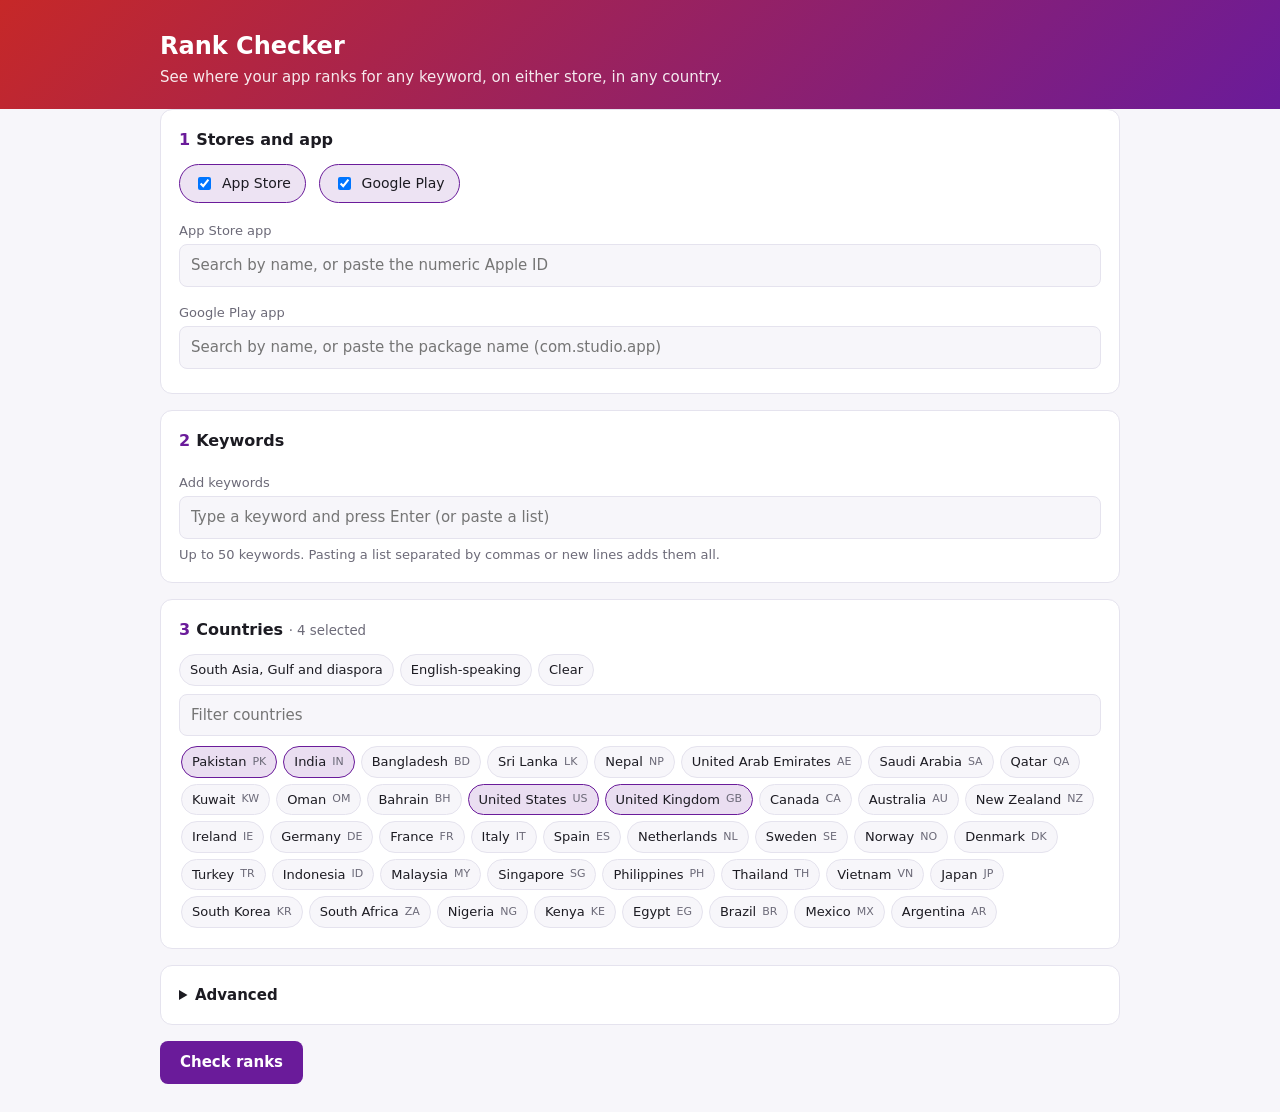
==== index.html @ 25954887 "Update index.html" ====
<!doctype html>
<html lang="en">
<head>
<meta charset="utf-8">
<meta name="viewport" content="width=device-width, initial-scale=1">
<meta name="robots" content="noindex">
<title>Rank Checker</title>
<style>
:root {
  --bg:#f7f6fa; --card:#fff; --fg:#1c1b22; --muted:#6c6a78; --line:#e5e3ee;
  --accent:#6a1b9a; --accent-2:#c62828; --on-accent:#fff;
  --good:#1a7f37; --warn:#9a6700; --bad:#c62828;
  --top-bg:rgba(26,127,55,.2); --good-bg:rgba(26,127,55,.12); --mid-bg:rgba(154,103,0,.14); --low-bg:rgba(108,106,120,.12);
}
@media (prefers-color-scheme: dark) {
  :root {
    --bg:#0f0e14; --card:#17161e; --fg:#ecebf2; --muted:#9b99a8; --line:#2a2833;
    --accent:#c792ea; --accent-2:#ff7b7b; --on-accent:#14111a;
    --good:#4cc26a; --warn:#e3b341; --bad:#ff7b7b;
    --top-bg:rgba(76,194,106,.22); --good-bg:rgba(76,194,106,.12); --mid-bg:rgba(227,179,65,.14); --low-bg:rgba(155,153,168,.12);
  }
}
* { box-sizing:border-box; }
body { margin:0; background:var(--bg); color:var(--fg); font:15px/1.5 system-ui,-apple-system,"Segoe UI",Roboto,sans-serif; }
.wrap { max-width:1000px; margin:0 auto; padding:0 20px; }
.top { padding:28px 0 20px; background:linear-gradient(135deg,var(--accent-2),var(--accent)); color:#fff; }
.top h1 { margin:0 0 2px; font-size:24px; }
.top p { margin:0; opacity:.9; }
main { padding:20px 20px 80px; }
.card { background:var(--card); border:1px solid var(--line); border-radius:12px; padding:18px; margin-bottom:16px; }
.card h2 { font-size:16px; margin:0 0 12px; }
.card h2 span { color:var(--accent); margin-right:6px; }
label, .lbl { display:block; font-size:13px; color:var(--muted); margin:0 0 4px; }
input[type=search], input[type=text], input[type=password], select {
  width:100%; padding:9px 11px; border:1px solid var(--line); border-radius:8px;
  background:var(--bg); color:var(--fg); font:inherit;
}
input:focus-visible, select:focus-visible, button:focus-visible { outline:2px solid var(--accent); outline-offset:2px; }
.row { display:flex; gap:12px; flex-wrap:wrap; }
.row > * { flex:1 1 220px; }
.toggle { display:inline-flex; align-items:center; gap:8px; padding:8px 14px; border:1px solid var(--line); border-radius:999px; cursor:pointer; margin:0 8px 8px 0; color:var(--fg); font-size:14px; }
.toggle:has(input:checked) { border-color:var(--accent); background:color-mix(in srgb,var(--accent) 12%,transparent); }
.appbox { margin-top:10px; position:relative; }
.suggest { margin-top:6px; display:grid; gap:4px; }
.opt { display:flex; align-items:center; gap:10px; text-align:left; width:100%; padding:8px 10px; border:1px solid var(--line); border-radius:8px; background:var(--card); color:var(--fg); font:inherit; cursor:pointer; }
.opt:hover { border-color:var(--accent); }
.opt img, .selected img, .ph { width:36px; height:36px; border-radius:8px; flex:none; background:var(--line); }
.opt small, .selected small { display:block; color:var(--muted); font-size:12px; }
.selected { display:flex; align-items:center; gap:10px; padding:8px 10px; border:1px solid var(--accent); border-radius:8px; }
.selected > div { flex:1; min-width:0; }
.selected strong, .opt strong { font-weight:600; }
button.link { background:none; border:0; color:var(--accent); cursor:pointer; font:inherit; padding:4px 8px; }
.chips { display:flex; flex-wrap:wrap; gap:6px; margin-bottom:8px; }
.chip { display:inline-flex; align-items:center; gap:6px; padding:5px 10px; border:1px solid var(--line); border-radius:999px; background:var(--bg); color:var(--fg); font:inherit; font-size:13px; cursor:pointer; }
.chip small { color:var(--muted); font-size:11px; }
.chip.on { border-color:var(--accent); background:color-mix(in srgb,var(--accent) 14%,transparent); }
.chip .x { color:var(--muted); }
.hint { color:var(--muted); font-size:13px; margin:6px 0 0; }
.presets { display:flex; gap:6px; flex-wrap:wrap; margin:8px 0; align-items:center; }
.grid { display:flex; flex-wrap:wrap; gap:6px; max-height:190px; overflow:auto; padding:2px; }
.btn { padding:10px 20px; border:0; border-radius:8px; background:var(--accent); color:var(--on-accent); font:inherit; font-weight:600; cursor:pointer; }
.btn.secondary { background:transparent; color:var(--fg); border:1px solid var(--line); font-weight:500; }
.btn:disabled { opacity:.5; cursor:not-allowed; }
.runbar { display:flex; gap:10px; align-items:center; flex-wrap:wrap; margin-bottom:6px; }
.runbar progress { flex:1 1 180px; height:8px; accent-color:var(--accent); }
.status { min-height:22px; color:var(--muted); font-size:14px; }
.status.err { color:var(--bad); }
details summary { cursor:pointer; font-weight:600; }
details .row { margin-top:12px; }
.res-head { display:flex; justify-content:space-between; align-items:baseline; gap:12px; flex-wrap:wrap; margin-bottom:8px; }
.res-head h2 { margin:0; }
.sum { color:var(--muted); font-size:13px; }
.scroll { overflow-x:auto; }
table { border-collapse:separate; border-spacing:0; width:100%; font-size:14px; }
th, td { padding:4px; text-align:center; white-space:nowrap; }
th { color:var(--muted); font-weight:500; font-size:12px; }
th:first-child, td:first-child { text-align:left; position:sticky; left:0; background:var(--card); padding-right:12px; z-index:1; max-width:220px; overflow:hidden; text-overflow:ellipsis; }
button.cell { width:100%; min-width:52px; padding:6px 4px; border:1px solid transparent; border-radius:8px; font:inherit; font-weight:600; cursor:pointer; background:var(--low-bg); color:var(--fg); line-height:1.2; }
button.cell:hover { border-color:var(--accent); }
button.cell small { display:block; font-size:10px; font-weight:600; }
.r-top { background:var(--top-bg); color:var(--good); }
.r-good { background:var(--good-bg); color:var(--good); }
.r-mid { background:var(--mid-bg); color:var(--warn); }
.r-low { background:var(--low-bg); }
.r-none, .r-wait { background:transparent; color:var(--muted); font-weight:400; }
.r-err { background:transparent; color:var(--bad); }
.d.up { color:var(--good); } .d.down { color:var(--bad); }
#detail h3 { margin:0 0 4px; font-size:15px; }
#detail ol { margin:8px 0 0; padding-left:22px; }
#detail li { padding:3px 0; } #detail li.me { font-weight:700; color:var(--accent); }
#detail small { color:var(--muted); }
[hidden] { display:none !important; }
</style>
</head>
<body>
<header class="top"><div class="wrap">
  <h1>Rank Checker</h1>
  <p>See where your app ranks for any keyword, on either store, in any country.</p>
</div></header>

<main class="wrap">
  <section class="card" id="auth" hidden>
    <h2>Access key</h2>
    <div class="row">
      <div><label for="key">Access key for your Google Play proxy / server</label><input type="password" id="key" autocomplete="off"></div>
      <div style="align-self:end"><button class="btn" id="key-save" type="button">Save</button></div>
    </div>
  </section>

  <section class="card">
    <h2><span>1</span>Stores and app</h2>
    <div role="group" aria-label="Stores">
      <label class="toggle"><input type="checkbox" id="st-ios" checked> App Store</label>
      <label class="toggle"><input type="checkbox" id="st-android" checked> Google Play</label>
    </div>
    <p class="hint" id="play-hint" hidden>Google Play lookups need a small proxy when this page is hosted on GitHub Pages. Add its URL under Advanced, or untick Google Play. App Store checks work without it.</p>

    <div class="appbox" id="app-ios">
      <div class="field">
        <label for="q-ios">App Store app</label>
        <input type="search" id="q-ios" placeholder="Search by name, or paste the numeric Apple ID" autocomplete="off">
      </div>
      <div class="suggest" aria-live="polite"></div>
      <div class="selected" hidden></div>
    </div>

    <div class="appbox" id="app-android">
      <div class="field">
        <label for="q-android">Google Play app</label>
        <input type="search" id="q-android" placeholder="Search by name, or paste the package name (com.studio.app)" autocomplete="off">
      </div>
      <div class="suggest" aria-live="polite"></div>
      <div class="selected" hidden></div>
    </div>
  </section>

  <section class="card">
    <h2><span>2</span>Keywords</h2>
    <div class="chips" id="kw-chips"></div>
    <label for="kw-input" class="lbl">Add keywords</label>
    <input type="text" id="kw-input" placeholder="Type a keyword and press Enter (or paste a list)" autocomplete="off">
    <p class="hint">Up to 50 keywords. Pasting a list separated by commas or new lines adds them all.</p>
  </section>

  <section class="card">
    <h2><span>3</span>Countries <small id="c-count" style="color:var(--muted);font-weight:400"></small></h2>
    <div class="presets">
      <button type="button" class="chip" data-preset="desi">South Asia, Gulf and diaspora</button>
      <button type="button" class="chip" data-preset="english">English-speaking</button>
      <button type="button" class="chip" data-preset="clear">Clear</button>
    </div>
    <input type="search" id="c-filter" placeholder="Filter countries" aria-label="Filter countries" autocomplete="off">
    <div class="grid" id="c-grid" style="margin-top:8px"></div>
  </section>

  <details class="card">
    <summary>Advanced</summary>
    <div class="row">
      <div><label for="depth-ios">App Store search depth</label>
        <select id="depth-ios"><option>50</option><option>100</option><option selected>200</option></select></div>
      <div><label for="depth-android">Google Play search depth</label>
        <select id="depth-android"><option>30</option><option selected>50</option><option>100</option></select></div>
    </div>
    <p class="hint">Depth is how many results are scanned. Google Play only returns its first page (about 20 to 30 apps), whatever the depth.</p>
    <div style="margin-top:12px">
      <label for="proxy">Google Play proxy URL (needed on GitHub Pages, ignored when served by server.py)</label>
      <input 
        type="text" 
        id="proxy" 
        value="https://super-voice-a15e.hbstudios08.workers.dev/" 
        placeholder="https://super-voice-a15e.hbstudios08.workers.dev/" 
        autocomplete="off"
      >
    </div>
  </details>

  <div class="runbar">
    <button class="btn" id="run" type="button">Check ranks</button>
    <button class="btn secondary" id="stop" type="button" hidden>Stop</button>
    <button class="btn secondary" id="export" type="button" hidden>Export CSV</button>
    <progress id="bar" max="100" value="0" hidden></progress>
  </div>
  <div class="status" id="status" role="status" aria-live="polite"></div>

  <div id="results"></div>
  <section class="card" id="detail" aria-live="polite" hidden></section>
</main>

<script>
(() => {
const COUNTRIES = [
  ['pk','Pakistan'],['in','India'],['bd','Bangladesh'],['lk','Sri Lanka'],['np','Nepal'],
  ['ae','United Arab Emirates'],['sa','Saudi Arabia'],['qa','Qatar'],['kw','Kuwait'],['om','Oman'],['bh','Bahrain'],
  ['us','United States'],['gb','United Kingdom'],['ca','Canada'],['au','Australia'],['nz','New Zealand'],['ie','Ireland'],
  ['de','Germany'],['fr','France'],['it','Italy'],['es','Spain'],['nl','Netherlands'],['se','Sweden'],['no','Norway'],['dk','Denmark'],
  ['tr','Turkey'],['id','Indonesia'],['my','Malaysia'],['sg','Singapore'],['ph','Philippines'],['th','Thailand'],['vn','Vietnam'],
  ['jp','Japan'],['kr','South Korea'],['za','South Africa'],['ng','Nigeria'],['ke','Kenya'],['eg','Egypt'],
  ['br','Brazil'],['mx','Mexico'],['ar','Argentina']
];
const CNAME = Object.fromEntries(COUNTRIES);
const PRESETS = {
  desi: ['pk','in','bd','lk','np','ae','sa','qa','gb','us','ca','au'],
  english: ['us','gb','ca','au','nz','ie']
};
const STORE_LABEL = { ios: 'App Store', android: 'Google Play' };

const $ = (s, el = document) => el.querySelector(s);
const esc = s => String(s ?? '').replace(/[&<>"']/g, c => ({'&':'&amp;','<':'&lt;','>':'&gt;','"':'&quot;',"'":'&#39;'}[c]));
const sleep = ms => new Promise(r => setTimeout(r, ms));

const state = {
  stores: { ios: true, android: true },
  app: { ios: null, android: null },
  keywords: [],
  countries: new Set(['us', 'pk', 'in', 'gb']),
  proxy: '', sameOrigin: false,
  running: false, stop: false,
  data: { ios: {}, android: {} },
  cells: { ios: {}, android: {} },
  prev: {},
  done: 0, total: 0
};

/* ---------- storage ---------- */
function loadSettings() {
  try {
    const s = JSON.parse(localStorage.getItem('rc_settings') || 'null');
    if (!s) return;
    Object.assign(state.stores, s.stores || {});
    state.app = Object.assign({ ios: null, android: null }, s.app || {});
    state.keywords = Array.isArray(s.keywords) ? s.keywords.slice(0, 50) : [];
    if (typeof s.proxy === 'string' && s.proxy.trim() !== '') state.proxy = s.proxy;
    if (Array.isArray(s.countries) && s.countries.length) state.countries = new Set(s.countries);
    if (s.depth) { if (s.depth.ios) $('#depth-ios').value = s.depth.ios; if (s.depth.android) $('#depth-android').value = s.depth.android; }
  } catch (e) { /* ignore corrupted settings */ }
}
function saveSettings() {
  try {
    localStorage.setItem('rc_settings', JSON.stringify({
      stores: state.stores, app: state.app, keywords: state.keywords, proxy: state.proxy, countries: [...state.countries],
      depth: { ios: $('#depth-ios').value, android: $('#depth-android').value }
    }));
  } catch (e) { /* storage may be unavailable */ }
}
const loadLast = () => { try { return JSON.parse(localStorage.getItem('rc_last') || '{}'); } catch (e) { return {}; } };

/* ---------- data sources ---------- */
const GAP = Object.assign({ ios: 3200, android: 1200 }, window.RC_GAP || {});
const BACKOFF = window.RC_BACKOFF ?? 15000;
const lastCall = { ios: 0, android: 0 };
const chain = { ios: Promise.resolve(), android: Promise.resolve() };
function throttled(store, fn) {
  const job = chain[store].then(async () => {
    const wait = lastCall[store] + GAP[store] - Date.now();
    if (wait > 0) await sleep(wait);
    lastCall[store] = Date.now();
    return fn();
  });
  chain[store] = job.catch(() => {});
  return job;
}

let jsonpId = 0;
function jsonp(url, timeoutMs = 20000) {
  return new Promise((resolve, reject) => {
    const name = '__rc_cb' + (++jsonpId);
    const tag = document.createElement('script');
    const done = () => { delete window[name]; tag.remove(); clearTimeout(timer); };
    const timer = setTimeout(() => { done(); reject(new Error('App Store request timed out')); }, timeoutMs);
    window[name] = data => { done(); resolve(data); };
    tag.onerror = () => { done(); reject(new Error('App Store request failed (possibly rate limited). Wait a minute and try again.')); };
    tag.src = url + (url.includes('?') ? '&' : '?') + 'callback=' + name;
    document.head.appendChild(tag);
  });
}

async function api(url, opts = {}) {
  const headers = {};
  if (opts.body) headers['Content-Type'] = 'application/json';
  const key = localStorage.getItem('rc_key');
  if (key) headers['X-Access-Key'] = key;
  let res;
  try { res = await fetch(url, Object.assign({}, opts, { headers })); }
  catch (e) { throw new Error('Could not reach the Google Play proxy. Check its URL.'); }
  let data = {};
  try { data = await res.json(); } catch (e) { /* non-JSON error */ }
  if (res.status === 401) { $('#auth').hidden = false; const err = new Error('Access key required'); err.auth = true; throw err; }
  if (!res.ok) throw new Error(data.error || `Request failed (${res.status})`);
  return data;
}

const playAvailable = () => state.sameOrigin || !!state.proxy.trim();
const playBase = () => (state.sameOrigin ? '' : state.proxy.trim().replace(/\/+$/, ''));

async function iosSearch(term, country, limit) {
  const u = `https://itunes.apple.com/search?term=${encodeURIComponent(term)}&country=${country}&media=software&entity=software&limit=${Math.min(limit, 200)}`;
  const data = await throttled('ios', () => jsonp(u));
  return (data.results || []).map(x => ({ id: String(x.trackId), name: x.trackName || '', developer: x.sellerName || '', icon: x.artworkUrl100 || '' }));
}
async function androidSearch(term, country, limit) {
  if (!playAvailable()) throw new Error('Google Play needs a proxy. Add its URL under Advanced.');
  const r = await throttled('android', () => api(`${playBase()}/api/search?store=android&country=${country}&limit=${limit}&q=${encodeURIComponent(term)}`));
  return r.items || [];
}
const searchStore = (store, term, country, limit) => (store === 'ios' ? iosSearch : androidSearch)(term, country, limit);

/* ---------- status ---------- */
function setStatus(msg, isErr) { const s = $('#status'); s.textContent = msg || ''; s.classList.toggle('err', !!isErr); }

/* ---------- stores + app pickers ---------- */
const firstCountry = () => COUNTRIES.map(c => c[0]).find(c => state.countries.has(c)) || 'us';
const pickers = {};

function setupPicker(store) {
  const root = $('#app-' + store), input = $('input', root), list =$('.suggest', root), sel = $('.selected', root), field =$('.field', root);
  let timer = 0;

  const optHtml = it => `<button type="button" class="opt" data-id="${esc(it.id)}" data-name="${esc(it.name)}" data-dev="${esc(it.developer)}" data-icon="${esc(it.icon)}">` +
    (it.icon ? `<img src="${esc(it.icon)}" alt="">` : '<span class="ph"></span>') +
    `<span><strong>${esc(it.name)}</strong><small>${esc(it.developer)}${it.developer ? ' · ' : ''}${esc(it.id)}</small></span></button>`;

  function render() {
    const a = state.app[store];
    sel.hidden = !a; field.hidden = !!a; list.innerHTML = '';
    if (a) {
      sel.innerHTML = (a.icon ? `<img src="${esc(a.icon)}" alt="">` : '<span class="ph"></span>') +
        `<div><strong>${esc(a.name)}</strong><small>${esc(a.developer || '')}${a.developer ? ' · ' : ''}${esc(a.id)}</small></div>` +
        '<button type="button" class="link">Change</button>';
    }
  }
  pickers[store] = { render };

  input.addEventListener('input', () => {
    clearTimeout(timer);
    const q = input.value.trim();
    list.innerHTML = '';
    if (q.length < 2) return;
    const isId = store === 'ios' ? /^\d{4,15}$/.test(q) : /^[A-Za-z]\w*(\.[A-Za-z_]\w*)+$/.test(q);
    const manual = isId ? `<button type="button" class="opt" data-id="${esc(q)}" data-name="${esc(q)}" data-dev="" data-icon=""><span><strong>Use ${store === 'ios' ? 'Apple ID' : 'package'} ${esc(q)}</strong></span></button>` : '';
    list.innerHTML = manual;
    timer = setTimeout(async () => {
      try {
        const items = await searchStore(store, q, firstCountry(), 8);
        if (input.value.trim() !== q) return;
        list.innerHTML = manual + items.map(optHtml).join('') || '<p class="hint">No apps found.</p>';
      } catch (e) { if (input.value.trim() === q) list.innerHTML = manual + `<p class="hint">${esc(e.message)}</p>`; }
    }, 350);
  });

  list.addEventListener('click', e => {
    const b = e.target.closest('button.opt'); if (!b) return;
    state.app[store] = { id: b.dataset.id, name: b.dataset.name, developer: b.dataset.dev, icon: b.dataset.icon };
    input.value = ''; render(); saveSettings();
  });
  sel.addEventListener('click', e => {
    if (!e.target.closest('button.link')) return;
    state.app[store] = null; render(); saveSettings(); input.focus();
  });
  render();
}

function updatePlayHint() { $('#play-hint').hidden = !(state.stores.android && !playAvailable()); }

function applyStores() {
  for (const s of ['ios', 'android']) { $('#st-' + s).checked = state.stores[s]; $('#app-' + s).hidden = !state.stores[s]; }
  updatePlayHint();
  updateEstimate();
}

/* ---------- keywords ---------- */
function renderKeywords() {
  $('#kw-chips').innerHTML = state.keywords.map((k, i) =>
    `<span class="chip">${esc(k)} <button type="button" class="link x" data-i="${i}" aria-label="Remove ${esc(k)}">×</button></span>`).join('');
  updateEstimate();
}
function addKeywords(text) {
  text.split(/[\n,]+/).map(s => s.trim().replace(/\s+/g, ' ')).filter(Boolean).forEach(k => {
    if (state.keywords.length < 50 && !state.keywords.some(x => x.toLowerCase() === k.toLowerCase())) state.keywords.push(k.slice(0, 100));
  });
  renderKeywords(); saveSettings();
}

/* ---------- countries ---------- */
function renderCountries() {
  const f = $('#c-filter').value.trim().toLowerCase();
  $('#c-grid').innerHTML = COUNTRIES.filter(([c, n]) => !f || c.includes(f) || n.toLowerCase().includes(f)).map(([c, n]) =>
    `<button type="button" class="chip ${state.countries.has(c) ? 'on' : ''}" data-c="${c}" aria-pressed="${state.countries.has(c)}">${esc(n)} <small>${c.toUpperCase()}</small></button>`).join('');
  $('#c-count').textContent = `· ${state.countries.size} selected`;
  updateEstimate();
}

/* ---------- estimate ---------- */
function updateEstimate() {
  const n = state.countries.size * state.keywords.length;
  const stores = ['ios', 'android'].filter(s => state.stores[s]);
  const checks = n * stores.length;
  let secs = 0;
  if (state.stores.ios) secs = Math.max(secs, n * 3.4);
  if (state.stores.android) secs = Math.max(secs, n * 1.6);
  if (!state.running) {
    setStatus(checks ? `${checks} checks · about ${secs < 90 ? Math.round(secs) + ' sec' : Math.round(secs / 60) + ' min'}` : '');
  }
}

/* ---------- results ---------- */
const orderedCountries = () => COUNTRIES.map(c => c[0]).filter(c => state.countries.has(c));
const keyOf = (store, c, kw) => `${store}|${state.app[store].id}|${c}|${kw.toLowerCase()}`;

function deltaHtml(prev, cur) {
  if (prev === undefined) return '';
  if (prev === null && cur === null) return '';
  if (prev === null) return '<small class="d up">new</small>';
  if (cur === null) return '<small class="d down">lost</small>';
  const m = prev - cur;
  return m ? `<small class="d ${m > 0 ? 'up' : 'down'}">${m > 0 ? '▲' : '▼'}${Math.abs(m)}</small>` : '';
}

function updateCell(store, c, kw) {
  const k = `${c}|${kw}`, el = state.cells[store][k], d = state.data[store][k];
  if (!el) return;
  let cls = 'r-wait', html = '…', title = 'Waiting';
  if (d && d.error) { cls = 'r-err'; html = '!'; title = d.error; }
  else if (d) {
    const r = d.rank;
    if (r === null) { cls = 'r-none'; html = '—'; title = `Not in the top ${d.scanned}`; }
    else {
      cls = r <= 3 ? 'r-top' : r <= 10 ? 'r-good' : r <= 50 ? 'r-mid' : 'r-low';
      const pv = state.prev[keyOf(store, c, kw)];
      html = `${r}${deltaHtml(pv ? pv.rank : undefined, r)}`;
      title = `Rank ${r}`;
    }
    if (r === null) { const pv = state.prev[keyOf(store, c, kw)]; html += deltaHtml(pv ? pv.rank : undefined, null); }
  }
  el.className = 'cell ' + cls; el.innerHTML = html; el.title = title;
  summarize(store);
}

function summarize(store) {
  const vals = Object.entries(state.data[store]).filter(([, d]) => d && !d.error);
  const ranked = vals.filter(([, d]) => d.rank !== null);
  let txt = `${ranked.length} of ${vals.length} checked keywords ranked`;
  if (ranked.length) {
    const [bk, bd] = ranked.reduce((a, b) => (b[1].rank < a[1].rank ? b : a));
    const i = bk.indexOf('|');
    txt += ` · best #${bd.rank} (${bk.slice(i + 1)}, ${bk.slice(0, i).toUpperCase()})`;
  }
  const el = $(`#res-${store} .sum`); if (el) el.textContent = txt;
}

function buildSkeleton(stores, countries) {
  const out = $('#results'); out.innerHTML = '';
  state.cells = { ios: {}, android: {} };
  for (const store of stores) {
    const a = state.app[store];
    const head = countries.map(c => `<th scope="col" title="${esc(CNAME[c])}">${c.toUpperCase()}</th>`).join('');
    const rows = state.keywords.map(kw =>
      `<tr><td title="${esc(kw)}">${esc(kw)}</td>${countries.map(c => `<td><button type="button" class="cell r-wait" data-k="${esc(c + '|' + kw)}">…</button></td>`).join('')}</tr>`).join('');
    const sec = document.createElement('section');
    sec.className = 'card'; sec.id = 'res-' + store; sec.dataset.store = store;
    sec.innerHTML = `<div class="res-head"><h2>${STORE_LABEL[store]} · ${esc(a.name)}</h2><span class="sum"></span></div>` +
      `<div class="scroll"><table><thead><tr><th scope="col">Keyword</th>${head}</tr></thead><tbody>${rows}</tbody></table></div>`;
    out.appendChild(sec);
    sec.querySelectorAll('button.cell').forEach(b => { state.cells[store][b.dataset.k] = b; });
  }
}

function showDetail(store, k) {
  const d = state.data[store][k], box = $('#detail');
  if (!d) return;
  const i = k.indexOf('|'), c = k.slice(0, i), kw = k.slice(i + 1);
  let body;
  if (d.error) body = `<p class="status err">${esc(d.error)}</p>`;
  else {
    const me = state.app[store].id;
    const rankTxt = d.rank === null ? `Not in the top ${d.scanned} results` : `Your rank: <strong>#${d.rank}</strong> of ${d.scanned} scanned`;
    body = `<p>${rankTxt}</p><small>Top results right now:</small><ol>` +
      d.top.map(t => `<li class="${t.id === me ? 'me' : ''}">${esc(t.name)} <small>${esc(t.developer)}</small></li>`).join('') + '</ol>';
  }
  box.innerHTML = `<h3>“${esc(kw)}” · ${STORE_LABEL[store]} · ${esc(CNAME[c] || c)}</h3>${body}`;
  box.hidden = false;
}

/* ---------- run ---------- */
function validate() {
  const stores = ['ios', 'android'].filter(s => state.stores[s]);
  if (!stores.length) return 'Pick at least one store.';
  for (const s of stores) if (!state.app[s]) return `Pick your ${STORE_LABEL[s]} app first.`;
  if (state.stores.android && !playAvailable()) return 'Google Play needs a proxy. Add its URL under Advanced, or untick Google Play.';
  if (!state.keywords.length) return 'Add at least one keyword.';
  if (!state.countries.size) return 'Pick at least one country.';
  return '';
}

function progress() {
  $('#bar').value = state.total ? Math.round(state.done / state.total * 100) : 0;
  setStatus(`Checking… ${state.done} of ${state.total}`);
}

async function runStore(store, countries) {
  const depth = Number($('#depth-' + store).value);
  for (const c of countries) for (const kw of state.keywords) {
    if (state.stop) return;
    const k = `${c}|${kw}`;
    try {
      const items = await searchStore(store, kw, c, depth);
      const pos = items.findIndex(it => it.id === state.app[store].id);
      state.data[store][k] = { rank: pos < 0 ? null : pos + 1, scanned: items.length, top: items.slice(0, 5) };
    } catch (e) {
      state.data[store][k] = { error: e.message };
      if (e.auth) { state.stop = true; }
      else if (/rate limit/i.test(e.message)) await sleep(BACKOFF);
    }
    updateCell(store, c, kw);
    state.done++; progress();
  }
}

async function run() {
  const err = validate();
  if (err) { setStatus(err, true); return; }
  const stores = ['ios', 'android'].filter(s => state.stores[s]);
  const countries = orderedCountries();
  state.running = true; state.stop = false; state.done = 0;
  state.total = stores.length * countries.length * state.keywords.length;
  state.data = { ios: {}, android: {} };
  state.prev = loadLast();
  $('#detail').hidden = true;
  buildSkeleton(stores, countries);
  $('#run').disabled = true; $('#stop').hidden = false; $('#export').hidden = true; $('#bar').hidden = false;
  progress();

  await Promise.all(stores.map(s => runStore(s, countries)));

  const last = loadLast(), today = new Date().toISOString().slice(0, 10);
  for (const s of stores) for (const [k, d] of Object.entries(state.data[s])) {
    if (!d || d.error) continue;
    const i = k.indexOf('|');
    last[keyOf(s, k.slice(0, i), k.slice(i + 1))] = { rank: d.rank, date: today };
  }
  try { localStorage.setItem('rc_last', JSON.stringify(last)); } catch (e) { /* ignore */ }

  const stopped = state.stop;
  state.running = false; state.stop = false;
  $('#run').disabled = false; $('#stop').hidden = true; $('#bar').hidden = true; $('#export').hidden = false;
  const failed = stores.reduce((n, s) => n + Object.values(state.data[s]).filter(d => d && d.error).length, 0);
  setStatus(`${stopped ? 'Stopped' : 'Done'} · ${state.done} of ${state.total} checks${failed ? ` · ${failed} failed (click a “!” cell for the reason)` : ''}`, !!failed);
}

function exportCsv() {
  const today = new Date().toISOString().slice(0, 10);
  const rows = [['date', 'store', 'country', 'keyword', 'rank', 'scanned', 'app_id']];
  for (const s of ['ios', 'android']) for (const [k, d] of Object.entries(state.data[s])) {
    if (!d || d.error) continue;
    const i = k.indexOf('|');
    rows.push([today, s, k.slice(0, i), k.slice(i + 1), d.rank ?? '', d.scanned, state.app[s].id]);
  }
  const csv = rows.map(r => r.map(v => `"${String(v).replace(/"/g, '""')}"`).join(',')).join('\n');
  const a = document.createElement('a');
  a.href = URL.createObjectURL(new Blob([csv], { type: 'text/csv' }));
  a.download = `ranks-${today}.csv`; a.click();
  setTimeout(() => URL.revokeObjectURL(a.href), 1000);
}

/* ---------- wiring ---------- */
function init() {
  loadSettings();

  // FIX: Force proxy fallback if localStorage or state was blank
  const proxyInput = $('#proxy');
  if (!state.proxy || !state.proxy.trim()) {
    state.proxy = proxyInput.value.trim();
  }
  proxyInput.value = state.proxy;

  setupPicker('ios'); setupPicker('android');
  for (const s of ['ios', 'android']) { pickers[s].render(); $('#st-' + s).addEventListener('change', e => { state.stores[s] = e.target.checked; applyStores(); saveSettings(); }); }
  
  proxyInput.addEventListener('change', e => { 
    state.proxy = e.target.value.trim(); 
    saveSettings(); 
    updatePlayHint(); 
  });

  applyStores(); renderKeywords(); renderCountries();

  const kw = $('#kw-input');
  kw.addEventListener('keydown', e => { if (e.key === 'Enter' || e.key === ',') { e.preventDefault(); addKeywords(kw.value); kw.value = ''; } });
  kw.addEventListener('blur', () => { if (kw.value.trim()) { addKeywords(kw.value); kw.value = ''; } });
  kw.addEventListener('paste', e => { const t = (e.clipboardData || window.clipboardData).getData('text'); if (/[\n,]/.test(t)) { e.preventDefault(); addKeywords(t); } });
  $('#kw-chips').addEventListener('click', e => {
    const b = e.target.closest('button[data-i]'); if (!b) return;
    state.keywords.splice(Number(b.dataset.i), 1); renderKeywords(); saveSettings();
  });

  $('#c-filter').addEventListener('input', renderCountries);
  $('#c-grid').addEventListener('click', e => {
    const b = e.target.closest('button[data-c]'); if (!b) return;
    const c = b.dataset.c; state.countries.has(c) ? state.countries.delete(c) : state.countries.add(c);
    renderCountries(); saveSettings();
  });
  document.querySelectorAll('[data-preset]').forEach(b => b.addEventListener('click', () => {
    state.countries = new Set(b.dataset.preset === 'clear' ? [] : PRESETS[b.dataset.preset]);
    renderCountries(); saveSettings();
  }));
  ['ios', 'android'].forEach(s => $('#depth-' + s).addEventListener('change', saveSettings));

  $('#run').addEventListener('click', run);
  $('#stop').addEventListener('click', () => { state.stop = true; setStatus('Stopping after the current check…'); });
  $('#export').addEventListener('click', exportCsv);
  $('#results').addEventListener('click', e => {
    const b = e.target.closest('button.cell'); if (!b) return;
    showDetail(b.closest('section').dataset.store, b.dataset.k);
  });
  $('#key-save').addEventListener('click', () => {
    try { localStorage.setItem('rc_key', $('#key').value); } catch (e) { /* ignore */ }
    $('#auth').hidden = true; setStatus('Access key saved. Try again.');
  });

  fetch('/api/config').then(r => { if (!r.ok) throw new Error('no server'); return r.json(); })
    .then(c => { if (typeof c.auth_required !== 'boolean') throw new Error('not ours'); state.sameOrigin = true; if (c.auth_required && !localStorage.getItem('rc_key')) $('#auth').hidden = false; updatePlayHint(); })
    .catch(() => {});
}
init();
})();
</script>
</body>
</html>
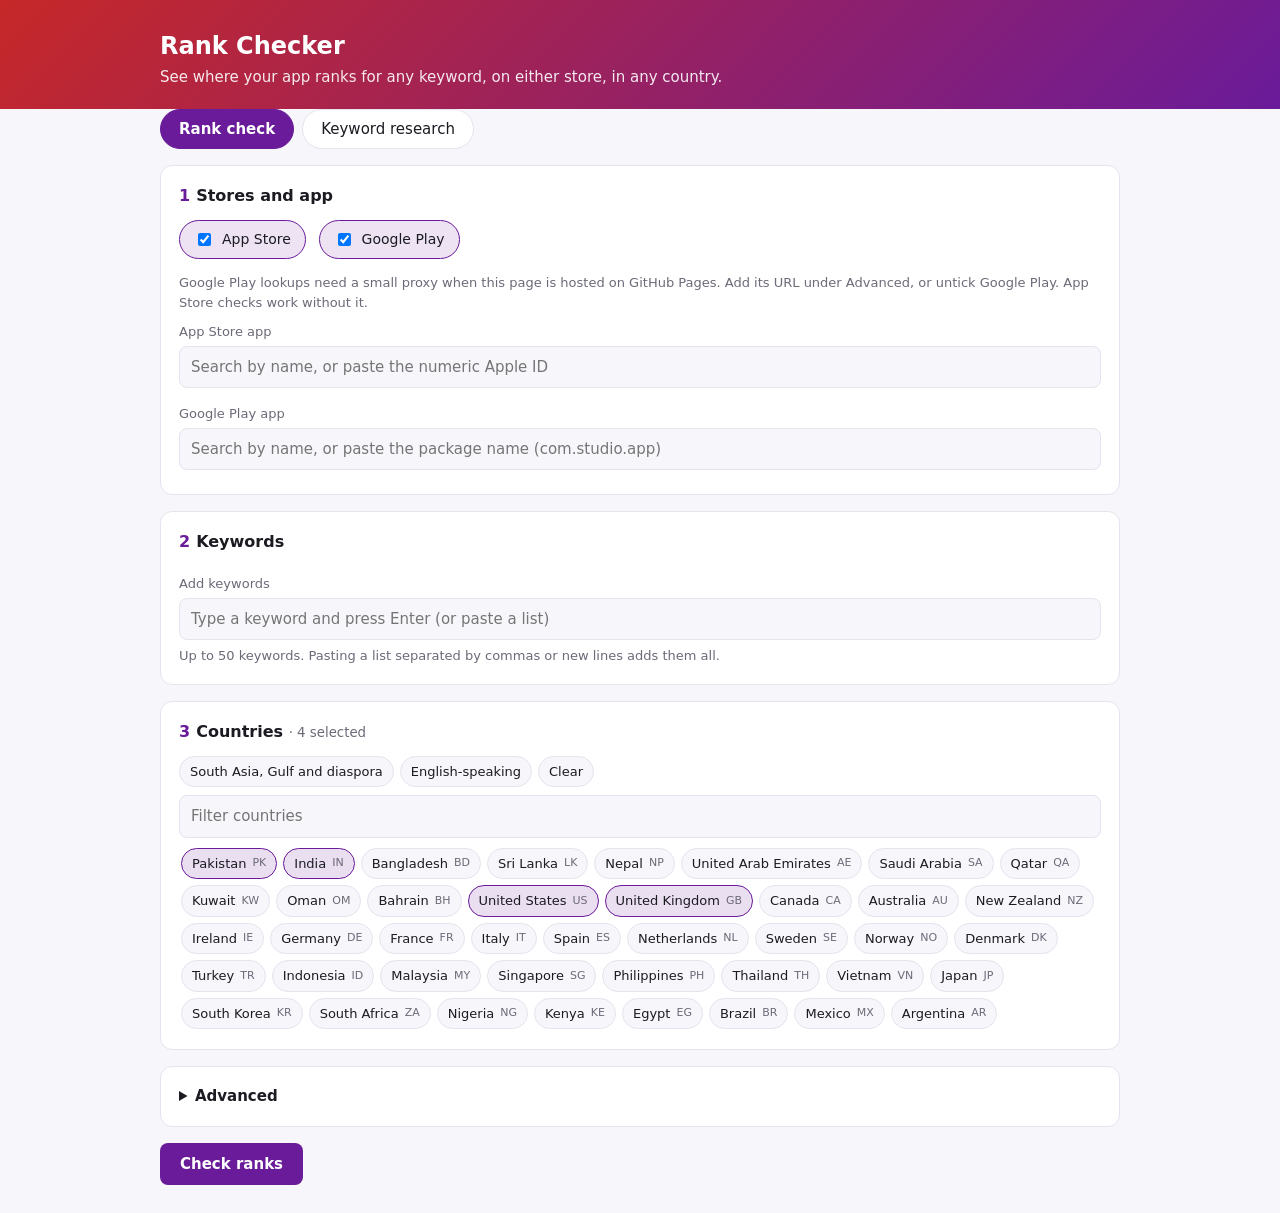
==== commit 9ae5e028: "Updtae" ====
--- a/index.html
+++ b/index.html
@@ -89,6 +89,20 @@
 #detail ol { margin:8px 0 0; padding-left:22px; }
 #detail li { padding:3px 0; } #detail li.me { font-weight:700; color:var(--accent); }
 #detail small { color:var(--muted); }
+.tabs { display:flex; gap:8px; margin:0 0 16px; }
+.tab { padding:8px 18px; border:1px solid var(--line); border-radius:999px; background:var(--card); color:var(--fg); font:inherit; cursor:pointer; }
+.tab[aria-selected="true"] { background:var(--accent); border-color:var(--accent); color:var(--on-accent); font-weight:600; }
+textarea { width:100%; padding:9px 11px; border:1px solid var(--line); border-radius:8px; background:var(--bg); color:var(--fg); font:inherit; resize:vertical; }
+textarea:focus-visible { outline:2px solid var(--accent); outline-offset:2px; }
+.pill { display:inline-block; min-width:36px; padding:3px 8px; border-radius:8px; font-weight:600; background:var(--low-bg); }
+.tier { display:block; font-size:10px; color:var(--muted); }
+#rs-table th { cursor:pointer; user-select:none; white-space:normal; min-width:70px; }
+#rs-table th:first-child { min-width:150px; }
+#rs-table td.src { color:var(--muted); font-size:12px; }
+#rs-table td { vertical-align:middle; }
+.legend { color:var(--muted); font-size:13px; margin:10px 0 0; }
+.legend li { margin:2px 0; }
+.note { border-left:3px solid var(--warn); padding:6px 12px; background:var(--mid-bg); border-radius:0 8px 8px 0; font-size:13px; margin:10px 0 0; }
 [hidden] { display:none !important; }
 </style>
 </head>
@@ -107,6 +121,12 @@
     </div>
   </section>
 
+  <div class="tabs" role="tablist" aria-label="Tools">
+    <button type="button" class="tab" role="tab" id="tabbtn-rank" aria-selected="true" data-tab="rank">Rank check</button>
+    <button type="button" class="tab" role="tab" id="tabbtn-research" aria-selected="false" data-tab="research">Keyword research</button>
+  </div>
+
+  <div id="tab-rank">
   <section class="card">
     <h2><span>1</span>Stores and app</h2>
     <div role="group" aria-label="Stores">
@@ -164,13 +184,7 @@
     <p class="hint">Depth is how many results are scanned. Google Play only returns its first page (about 20 to 30 apps), whatever the depth.</p>
     <div style="margin-top:12px">
       <label for="proxy">Google Play proxy URL (needed on GitHub Pages, ignored when served by server.py)</label>
-      <input 
-        type="text" 
-        id="proxy" 
-        value="https://super-voice-a15e.hbstudios08.workers.dev/" 
-        placeholder="https://super-voice-a15e.hbstudios08.workers.dev/" 
-        autocomplete="off"
-      >
+      <input type="text" id="proxy" placeholder="https://rank-proxy.yourname.workers.dev" autocomplete="off">
     </div>
   </details>
 
@@ -184,6 +198,52 @@
 
   <div id="results"></div>
   <section class="card" id="detail" aria-live="polite" hidden></section>
+  </div>
+
+  <div id="tab-research" hidden>
+    <section class="card">
+      <h2><span>1</span>Seed keywords</h2>
+      <div class="chips" id="rs-chips"></div>
+      <label for="rs-input" class="lbl">Add keywords</label>
+      <input type="text" id="rs-input" placeholder="Type a keyword and press Enter (or paste a list)" autocomplete="off">
+      <p class="hint"><button type="button" class="link" id="rs-copy">Use my rank-check keywords</button> &middot; up to 15 seeds</p>
+    </section>
+
+    <section class="card">
+      <h2><span>2</span>Where and how</h2>
+      <div role="group" aria-label="Research options">
+        <label class="toggle"><input type="checkbox" id="rs-ios" checked> App Store</label>
+        <label class="toggle"><input type="checkbox" id="rs-android" checked> Google Play</label>
+        <label class="toggle"><input type="checkbox" id="rs-expand" checked> Also research suggested keywords</label>
+      </div>
+      <div class="row"><div><label for="rs-country">Country</label><select id="rs-country"></select></div></div>
+      <p class="note" id="rs-note" hidden>Popularity estimates use the stores' autocomplete, and Google Play needs search results, and both come through the proxy. Add its URL under Advanced on the Rank check tab. App Store competition data works without it.</p>
+    </section>
+
+    <details class="card">
+      <summary>Real Apple popularity scores (optional)</summary>
+      <p class="hint">If you have Apple's search popularity scores (5 to 100) for this country from Apple Ads or an ASO tool, paste them as <em>keyword, score</em> lines. They replace the estimate for App Store keywords.</p>
+      <textarea id="rs-apple" rows="5" placeholder="bhabhi card game, 42&#10;thulla, 18"></textarea>
+      <div class="runbar" style="margin-top:8px"><button class="btn secondary" id="rs-apple-save" type="button">Save for this country</button><span class="hint" id="rs-apple-msg"></span></div>
+    </details>
+
+    <div class="runbar">
+      <button class="btn" id="rs-run" type="button">Research keywords</button>
+      <button class="btn secondary" id="rs-stop" type="button" hidden>Stop</button>
+      <button class="btn secondary" id="rs-export" type="button" hidden>Export CSV</button>
+      <progress id="rs-bar" max="100" value="0" hidden></progress>
+    </div>
+    <div class="status" id="rs-status" role="status" aria-live="polite"></div>
+
+    <section class="card" id="rs-results" hidden>
+      <div class="scroll"><table id="rs-table"><thead></thead><tbody></tbody></table></div>
+      <ul class="legend">
+        <li><strong>Popularity</strong> (0 to 100) is an <em>estimate</em> from how early the keyword shows up in the store's own search suggestions. It is not search volume, and no free public source gives real monthly volumes. Tiers: 80+ very high, 60+ high, 40+ medium, 20+ low.</li>
+        <li><strong>Difficulty</strong> (0 to 100) comes from how big the top 5 apps are (ratings on the App Store, installs on Google Play) and how many of the top 10 titles contain the keyword. Lower is easier.</li>
+        <li><strong>Opportunity</strong> = popularity &times; (100 &minus; difficulty) &divide; 100. Click a column heading to sort; use &ldquo;track&rdquo; to add a keyword to the rank checker.</li>
+      </ul>
+    </section>
+  </div>
 </main>
 
 <script>
@@ -229,7 +289,7 @@
     Object.assign(state.stores, s.stores || {});
     state.app = Object.assign({ ios: null, android: null }, s.app || {});
     state.keywords = Array.isArray(s.keywords) ? s.keywords.slice(0, 50) : [];
-    if (typeof s.proxy === 'string' && s.proxy.trim() !== '') state.proxy = s.proxy;
+    if (typeof s.proxy === 'string') state.proxy = s.proxy;
     if (Array.isArray(s.countries) && s.countries.length) state.countries = new Set(s.countries);
     if (s.depth) { if (s.depth.ios) $('#depth-ios').value = s.depth.ios; if (s.depth.android) $('#depth-android').value = s.depth.android; }
   } catch (e) { /* ignore corrupted settings */ }
@@ -245,10 +305,14 @@
 const loadLast = () => { try { return JSON.parse(localStorage.getItem('rc_last') || '{}'); } catch (e) { return {}; } };
 
 /* ---------- data sources ---------- */
-const GAP = Object.assign({ ios: 3200, android: 1200 }, window.RC_GAP || {});
-const BACKOFF = window.RC_BACKOFF ?? 15000;
-const lastCall = { ios: 0, android: 0 };
-const chain = { ios: Promise.resolve(), android: Promise.resolve() };
+// App Store: Apple's public iTunes Search API, called straight from the browser with JSONP, so each
+// visitor uses their own connection and rate limit. Google Play has no browser-friendly API, so it goes
+// through a proxy (server.py, or the Cloudflare Worker in /worker).
+// Tests can shorten the delays by defining window.RC_GAP / window.RC_BACKOFF before this script runs.
+const GAP = Object.assign({ ios: 3200, android: 1200, suggest: 1000 }, window.RC_GAP || {});
+const BACKOFF = window.RC_BACKOFF ?? 15000; // pause after a rate-limit style error
+const lastCall = { ios: 0, android: 0, suggest: 0 };
+const chain = { ios: Promise.resolve(), android: Promise.resolve(), suggest: Promise.resolve() };
 function throttled(store, fn) {
   const job = chain[store].then(async () => {
     const wait = lastCall[store] + GAP[store] - Date.now();
@@ -295,7 +359,7 @@
 async function iosSearch(term, country, limit) {
   const u = `https://itunes.apple.com/search?term=${encodeURIComponent(term)}&country=${country}&media=software&entity=software&limit=${Math.min(limit, 200)}`;
   const data = await throttled('ios', () => jsonp(u));
-  return (data.results || []).map(x => ({ id: String(x.trackId), name: x.trackName || '', developer: x.sellerName || '', icon: x.artworkUrl100 || '' }));
+  return (data.results || []).map(x => ({ id: String(x.trackId), name: x.trackName || '', developer: x.sellerName || '', icon: x.artworkUrl100 || '', ratings: x.userRatingCount || 0, rating: x.averageUserRating || 0 }));
 }
 async function androidSearch(term, country, limit) {
   if (!playAvailable()) throw new Error('Google Play needs a proxy. Add its URL under Advanced.');
@@ -312,7 +376,7 @@
 const pickers = {};
 
 function setupPicker(store) {
-  const root = $('#app-' + store), input = $('input', root), list =$('.suggest', root), sel = $('.selected', root), field =$('.field', root);
+  const root = $('#app-' + store), input = $('input', root), list = $('.suggest', root), sel = $('.selected', root), field = $('.field', root);
   let timer = 0;
 
   const optHtml = it => `<button type="button" class="opt" data-id="${esc(it.id)}" data-name="${esc(it.name)}" data-dev="${esc(it.developer)}" data-icon="${esc(it.icon)}">` +
@@ -359,7 +423,7 @@
   render();
 }
 
-function updatePlayHint() { $('#play-hint').hidden = !(state.stores.android && !playAvailable()); }
+function updatePlayHint() { $('#play-hint').hidden = !(state.stores.android && !playAvailable()); rsNote(); }
 
 function applyStores() {
   for (const s of ['ios', 'android']) { $('#st-' + s).checked = state.stores[s]; $('#app-' + s).hidden = !state.stores[s]; }
@@ -531,6 +595,7 @@
 
   await Promise.all(stores.map(s => runStore(s, countries)));
 
+  // remember this run so the next one can show changes
   const last = loadLast(), today = new Date().toISOString().slice(0, 10);
   for (const s of stores) for (const [k, d] of Object.entries(state.data[s])) {
     if (!d || d.error) continue;
@@ -561,27 +626,246 @@
   setTimeout(() => URL.revokeObjectURL(a.href), 1000);
 }
 
+/* ---------- keyword research ---------- */
+const rs = { keywords: [], stores: ['ios', 'android'], running: false, stop: false, rows: new Map(), sort: { key: 'opp', dir: -1 }, country: 'us', done: 0, total: 0 };
+
+const median = a => { if (!a.length) return 0; const t = [...a].sort((x, y) => x - y), m = t.length >> 1; return t.length % 2 ? t[m] : (t[m - 1] + t[m]) / 2; };
+const parseInstalls = v => { const n = parseInt(String(v || '').replace(/[^0-9]/g, ''), 10); return Number.isFinite(n) ? n : 0; };
+const tierOf = n => (n >= 80 ? 'Very high' : n >= 60 ? 'High' : n >= 40 ? 'Medium' : n >= 20 ? 'Low' : 'Very low');
+const popClass = n => (n >= 60 ? 'r-top' : n >= 40 ? 'r-good' : n >= 20 ? 'r-mid' : 'r-low');
+const diffClass = n => (n <= 30 ? 'r-top' : n <= 50 ? 'r-good' : n <= 70 ? 'r-mid' : 'r-low');
+const fmtNum = n => Math.round(n).toLocaleString('en-US');
+
+function rsNote() { const el = $('#rs-note'); if (el) el.hidden = playAvailable(); }
+function setRsStatus(msg, isErr) { const el = $('#rs-status'); el.textContent = msg || ''; el.classList.toggle('err', !!isErr); }
+
+const loadApplePop = () => { try { return JSON.parse(localStorage.getItem('rc_apple_pop') || '{}'); } catch (e) { return {}; } };
+function parseApplePop(text) {
+  const out = {};
+  for (const line of String(text).split(/\r?\n/)) {
+    const parts = line.split(/[,\t;]/).map(x => x.trim().replace(/^"|"$/g, ''));
+    if (parts.length < 2) continue;
+    const score = Number(parts[parts.length - 1]);
+    const kw = parts.slice(0, -1).join(' ').trim().toLowerCase();
+    if (kw && Number.isFinite(score) && score >= 1 && score <= 100) out[kw] = Math.round(score);
+  }
+  return out;
+}
+function showApplePop() {
+  const m = loadApplePop()[$('#rs-country').value] || {};
+  $('#rs-apple').value = Object.entries(m).map(([k, v]) => `${k}, ${v}`).join('\n');
+}
+
+function saveRs() {
+  try { localStorage.setItem('rc_research', JSON.stringify({ keywords: rs.keywords, country: $('#rs-country').value,
+    stores: { ios: $('#rs-ios').checked, android: $('#rs-android').checked }, expand: $('#rs-expand').checked })); } catch (e) { /* ignore */ }
+}
+function renderRsChips() {
+  $('#rs-chips').innerHTML = rs.keywords.map((k, i) =>
+    `<span class="chip">${esc(k)} <button type="button" class="link x" data-i="${i}" aria-label="Remove ${esc(k)}">×</button></span>`).join('');
+}
+function addRsKeywords(text) {
+  text.split(/[\n,]+/).map(x => x.trim().replace(/\s+/g, ' ')).filter(Boolean).forEach(k => {
+    if (rs.keywords.length < 15 && !rs.keywords.some(x => x.toLowerCase() === k.toLowerCase())) rs.keywords.push(k.slice(0, 100));
+  });
+  renderRsChips(); saveRs();
+}
+
+async function suggestFor(store, term, country) {
+  if (!playAvailable()) throw new Error('Needs the proxy (see Advanced on the Rank check tab)');
+  const r = await throttled('suggest', () => api(`${playBase()}/api/suggest?store=${store}&country=${country}&q=${encodeURIComponent(term)}`));
+  return (r.items || []).map(x => String(x).toLowerCase());
+}
+
+// Looks for the keyword in the store's autocomplete after typing 3, 5, 8, ... characters. The fewer characters
+// it needs, and the higher it sits, the stronger the signal.
+async function probeAutocomplete(store, kw, country) {
+  const k = kw.toLowerCase(), len = k.length;
+  const lens = [...new Set([3, 5, 8, len].map(n => Math.min(n, len)))].sort((a, b) => a - b);
+  for (const p of lens) {
+    if (rs.stop) return null;
+    const sug = await suggestFor(store, k.slice(0, p), country);
+    const idx = sug.findIndex(x => x.startsWith(k));
+    if (idx >= 0) return { found: true, prefix: p, pos: idx + 1, strength: Math.max(5, Math.min(100, Math.round(100 * (1 - 0.65 * (p / len))) - 2 * idx)) };
+  }
+  return { found: false, strength: 0 };
+}
+
+function marketMetrics(store, kw, items) {
+  const top = items.slice(0, 10);
+  const sizes = items.slice(0, 5).map(it => (store === 'ios' ? (it.ratings || 0) : parseInstalls(it.installs)));
+  const avgLog = sizes.length ? sizes.reduce((a, n) => a + Math.log10(n + 1), 0) / sizes.length : 0;
+  const sizeScore = Math.min(100, avgLog / (store === 'ios' ? 6 : 8) * 100);
+  const words = kw.toLowerCase().split(/\s+/).filter(Boolean);
+  const titleMatches = top.filter(it => words.every(w => (it.name || '').toLowerCase().includes(w))).length;
+  const difficulty = Math.round(0.65 * sizeScore + 0.35 * (titleMatches / Math.max(top.length, 1)) * 100);
+  return { difficulty, titleMatches, topCount: top.length, medianSize: median(sizes) };
+}
+
+function popCell(res) {
+  if (!res) return '<td class="n">…</td>';
+  if (res.pop == null) return `<td title="${esc(res.acError || 'No autocomplete data')}"><span class="pill r-none">n/a</span></td>`;
+  const tip = res.popSource === 'Apple Ads' ? 'Imported Apple popularity score'
+    : res.ac && res.ac.found ? `Autocomplete: shows up after ${res.ac.prefix} typed characters, position ${res.ac.pos}` : 'Never showed up in autocomplete';
+  return `<td><span class="pill ${popClass(res.pop)}" title="${esc(tip)}">${res.pop}</span><small class="tier">${tierOf(res.pop)}${res.popSource === 'Apple Ads' ? ' · Apple' : ''}</small></td>`;
+}
+function diffCell(store, res) {
+  if (!res) return '<td>…</td>';
+  if (res.error) return `<td title="${esc(res.error)}"><span class="pill r-err">!</span></td>`;
+  const tip = `${res.titleMatches} of the top ${res.topCount} titles contain the keyword · top 5 typical size ${fmtNum(res.medianSize)} ${store === 'ios' ? 'ratings' : 'installs'}`;
+  return `<td><span class="pill ${diffClass(res.difficulty)}" title="${esc(tip)}">${res.difficulty}</span></td>`;
+}
+
+function renderRsTable() {
+  const stores = rs.stores;
+  const oppOf = r => { const v = stores.map(s => r[s] && r[s].opp).filter(v => v != null); return v.length ? Math.max(...v) : null; };
+  const val = (r, key) => {
+    if (key === 'kw') return r.kw.toLowerCase();
+    if (key === 'opp') { const o = oppOf(r); return o == null ? -1 : o; }
+    const [s, f] = key.split('_'); const x = r[s] && r[s][f]; return x == null ? -1 : x;
+  };
+  const rows = [...rs.rows.values()].sort((a, b) => { const A = val(a, rs.sort.key), B = val(b, rs.sort.key); return (A < B ? -1 : A > B ? 1 : 0) * rs.sort.dir; });
+  const arrow = key => (rs.sort.key === key ? (rs.sort.dir > 0 ? ' ▲' : ' ▼') : '');
+  $('#rs-table thead').innerHTML = '<tr>' +
+    `<th data-sort="kw" scope="col">Keyword${arrow('kw')}</th><th scope="col">Source</th>` +
+    stores.map(s => `<th data-sort="${s}_pop" scope="col">${s === 'ios' ? 'App Store' : 'Play'} popularity${arrow(s + '_pop')}</th><th data-sort="${s}_difficulty" scope="col">${s === 'ios' ? 'App Store' : 'Play'} difficulty${arrow(s + '_difficulty')}</th>`).join('') +
+    `<th data-sort="opp" scope="col">Opportunity${arrow('opp')}</th><th scope="col"></th></tr>`;
+  $('#rs-table tbody').innerHTML = rows.map(r => {
+    const o = oppOf(r);
+    return `<tr><td title="${esc(r.kw)}">${esc(r.kw)}</td><td class="src">${r.source}</td>` +
+      stores.map(s => popCell(r[s]) + diffCell(s, r[s])).join('') +
+      `<td>${o == null ? '<span class="pill r-none">n/a</span>' : `<span class="pill ${popClass(o)}">${o}</span>`}</td>` +
+      `<td><button type="button" class="link addkw" data-kw="${esc(r.kw)}">+ track</button></td></tr>`;
+  }).join('');
+  $('#rs-results').hidden = false;
+}
+
+function progressRs() {
+  $('#rs-bar').value = rs.total ? Math.round(rs.done / rs.total * 100) : 0;
+  setRsStatus(`Researching… ${rs.done} of ${rs.total}`);
+}
+
+async function researchStore(store, list, country, apple) {
+  for (const x of list) {
+    if (rs.stop) return;
+    const key = x.kw.toLowerCase(), row = rs.rows.get(key), res = {};
+    try {
+      Object.assign(res, marketMetrics(store, x.kw, await searchStore(store, x.kw, country, 25)));
+    } catch (e) {
+      res.error = e.message;
+      if (e.auth) rs.stop = true; else if (/rate limit/i.test(e.message)) await sleep(BACKOFF);
+    }
+    if (!playAvailable()) res.acError = 'Needs the proxy (see Advanced on the Rank check tab)';
+    else if (!rs.stop) {
+      try { res.ac = await probeAutocomplete(store, x.kw, country); } catch (e) { res.acError = e.message; if (e.auth) rs.stop = true; }
+    }
+    const a = store === 'ios' ? apple[key] : undefined;
+    res.pop = a !== undefined ? a : (res.ac ? res.ac.strength : null);
+    res.popSource = a !== undefined ? 'Apple Ads' : (res.ac ? 'Autocomplete' : null);
+    res.opp = res.pop != null && res.difficulty !== undefined ? Math.round(res.pop * (100 - res.difficulty) / 100) : null;
+    row[store] = res;
+    rs.done++; progressRs(); renderRsTable();
+  }
+}
+
+async function runResearch() {
+  const stores = ['ios', 'android'].filter(s => $('#rs-' + s).checked);
+  if (!stores.length) { setRsStatus('Pick at least one store.', true); return; }
+  if (!rs.keywords.length) { setRsStatus('Add at least one seed keyword.', true); return; }
+  const country = $('#rs-country').value;
+  Object.assign(rs, { stores, country, running: true, stop: false, rows: new Map(), done: 0, total: 0 });
+  const apple = loadApplePop()[country] || {};
+  $('#rs-run').disabled = true; $('#rs-stop').hidden = false; $('#rs-export').hidden = true; $('#rs-bar').hidden = false;
+
+  const list = rs.keywords.map(kw => ({ kw, source: 'seed' }));
+  const seen = new Set(list.map(x => x.kw.toLowerCase()));
+  if ($('#rs-expand').checked && playAvailable()) {
+    setRsStatus('Finding suggested keywords…');
+    outer: for (const seed of rs.keywords) for (const store of stores) {
+      if (rs.stop) break outer;
+      try {
+        for (const sg of (await suggestFor(store, seed, country)).slice(0, 8)) {
+          if (list.length < 30 && !seen.has(sg)) { seen.add(sg); list.push({ kw: sg, source: 'suggested' }); }
+        }
+      } catch (e) { if (e.auth) rs.stop = true; }
+    }
+  }
+  list.forEach(x => rs.rows.set(x.kw.toLowerCase(), { kw: x.kw, source: x.source }));
+  rs.total = list.length * stores.length;
+  renderRsTable(); progressRs();
+
+  await Promise.all(stores.map(s => researchStore(s, list, country, apple)));
+
+  const stopped = rs.stop;
+  rs.running = false; rs.stop = false;
+  $('#rs-run').disabled = false; $('#rs-stop').hidden = true; $('#rs-bar').hidden = true; $('#rs-export').hidden = false;
+  const cells = [...rs.rows.values()].flatMap(r => stores.map(s => r[s]).filter(Boolean));
+  const failed = cells.filter(c => c.error).length;
+  const noPop = cells.filter(c => c.pop == null).length;
+  setRsStatus(`${stopped ? 'Stopped' : 'Done'} · ${rs.rows.size} keywords${failed ? ` · ${failed} lookups failed (hover a “!”)` : ''}${noPop ? ` · popularity unavailable for ${noPop}` : ''}`, !!failed);
+}
+
+function exportResearchCsv() {
+  const rows = [['keyword', 'source', 'country', 'store', 'popularity', 'popularity_source', 'tier', 'difficulty', 'title_matches_top10', 'opportunity']];
+  for (const r of rs.rows.values()) for (const s of rs.stores) {
+    const x = r[s]; if (!x || x.error) continue;
+    rows.push([r.kw, r.source, rs.country, s, x.pop ?? '', x.popSource ?? '', x.pop != null ? tierOf(x.pop) : '', x.difficulty, x.titleMatches, x.opp ?? '']);
+  }
+  const csv = rows.map(r => r.map(v => `"${String(v).replace(/"/g, '""')}"`).join(',')).join('\n');
+  const a = document.createElement('a');
+  a.href = URL.createObjectURL(new Blob([csv], { type: 'text/csv' }));
+  a.download = `keyword-research-${rs.country}-${new Date().toISOString().slice(0, 10)}.csv`; a.click();
+  setTimeout(() => URL.revokeObjectURL(a.href), 1000);
+}
+
+function initResearch() {
+  let saved = {};
+  try { saved = JSON.parse(localStorage.getItem('rc_research') || '{}') || {}; } catch (e) { /* ignore */ }
+  if (Array.isArray(saved.keywords)) rs.keywords = saved.keywords.slice(0, 15);
+  $('#rs-country').innerHTML = COUNTRIES.map(([c, n]) => `<option value="${c}">${esc(n)}</option>`).join('');
+  $('#rs-country').value = saved.country || firstCountry();
+  if (saved.stores) { $('#rs-ios').checked = saved.stores.ios !== false; $('#rs-android').checked = saved.stores.android !== false; }
+  if (saved.expand === false) $('#rs-expand').checked = false;
+  renderRsChips(); showApplePop(); rsNote();
+
+  const inp = $('#rs-input');
+  inp.addEventListener('keydown', e => { if (e.key === 'Enter' || e.key === ',') { e.preventDefault(); addRsKeywords(inp.value); inp.value = ''; } });
+  inp.addEventListener('blur', () => { if (inp.value.trim()) { addRsKeywords(inp.value); inp.value = ''; } });
+  inp.addEventListener('paste', e => { const t = (e.clipboardData || window.clipboardData).getData('text'); if (/[\n,]/.test(t)) { e.preventDefault(); addRsKeywords(t); } });
+  $('#rs-chips').addEventListener('click', e => { const b = e.target.closest('button[data-i]'); if (!b) return; rs.keywords.splice(Number(b.dataset.i), 1); renderRsChips(); saveRs(); });
+  $('#rs-copy').addEventListener('click', () => addRsKeywords(state.keywords.join(',')));
+  ['#rs-ios', '#rs-android', '#rs-expand'].forEach(id => $(id).addEventListener('change', saveRs));
+  $('#rs-country').addEventListener('change', () => { saveRs(); showApplePop(); });
+  $('#rs-apple-save').addEventListener('click', () => {
+    const all = loadApplePop(), c = $('#rs-country').value, m = parseApplePop($('#rs-apple').value);
+    all[c] = m;
+    try { localStorage.setItem('rc_apple_pop', JSON.stringify(all)); } catch (e) { /* ignore */ }
+    $('#rs-apple-msg').textContent = `${Object.keys(m).length} scores saved for ${CNAME[c]}`;
+  });
+  $('#rs-run').addEventListener('click', runResearch);
+  $('#rs-stop').addEventListener('click', () => { rs.stop = true; setRsStatus('Stopping after the current lookup…'); });
+  $('#rs-export').addEventListener('click', exportResearchCsv);
+  $('#rs-table').addEventListener('click', e => {
+    const th = e.target.closest('th[data-sort]');
+    if (th) { const k = th.dataset.sort; rs.sort = { key: k, dir: rs.sort.key === k ? -rs.sort.dir : (k === 'kw' ? 1 : -1) }; renderRsTable(); return; }
+    const b = e.target.closest('button.addkw');
+    if (b) { addKeywords(b.dataset.kw); b.textContent = '✓ tracked'; b.disabled = true; }
+  });
+  document.querySelectorAll('.tab').forEach(t => t.addEventListener('click', () => {
+    document.querySelectorAll('.tab').forEach(x => x.setAttribute('aria-selected', String(x === t)));
+    $('#tab-rank').hidden = t.dataset.tab !== 'rank';
+    $('#tab-research').hidden = t.dataset.tab !== 'research';
+  }));
+}
+
 /* ---------- wiring ---------- */
 function init() {
   loadSettings();
-
-  // FIX: Force proxy fallback if localStorage or state was blank
-  const proxyInput = $('#proxy');
-  if (!state.proxy || !state.proxy.trim()) {
-    state.proxy = proxyInput.value.trim();
-  }
-  proxyInput.value = state.proxy;
-
   setupPicker('ios'); setupPicker('android');
   for (const s of ['ios', 'android']) { pickers[s].render(); $('#st-' + s).addEventListener('change', e => { state.stores[s] = e.target.checked; applyStores(); saveSettings(); }); }
-  
-  proxyInput.addEventListener('change', e => { 
-    state.proxy = e.target.value.trim(); 
-    saveSettings(); 
-    updatePlayHint(); 
-  });
-
-  applyStores(); renderKeywords(); renderCountries();
+  $('#proxy').value = state.proxy;
+  $('#proxy').addEventListener('change', e => { state.proxy = e.target.value.trim(); saveSettings(); updatePlayHint(); });
+  applyStores(); renderKeywords(); renderCountries(); initResearch();
 
   const kw = $('#kw-input');
   kw.addEventListener('keydown', e => { if (e.key === 'Enter' || e.key === ',') { e.preventDefault(); addKeywords(kw.value); kw.value = ''; } });
@@ -616,6 +900,7 @@
     $('#auth').hidden = true; setStatus('Access key saved. Try again.');
   });
 
+  // Served by server.py? Then it doubles as the Google Play proxy. On GitHub Pages this request 404s.
   fetch('/api/config').then(r => { if (!r.ok) throw new Error('no server'); return r.json(); })
     .then(c => { if (typeof c.auth_required !== 'boolean') throw new Error('not ours'); state.sameOrigin = true; if (c.auth_required && !localStorage.getItem('rc_key')) $('#auth').hidden = false; updatePlayHint(); })
     .catch(() => {});
@@ -624,4 +909,4 @@
 })();
 </script>
 </body>
-</html>+</html>
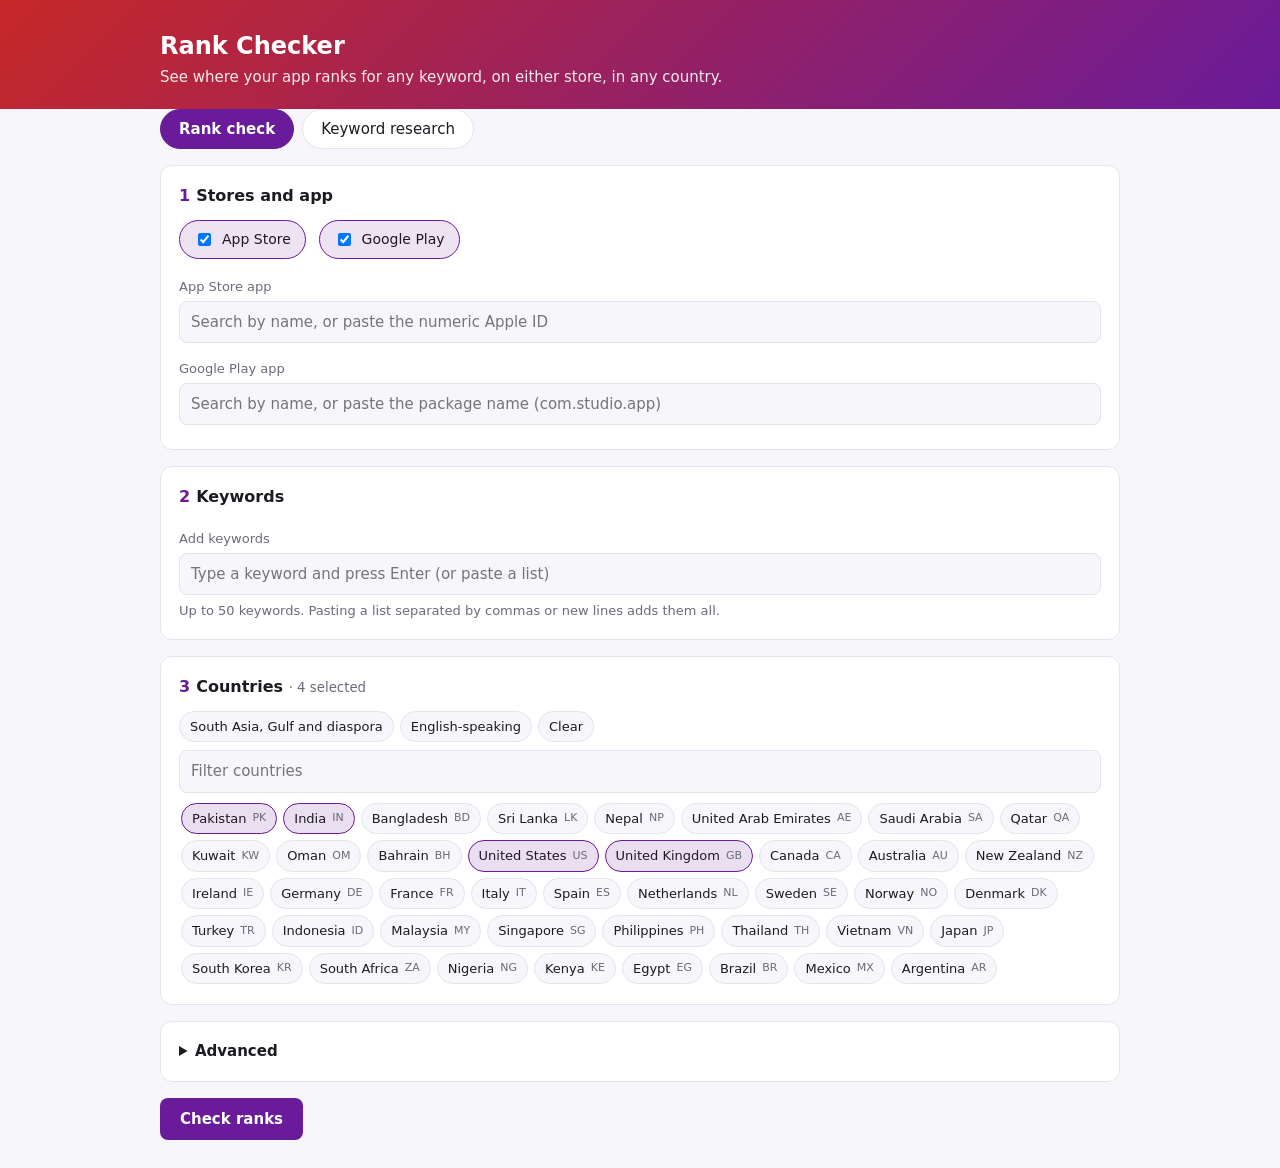
==== commit f1453269: "Update index.html" ====
--- a/index.html
+++ b/index.html
@@ -268,12 +268,14 @@
 const esc = s => String(s ?? '').replace(/[&<>"']/g, c => ({'&':'&amp;','<':'&lt;','>':'&gt;','"':'&quot;',"'":'&#39;'}[c]));
 const sleep = ms => new Promise(r => setTimeout(r, ms));
 
+const DEFAULT_PROXY_URL = 'https://super-voice-a15e.hbstudios08.workers.dev/';
+
 const state = {
   stores: { ios: true, android: true },
   app: { ios: null, android: null },
   keywords: [],
   countries: new Set(['us', 'pk', 'in', 'gb']),
-  proxy: '', sameOrigin: false,
+  proxy: DEFAULT_PROXY_URL, sameOrigin: false,
   running: false, stop: false,
   data: { ios: {}, android: {} },
   cells: { ios: {}, android: {} },
@@ -289,7 +291,8 @@
     Object.assign(state.stores, s.stores || {});
     state.app = Object.assign({ ios: null, android: null }, s.app || {});
     state.keywords = Array.isArray(s.keywords) ? s.keywords.slice(0, 50) : [];
-    if (typeof s.proxy === 'string') state.proxy = s.proxy;
+    // Always start with the deployed Cloudflare Worker, even if an old proxy was saved.
+    state.proxy = DEFAULT_PROXY_URL;
     if (Array.isArray(s.countries) && s.countries.length) state.countries = new Set(s.countries);
     if (s.depth) { if (s.depth.ios) $('#depth-ios').value = s.depth.ios; if (s.depth.android) $('#depth-android').value = s.depth.android; }
   } catch (e) { /* ignore corrupted settings */ }
@@ -861,6 +864,8 @@
 /* ---------- wiring ---------- */
 function init() {
   loadSettings();
+  state.proxy = DEFAULT_PROXY_URL;
+  saveSettings();
   setupPicker('ios'); setupPicker('android');
   for (const s of ['ios', 'android']) { pickers[s].render(); $('#st-' + s).addEventListener('change', e => { state.stores[s] = e.target.checked; applyStores(); saveSettings(); }); }
   $('#proxy').value = state.proxy;
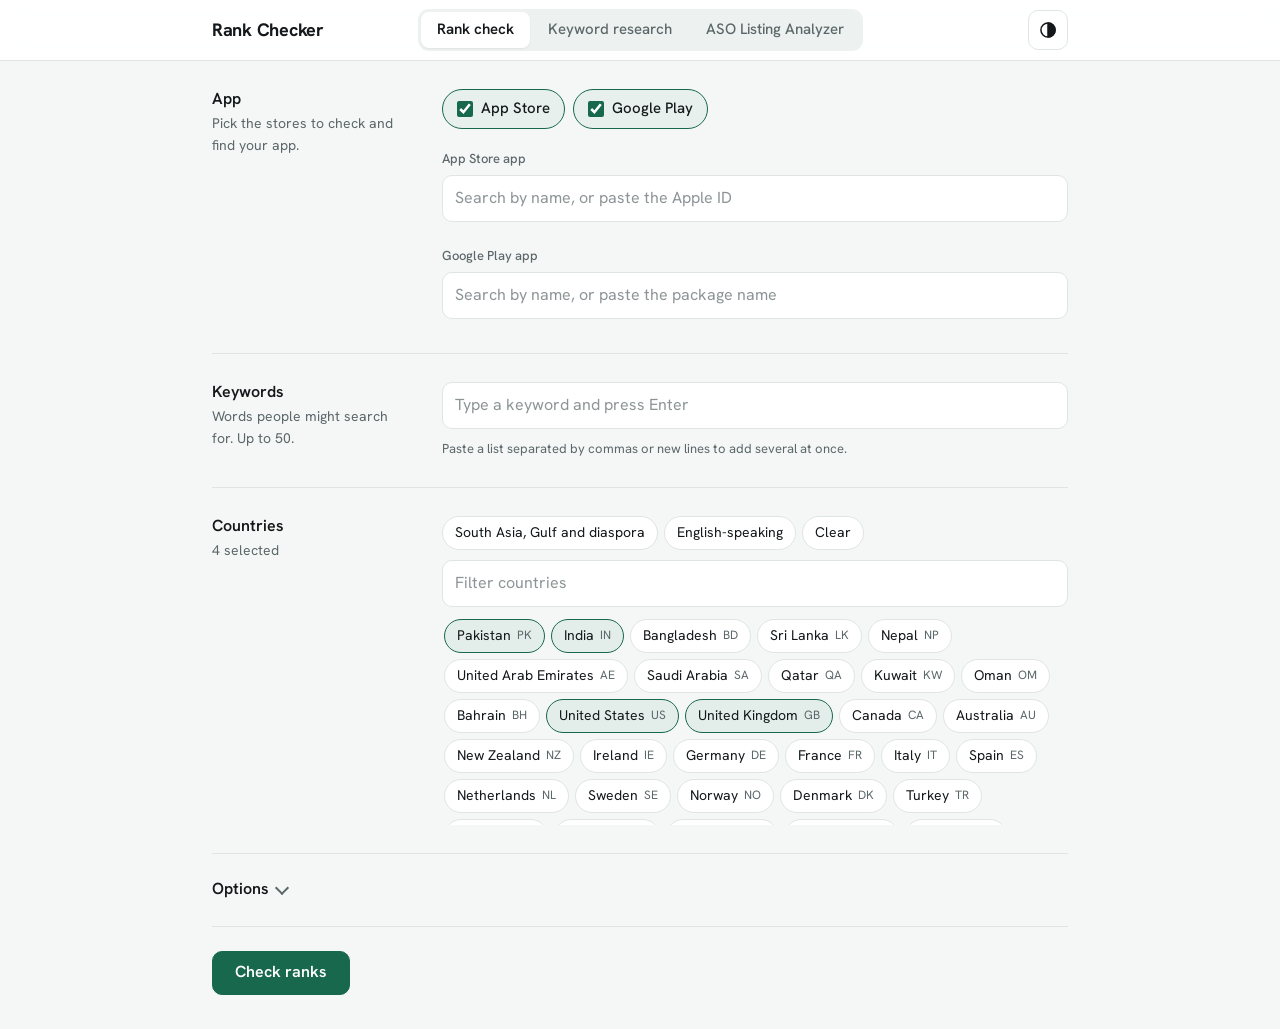
==== commit 724f98b8: "/upd" ====
--- a/index.html
+++ b/index.html
@@ -4,245 +4,490 @@
 <meta charset="utf-8">
 <meta name="viewport" content="width=device-width, initial-scale=1">
 <meta name="robots" content="noindex">
+<meta name="color-scheme" content="light dark">
+<meta name="theme-color" content="#ffffff">
 <title>Rank Checker</title>
+<script>
+/* Apply a saved theme before first paint so the page never flashes the wrong colours. */
+try { var t = localStorage.getItem('rc_theme'); if (t === 'light' || t === 'dark') document.documentElement.setAttribute('data-theme', t); } catch (e) {}
+</script>
+<link rel="preconnect" href="https://fonts.googleapis.com">
+<link rel="preconnect" href="https://fonts.gstatic.com" crossorigin>
+<link href="https://fonts.googleapis.com/css2?family=Hanken+Grotesk:wght@400;500;600;700&display=swap" rel="stylesheet">
 <style>
+/* ---------- tokens ---------- */
 :root {
-  --bg:#f7f6fa; --card:#fff; --fg:#1c1b22; --muted:#6c6a78; --line:#e5e3ee;
-  --accent:#6a1b9a; --accent-2:#c62828; --on-accent:#fff;
-  --good:#1a7f37; --warn:#9a6700; --bad:#c62828;
-  --top-bg:rgba(26,127,55,.2); --good-bg:rgba(26,127,55,.12); --mid-bg:rgba(154,103,0,.14); --low-bg:rgba(108,106,120,.12);
+  color-scheme: light;
+  --font: "Hanken Grotesk", ui-sans-serif, system-ui, -apple-system, "Segoe UI", Roboto, "Helvetica Neue", Arial, sans-serif;
+  --bg: #f5f7f6; --surface: #ffffff; --sunken: #edf1ef; --ink: #14181a; --muted: #5b6769; --line: #dfe5e3;
+  --accent: #17684d; --on-accent: #ffffff; --danger: #b3361f;
+  --shadow: 0 1px 2px rgba(20, 24, 26, .06);
 }
 @media (prefers-color-scheme: dark) {
-  :root {
-    --bg:#0f0e14; --card:#17161e; --fg:#ecebf2; --muted:#9b99a8; --line:#2a2833;
-    --accent:#c792ea; --accent-2:#ff7b7b; --on-accent:#14111a;
-    --good:#4cc26a; --warn:#e3b341; --bad:#ff7b7b;
-    --top-bg:rgba(76,194,106,.22); --good-bg:rgba(76,194,106,.12); --mid-bg:rgba(227,179,65,.14); --low-bg:rgba(155,153,168,.12);
-  }
-}
-* { box-sizing:border-box; }
-body { margin:0; background:var(--bg); color:var(--fg); font:15px/1.5 system-ui,-apple-system,"Segoe UI",Roboto,sans-serif; }
-.wrap { max-width:1000px; margin:0 auto; padding:0 20px; }
-.top { padding:28px 0 20px; background:linear-gradient(135deg,var(--accent-2),var(--accent)); color:#fff; }
-.top h1 { margin:0 0 2px; font-size:24px; }
-.top p { margin:0; opacity:.9; }
-main { padding:20px 20px 80px; }
-.card { background:var(--card); border:1px solid var(--line); border-radius:12px; padding:18px; margin-bottom:16px; }
-.card h2 { font-size:16px; margin:0 0 12px; }
-.card h2 span { color:var(--accent); margin-right:6px; }
-label, .lbl { display:block; font-size:13px; color:var(--muted); margin:0 0 4px; }
-input[type=search], input[type=text], input[type=password], select {
-  width:100%; padding:9px 11px; border:1px solid var(--line); border-radius:8px;
-  background:var(--bg); color:var(--fg); font:inherit;
-}
-input:focus-visible, select:focus-visible, button:focus-visible { outline:2px solid var(--accent); outline-offset:2px; }
-.row { display:flex; gap:12px; flex-wrap:wrap; }
-.row > * { flex:1 1 220px; }
-.toggle { display:inline-flex; align-items:center; gap:8px; padding:8px 14px; border:1px solid var(--line); border-radius:999px; cursor:pointer; margin:0 8px 8px 0; color:var(--fg); font-size:14px; }
-.toggle:has(input:checked) { border-color:var(--accent); background:color-mix(in srgb,var(--accent) 12%,transparent); }
-.appbox { margin-top:10px; position:relative; }
-.suggest { margin-top:6px; display:grid; gap:4px; }
-.opt { display:flex; align-items:center; gap:10px; text-align:left; width:100%; padding:8px 10px; border:1px solid var(--line); border-radius:8px; background:var(--card); color:var(--fg); font:inherit; cursor:pointer; }
-.opt:hover { border-color:var(--accent); }
-.opt img, .selected img, .ph { width:36px; height:36px; border-radius:8px; flex:none; background:var(--line); }
-.opt small, .selected small { display:block; color:var(--muted); font-size:12px; }
-.selected { display:flex; align-items:center; gap:10px; padding:8px 10px; border:1px solid var(--accent); border-radius:8px; }
-.selected > div { flex:1; min-width:0; }
-.selected strong, .opt strong { font-weight:600; }
-button.link { background:none; border:0; color:var(--accent); cursor:pointer; font:inherit; padding:4px 8px; }
-.chips { display:flex; flex-wrap:wrap; gap:6px; margin-bottom:8px; }
-.chip { display:inline-flex; align-items:center; gap:6px; padding:5px 10px; border:1px solid var(--line); border-radius:999px; background:var(--bg); color:var(--fg); font:inherit; font-size:13px; cursor:pointer; }
-.chip small { color:var(--muted); font-size:11px; }
-.chip.on { border-color:var(--accent); background:color-mix(in srgb,var(--accent) 14%,transparent); }
-.chip .x { color:var(--muted); }
-.hint { color:var(--muted); font-size:13px; margin:6px 0 0; }
-.presets { display:flex; gap:6px; flex-wrap:wrap; margin:8px 0; align-items:center; }
-.grid { display:flex; flex-wrap:wrap; gap:6px; max-height:190px; overflow:auto; padding:2px; }
-.btn { padding:10px 20px; border:0; border-radius:8px; background:var(--accent); color:var(--on-accent); font:inherit; font-weight:600; cursor:pointer; }
-.btn.secondary { background:transparent; color:var(--fg); border:1px solid var(--line); font-weight:500; }
-.btn:disabled { opacity:.5; cursor:not-allowed; }
-.runbar { display:flex; gap:10px; align-items:center; flex-wrap:wrap; margin-bottom:6px; }
-.runbar progress { flex:1 1 180px; height:8px; accent-color:var(--accent); }
-.status { min-height:22px; color:var(--muted); font-size:14px; }
-.status.err { color:var(--bad); }
-details summary { cursor:pointer; font-weight:600; }
-details .row { margin-top:12px; }
-.res-head { display:flex; justify-content:space-between; align-items:baseline; gap:12px; flex-wrap:wrap; margin-bottom:8px; }
-.res-head h2 { margin:0; }
-.sum { color:var(--muted); font-size:13px; }
-.scroll { overflow-x:auto; }
-table { border-collapse:separate; border-spacing:0; width:100%; font-size:14px; }
-th, td { padding:4px; text-align:center; white-space:nowrap; }
-th { color:var(--muted); font-weight:500; font-size:12px; }
-th:first-child, td:first-child { text-align:left; position:sticky; left:0; background:var(--card); padding-right:12px; z-index:1; max-width:220px; overflow:hidden; text-overflow:ellipsis; }
-button.cell { width:100%; min-width:52px; padding:6px 4px; border:1px solid transparent; border-radius:8px; font:inherit; font-weight:600; cursor:pointer; background:var(--low-bg); color:var(--fg); line-height:1.2; }
-button.cell:hover { border-color:var(--accent); }
-button.cell small { display:block; font-size:10px; font-weight:600; }
-.r-top { background:var(--top-bg); color:var(--good); }
-.r-good { background:var(--good-bg); color:var(--good); }
-.r-mid { background:var(--mid-bg); color:var(--warn); }
-.r-low { background:var(--low-bg); }
-.r-none, .r-wait { background:transparent; color:var(--muted); font-weight:400; }
-.r-err { background:transparent; color:var(--bad); }
-.d.up { color:var(--good); } .d.down { color:var(--bad); }
-#detail h3 { margin:0 0 4px; font-size:15px; }
-#detail ol { margin:8px 0 0; padding-left:22px; }
-#detail li { padding:3px 0; } #detail li.me { font-weight:700; color:var(--accent); }
-#detail small { color:var(--muted); }
-.tabs { display:flex; gap:8px; margin:0 0 16px; }
-.tab { padding:8px 18px; border:1px solid var(--line); border-radius:999px; background:var(--card); color:var(--fg); font:inherit; cursor:pointer; }
-.tab[aria-selected="true"] { background:var(--accent); border-color:var(--accent); color:var(--on-accent); font-weight:600; }
-textarea { width:100%; padding:9px 11px; border:1px solid var(--line); border-radius:8px; background:var(--bg); color:var(--fg); font:inherit; resize:vertical; }
-textarea:focus-visible { outline:2px solid var(--accent); outline-offset:2px; }
-.pill { display:inline-block; min-width:36px; padding:3px 8px; border-radius:8px; font-weight:600; background:var(--low-bg); }
-.tier { display:block; font-size:10px; color:var(--muted); }
-#rs-table th { cursor:pointer; user-select:none; white-space:normal; min-width:70px; }
-#rs-table th:first-child { min-width:150px; }
-#rs-table td.src { color:var(--muted); font-size:12px; }
-#rs-table td { vertical-align:middle; }
-.legend { color:var(--muted); font-size:13px; margin:10px 0 0; }
-.legend li { margin:2px 0; }
-.note { border-left:3px solid var(--warn); padding:6px 12px; background:var(--mid-bg); border-radius:0 8px 8px 0; font-size:13px; margin:10px 0 0; }
-[hidden] { display:none !important; }
+  :root:not([data-theme="light"]) {
+    color-scheme: dark;
+    --bg: #0d1211; --surface: #141a19; --sunken: #1b2423; --ink: #e7eeec; --muted: #93a4a1; --line: #263130;
+    --accent: #52d3a3; --on-accent: #04221a; --danger: #ff8f7b;
+    --shadow: 0 1px 2px rgba(0, 0, 0, .4);
+  }
+}
+:root[data-theme="dark"] {
+  color-scheme: dark;
+  --bg: #0d1211; --surface: #141a19; --sunken: #1b2423; --ink: #e7eeec; --muted: #93a4a1; --line: #263130;
+  --accent: #52d3a3; --on-accent: #04221a; --danger: #ff8f7b;
+  --shadow: 0 1px 2px rgba(0, 0, 0, .4);
+}
+
+/* ---------- base ---------- */
+* { box-sizing: border-box; }
+html { -webkit-text-size-adjust: 100%; }
+body { margin: 0; background: var(--bg); color: var(--ink); font: 400 1rem/1.55 var(--font); -webkit-font-smoothing: antialiased; transition: background-color .2s, color .2s; }
+.wrap { max-width: 920px; margin: 0 auto; padding: 0 clamp(16px, 4vw, 32px); }
+.sr { position: absolute; width: 1px; height: 1px; overflow: hidden; clip: rect(0 0 0 0); white-space: nowrap; }
+[hidden] { display: none !important; }
+:focus-visible { outline: 2px solid var(--accent); outline-offset: 2px; }
+h1, h2, h3 { margin: 0; line-height: 1.25; }
+
+/* ---------- header ---------- */
+.bar { position: sticky; top: 0; z-index: 10; background: color-mix(in srgb, var(--surface) 90%, transparent); -webkit-backdrop-filter: blur(10px); backdrop-filter: blur(10px); border-bottom: 1px solid var(--line); }
+.bar-in { display: grid; grid-template-columns: 1fr auto 1fr; align-items: center; gap: 8px 12px; min-height: 60px; }
+.brand { font-size: 1.125rem; font-weight: 700; letter-spacing: -.015em; }
+.icon-btn { justify-self: end; width: 40px; height: 40px; display: grid; place-items: center; border: 1px solid var(--line); border-radius: 10px; background: var(--surface); color: var(--ink); cursor: pointer; }
+.icon-btn:hover { background: var(--sunken); }
+.icon-btn svg { width: 20px; height: 20px; display: none; }
+.icon-btn[data-mode="auto"] .i-auto, .icon-btn[data-mode="light"] .i-light, .icon-btn[data-mode="dark"] .i-dark { display: block; }
+
+main { padding: 4px 0 96px; }
+
+/* ---------- tabs (segmented control, in the header) ---------- */
+.tabs { display: inline-flex; gap: 2px; padding: 3px; background: var(--sunken); border-radius: 11px; }
+.tab { min-height: 36px; padding: 0 16px; border: 0; border-radius: 8px; background: transparent; color: var(--muted); font: inherit; font-size: .9375rem; font-weight: 500; white-space: nowrap; cursor: pointer; }
+.tab:hover { color: var(--ink); }
+.tab[aria-selected="true"] { background: var(--surface); color: var(--ink); font-weight: 600; box-shadow: var(--shadow); }
+@media (max-width: 860px) {
+  .bar-in { grid-template-columns: 1fr auto; min-height: 0; padding-top: 8px; padding-bottom: 10px; }
+  .brand { grid-area: 1 / 1; }
+  .icon-btn { grid-area: 1 / 2; }
+  .tabs { grid-area: 2 / 1 / 3 / 3; display: flex; }
+  .tab { flex: 1; }
+}
+@media (max-width: 640px) {
+  .tab { padding: 4px 6px; min-height: 44px; font-size: .875rem; line-height: 1.15; white-space: normal; }
+}
+
+/* ---------- settings layout: label column + controls ---------- */
+.block { display: grid; gap: 14px 40px; padding: 28px 0; border-top: 1px solid var(--line); }
+#tab-rank > .block:first-child, #tab-research > .block:first-child { border-top: 0; }
+@media (min-width: 780px) { .block { grid-template-columns: 190px minmax(0, 1fr); } }
+.lead h2 { font-size: 1rem; font-weight: 600; margin-bottom: 4px; }
+.lead p { margin: 0; color: var(--muted); font-size: .875rem; }
+.body { min-width: 0; }
+.row { display: grid; grid-template-columns: repeat(auto-fit, minmax(220px, 1fr)); gap: 14px; }
+
+/* ---------- form controls ---------- */
+label, .lbl { display: block; margin: 0 0 6px; color: var(--muted); font-size: .8125rem; font-weight: 500; }
+input[type=search], input[type=text], input[type=password], select, textarea {
+  width: 100%; min-height: 44px; padding: 10px 12px; border: 1px solid var(--line); border-radius: 10px;
+  background: var(--surface); color: var(--ink); font: inherit; transition: border-color .15s;
+}
+textarea { resize: vertical; }
+input::placeholder, textarea::placeholder { color: color-mix(in srgb, var(--muted) 70%, transparent); }
+input:hover, select:hover, textarea:hover { border-color: color-mix(in srgb, var(--muted) 45%, var(--line)); }
+.hint { margin: 10px 0 0; color: var(--muted); font-size: .8125rem; }
+.note { margin: 12px 0 0; padding: 10px 12px; background: var(--sunken); border-radius: 10px; color: var(--muted); font-size: .8125rem; }
+
+.toggles { display: flex; flex-wrap: wrap; gap: 8px; }
+.toggle { display: inline-flex; align-items: center; gap: 8px; min-height: 40px; padding: 0 14px; margin: 0; border: 1px solid var(--line); border-radius: 999px; background: var(--surface); color: var(--ink); font-size: .9375rem; font-weight: 500; cursor: pointer; }
+.toggle input { width: 16px; height: 16px; margin: 0; accent-color: var(--accent); }
+.toggle:has(input:checked) { border-color: var(--accent); background: color-mix(in srgb, var(--accent) 10%, var(--surface)); }
+
+.chips { display: flex; flex-wrap: wrap; gap: 6px; margin: 0 0 10px; }
+.chips:empty { display: none; }
+.chip { display: inline-flex; align-items: center; gap: 6px; min-height: 34px; padding: 0 12px; border: 1px solid var(--line); border-radius: 999px; background: var(--surface); color: var(--ink); font: inherit; font-size: .875rem; cursor: pointer; }
+.chip small { color: var(--muted); font-size: .75rem; }
+button.chip:hover { border-color: color-mix(in srgb, var(--muted) 50%, var(--line)); }
+.chip.on { border-color: var(--accent); background: color-mix(in srgb, var(--accent) 12%, var(--surface)); }
+span.chip { cursor: default; padding-right: 4px; }
+.chip .link { padding: 4px 8px; font-size: 1rem; line-height: 1; color: var(--muted); }
+.presets { display: flex; flex-wrap: wrap; gap: 6px; margin: 0 0 10px; }
+.grid { display: flex; flex-wrap: wrap; gap: 6px; max-height: 208px; margin-top: 10px; padding: 2px; overflow: auto; }
+
+button.link { padding: 6px 8px; border: 0; border-radius: 8px; background: none; color: var(--accent); font: inherit; cursor: pointer; }
+button.link:hover { background: var(--sunken); }
+button.link:disabled { color: var(--muted); cursor: default; background: none; }
+
+.btn { min-height: 44px; padding: 0 22px; border: 1px solid var(--accent); border-radius: 10px; background: var(--accent); color: var(--on-accent); font: inherit; font-weight: 600; cursor: pointer; transition: filter .15s, transform .05s; }
+.btn:hover:not(:disabled) { filter: brightness(1.08); }
+.btn:active:not(:disabled) { transform: translateY(1px); }
+.btn.secondary { border-color: var(--line); background: var(--surface); color: var(--ink); font-weight: 500; }
+.btn.secondary:hover:not(:disabled) { background: var(--sunken); filter: none; }
+.btn:disabled { opacity: .5; cursor: not-allowed; }
+
+/* ---------- app picker ---------- */
+.appbox { margin-top: 18px; }
+.appbox:first-of-type { margin-top: 0; }
+.toggles + .hint + .appbox, .toggles + .appbox { margin-top: 20px; }
+.suggest { display: grid; gap: 2px; margin-top: 6px; }
+.opt { display: flex; align-items: center; gap: 12px; width: 100%; padding: 8px 10px; border: 0; border-radius: 10px; background: transparent; color: var(--ink); font: inherit; text-align: left; cursor: pointer; }
+.opt:hover, .opt:focus-visible { background: var(--sunken); }
+.opt img, .selected img, .ph { width: 40px; height: 40px; flex: none; border-radius: 10px; background: var(--sunken); object-fit: cover; }
+.opt small, .selected small { display: block; color: var(--muted); font-size: .75rem; }
+.selected { display: flex; align-items: center; gap: 12px; padding: 10px 12px; border: 1px solid var(--line); border-radius: 12px; background: var(--surface); }
+.selected > div { flex: 1; min-width: 0; }
+.selected strong, .opt strong { font-weight: 600; }
+.selected small, .opt span { overflow: hidden; text-overflow: ellipsis; }
+
+/* ---------- run row ---------- */
+.actions { padding: 24px 0 0; border-top: 1px solid var(--line); }
+.runbar { display: flex; flex-wrap: wrap; align-items: center; gap: 10px; }
+progress { flex: 1 1 160px; height: 6px; border: 0; border-radius: 99px; overflow: hidden; background: var(--line); appearance: none; -webkit-appearance: none; }
+progress::-webkit-progress-bar { background: var(--line); }
+progress::-webkit-progress-value { background: var(--accent); transition: width .2s; }
+progress::-moz-progress-bar { background: var(--accent); }
+.status { min-height: 24px; margin-top: 10px; color: var(--muted); font-size: .875rem; }
+.status.err { color: var(--danger); }
+
+details.adv { border-top: 1px solid var(--line); padding: 20px 0; }
+details.adv + .actions, details.adv + details.adv { margin-top: 0; }
+details.adv summary { display: inline-flex; align-items: center; gap: 8px; min-height: 32px; cursor: pointer; font-weight: 600; font-size: 1rem; list-style: none; }
+details.adv summary::-webkit-details-marker { display: none; }
+details.adv summary::after { content: ""; width: 8px; height: 8px; margin-top: -3px; border-right: 2px solid var(--muted); border-bottom: 2px solid var(--muted); transform: rotate(45deg); transition: transform .2s; }
+details.adv[open] summary::after { transform: rotate(-135deg); margin-top: 3px; }
+details.adv .inner { padding-top: 14px; }
+
+/* ---------- results ---------- */
+.card { margin-top: 20px; padding: 18px; border: 1px solid var(--line); border-radius: 14px; background: var(--surface); }
+.res-head { display: flex; flex-wrap: wrap; align-items: baseline; justify-content: space-between; gap: 4px 16px; margin-bottom: 10px; }
+.res-head h2 { font-size: 1rem; font-weight: 600; }
+.sum { color: var(--muted); font-size: .8125rem; }
+.scroll { overflow-x: auto; -webkit-overflow-scrolling: touch; }
+table { width: 100%; border-collapse: separate; border-spacing: 0; font-size: .875rem; font-variant-numeric: tabular-nums; }
+th, td { padding: 4px; text-align: center; white-space: nowrap; }
+th { color: var(--muted); font-size: .75rem; font-weight: 500; }
+th:first-child, td:first-child { position: sticky; left: 0; z-index: 1; max-width: 180px; padding-right: 12px; overflow: hidden; background: var(--surface); text-align: left; text-overflow: ellipsis; }
+td:first-child { font-weight: 500; }
+#rs-table th { min-width: 76px; cursor: pointer; user-select: none; white-space: normal; vertical-align: bottom; }
+#rs-table th:first-child { min-width: 150px; }
+#rs-table td { vertical-align: middle; }
+#rs-table td.src { color: var(--muted); font-size: .75rem; }
+.tier { display: block; color: var(--muted); font-size: .6875rem; }
+
+/* one "better is stronger" scale, used by rank cells, popularity, difficulty and opportunity.
+   Base classes come first so the .r-* modifiers below always win. */
+.cell { display: block; width: 100%; min-width: 54px; min-height: 40px; padding: 4px; border: 0; border-radius: 8px; background: var(--sunken); color: var(--ink); font: inherit; font-weight: 600; line-height: 1.15; cursor: pointer; }
+.cell:hover { box-shadow: inset 0 0 0 2px var(--accent); }
+.cell small { display: block; font-size: .625rem; font-weight: 600; }
+.pill { display: inline-block; min-width: 38px; padding: 3px 8px; border-radius: 8px; background: var(--sunken); font-weight: 600; text-align: center; }
+.r-top  { background: var(--accent); color: var(--on-accent); }
+.r-good { background: color-mix(in srgb, var(--accent) 26%, var(--surface)); color: var(--ink); }
+.r-mid  { background: color-mix(in srgb, var(--accent) 10%, var(--surface)); color: var(--ink); }
+.r-low  { background: var(--sunken); color: var(--ink); }
+.r-none, .r-wait { background: transparent; color: var(--muted); font-weight: 400; }
+.r-err  { background: transparent; color: var(--danger); }
+.d.up { color: inherit; opacity: .9; }
+.d.down { color: var(--danger); }
+.r-top .d.down { color: inherit; }
+
+#detail h3 { font-size: .9375rem; font-weight: 600; }
+#detail ol { margin: 10px 0 0; padding-left: 22px; }
+#detail li { padding: 3px 0; }
+#detail li.me { color: var(--accent); font-weight: 700; }
+#detail small { color: var(--muted); }
+#detail p { margin: 8px 0 0; }
+.legend { margin: 14px 0 0; padding-left: 18px; color: var(--muted); font-size: .8125rem; }
+.legend li { margin: 4px 0; }
+
+
+/* ---------- ASO listing analyzer ---------- */
+.field-line { display: flex; align-items: baseline; gap: 10px; margin: 18px 0 6px; }
+.field-line:first-child { margin-top: 0; }
+.field-line label { margin: 0; }
+.field-line .link { margin-left: auto; padding: 2px 8px; }
+.counter { margin-left: auto; color: var(--muted); font-size: .8125rem; font-variant-numeric: tabular-nums; white-space: nowrap; }
+.field-line .counter { margin-left: auto; }
+.field-line .link { margin-left: 0; }
+.counter.over { color: var(--danger); font-weight: 600; }
+.score-row { display: flex; align-items: center; gap: 20px; margin: 4px 0 16px; }
+.score-num { font-size: 3rem; font-weight: 700; line-height: 1; letter-spacing: -.03em; font-variant-numeric: tabular-nums; }
+.score-num small { font-size: 1rem; font-weight: 500; color: var(--muted); letter-spacing: 0; }
+.score-meta { flex: 1; min-width: 0; }
+.score-meta p { margin: 8px 0 0; color: var(--muted); font-size: .875rem; }
+.meter { height: 8px; border-radius: 99px; background: var(--sunken); overflow: hidden; }
+.meter span { display: block; height: 100%; background: var(--accent); border-radius: 99px; transition: width .3s; }
+table.parts th, table.parts td, table.kwt th, table.kwt td { padding: 6px 8px; }
+table.parts td.why, table.kwt td.rec { white-space: normal; text-align: left; color: var(--muted); font-size: .8125rem; min-width: 200px; }
+table.parts td:first-child { font-weight: 500; }
+table.parts td.n { text-align: right; }
+table.kwt th { white-space: normal; min-width: 72px; vertical-align: bottom; }
+table.kwt th:first-child { min-width: 140px; }
+table.kwt td.rec { min-width: 230px; }
+.rel { font-size: .8125rem; font-weight: 500; }
+.rel-Low { color: var(--danger); }
+.rel-Medium { color: var(--muted); }
+.flags { list-style: none; margin: 0; padding: 0; }
+.flags li { padding: 6px 0; font-size: .9375rem; }
+.flags .pill { min-width: 52px; margin-right: 6px; font-size: .75rem; }
+.pill.r-err-bg { background: color-mix(in srgb, var(--danger) 16%, var(--surface)); color: var(--danger); }
+.hl-h { display: flex; align-items: baseline; gap: 10px; margin: 18px 0 8px; font-size: .9375rem; font-weight: 600; }
+.hl-h .sum { margin-left: 0; font-weight: 400; }
+.hl { padding: 10px 12px; border: 1px solid var(--line); border-radius: 10px; background: var(--bg); white-space: pre-wrap; overflow-wrap: anywhere; font-size: .9375rem; max-height: 260px; overflow: auto; }
+mark { border-radius: 4px; padding: 0 2px; color: inherit; }
+mark.k { background: color-mix(in srgb, var(--accent) 30%, transparent); }
+mark.soft { background: color-mix(in srgb, var(--accent) 12%, transparent); }
+.stats { margin: 0; padding-left: 18px; color: var(--ink); font-size: .9375rem; }
+.stats li { margin: 4px 0; }
+.opt-row { display: flex; align-items: center; gap: 10px; padding: 8px 0; border-bottom: 1px solid var(--line); }
+.opt-row:last-of-type { border-bottom: 0; }
+.opt-pick { flex: 1; min-width: 0; display: flex; align-items: center; gap: 10px; margin: 0; color: var(--ink); font-size: .9375rem; cursor: pointer; }
+.opt-pick input { accent-color: var(--accent); width: 16px; height: 16px; margin: 0; flex: none; }
+.opt-text { flex: 1; min-width: 0; overflow-wrap: anywhere; }
+.mono { font-family: ui-monospace, SFMono-Regular, Menlo, Consolas, monospace; font-size: .875rem; }
+.opt-row .counter { margin-left: 0; }
+#an-long-out { margin-top: 4px; font-size: .9375rem; }
+.ba { display: grid; grid-template-columns: 1fr 1fr; gap: 12px; }
+@media (max-width: 640px) { .ba { grid-template-columns: 1fr; } }
+.ba-col { padding: 10px 12px; border: 1px solid var(--line); border-radius: 10px; background: var(--bg); min-width: 0; }
+.ba-col.after { border-color: color-mix(in srgb, var(--accent) 55%, var(--line)); background: color-mix(in srgb, var(--accent) 6%, var(--surface)); }
+.ba-col h4 { margin: 0 0 4px; font-size: .75rem; font-weight: 600; color: var(--muted); }
+.ba-text { margin: 0 0 6px; overflow-wrap: anywhere; font-size: .9375rem; }
+.ba-text.long { white-space: pre-wrap; max-height: 280px; overflow: auto; }
+.card details.adv { border-top: 1px solid var(--line); margin-top: 16px; padding: 14px 0 0; }
+.an-fields input, .an-fields textarea { margin: 0; }
+.runbar .hint { margin: 0; }
+.err { color: var(--danger); }
+
+@media (max-width: 779px) {
+  .block { padding: 22px 0; }
+  .card { padding: 14px; }
+}
+@media (prefers-reduced-motion: reduce) { * { transition: none !important; } }
 </style>
 </head>
 <body>
-<header class="top"><div class="wrap">
-  <h1>Rank Checker</h1>
-  <p>See where your app ranks for any keyword, on either store, in any country.</p>
-</div></header>
-
-<main class="wrap">
-  <section class="card" id="auth" hidden>
-    <h2>Access key</h2>
-    <div class="row">
-      <div><label for="key">Access key for your Google Play proxy / server</label><input type="password" id="key" autocomplete="off"></div>
-      <div style="align-self:end"><button class="btn" id="key-save" type="button">Save</button></div>
-    </div>
-  </section>
-
+<header class="bar"><div class="wrap bar-in">
+  <div class="brand">Rank Checker</div>
   <div class="tabs" role="tablist" aria-label="Tools">
     <button type="button" class="tab" role="tab" id="tabbtn-rank" aria-selected="true" data-tab="rank">Rank check</button>
     <button type="button" class="tab" role="tab" id="tabbtn-research" aria-selected="false" data-tab="research">Keyword research</button>
+    <button type="button" class="tab" role="tab" id="tabbtn-analyzer" aria-selected="false" data-tab="analyzer">ASO Listing Analyzer</button>
   </div>
+  <button type="button" id="theme" class="icon-btn" data-mode="auto" aria-label="Theme: automatic. Click to change." title="Theme: automatic">
+    <svg class="i i-auto" viewBox="0 0 24 24" fill="none" stroke="currentColor" stroke-width="1.8" stroke-linecap="round" stroke-linejoin="round" aria-hidden="true"><circle cx="12" cy="12" r="8.5"/><path d="M12 3.5a8.5 8.5 0 0 1 0 17z" fill="currentColor"/></svg>
+    <svg class="i i-light" viewBox="0 0 24 24" fill="none" stroke="currentColor" stroke-width="1.8" stroke-linecap="round" stroke-linejoin="round" aria-hidden="true"><circle cx="12" cy="12" r="4"/><path d="M12 2.5v2.2M12 19.3v2.2M2.5 12h2.2M19.3 12h2.2M5.3 5.3l1.6 1.6M17.1 17.1l1.6 1.6M5.3 18.7l1.6-1.6M17.1 6.9l1.6-1.6"/></svg>
+    <svg class="i i-dark" viewBox="0 0 24 24" fill="none" stroke="currentColor" stroke-width="1.8" stroke-linecap="round" stroke-linejoin="round" aria-hidden="true"><path d="M20 14.2A8.3 8.3 0 1 1 9.8 4a6.6 6.6 0 0 0 10.2 10.2z"/></svg>
+  </button>
+</div></header>
+
+<main class="wrap">
+  <section class="block" id="auth" hidden>
+    <div class="lead"><h2>Access key</h2><p>Your proxy or server asked for one.</p></div>
+    <div class="body"><div class="row">
+      <div><label for="key">Access key</label><input type="password" id="key" autocomplete="off"></div>
+      <div style="align-self:end"><button class="btn" id="key-save" type="button">Save key</button></div>
+    </div></div>
+  </section>
 
   <div id="tab-rank">
-  <section class="card">
-    <h2><span>1</span>Stores and app</h2>
-    <div role="group" aria-label="Stores">
-      <label class="toggle"><input type="checkbox" id="st-ios" checked> App Store</label>
-      <label class="toggle"><input type="checkbox" id="st-android" checked> Google Play</label>
+    <section class="block">
+      <div class="lead"><h2>App</h2><p>Pick the stores to check and find your app.</p></div>
+      <div class="body">
+        <div class="toggles" role="group" aria-label="Stores">
+          <label class="toggle"><input type="checkbox" id="st-ios" checked> App Store</label>
+          <label class="toggle"><input type="checkbox" id="st-android" checked> Google Play</label>
+        </div>
+        <p class="hint" id="play-hint" hidden>Google Play checks need a small proxy when this page is hosted on GitHub Pages. Add its address under Options, or turn Google Play off. App Store checks work without it.</p>
+
+        <div class="appbox" id="app-ios">
+          <div class="field">
+            <label for="q-ios">App Store app</label>
+            <input type="search" id="q-ios" placeholder="Search by name, or paste the Apple ID" autocomplete="off">
+          </div>
+          <div class="suggest" aria-live="polite"></div>
+          <div class="selected" hidden></div>
+        </div>
+
+        <div class="appbox" id="app-android">
+          <div class="field">
+            <label for="q-android">Google Play app</label>
+            <input type="search" id="q-android" placeholder="Search by name, or paste the package name" autocomplete="off">
+          </div>
+          <div class="suggest" aria-live="polite"></div>
+          <div class="selected" hidden></div>
+        </div>
+      </div>
+    </section>
+
+    <section class="block">
+      <div class="lead"><h2>Keywords</h2><p>Words people might search for. Up to 50.</p></div>
+      <div class="body">
+        <div class="chips" id="kw-chips"></div>
+        <label for="kw-input" class="sr">Add keywords</label>
+        <input type="text" id="kw-input" placeholder="Type a keyword and press Enter" autocomplete="off">
+        <p class="hint">Paste a list separated by commas or new lines to add several at once.</p>
+      </div>
+    </section>
+
+    <section class="block">
+      <div class="lead"><h2>Countries</h2><p id="c-count"></p></div>
+      <div class="body">
+        <div class="presets">
+          <button type="button" class="chip" data-preset="desi">South Asia, Gulf and diaspora</button>
+          <button type="button" class="chip" data-preset="english">English-speaking</button>
+          <button type="button" class="chip" data-preset="clear">Clear</button>
+        </div>
+        <label for="c-filter" class="sr">Filter countries</label>
+        <input type="search" id="c-filter" placeholder="Filter countries" autocomplete="off">
+        <div class="grid" id="c-grid"></div>
+      </div>
+    </section>
+
+    <details class="adv">
+      <summary>Options</summary>
+      <div class="inner">
+        <div class="row">
+          <div><label for="depth-ios">App Store results to scan</label>
+            <select id="depth-ios"><option>50</option><option>100</option><option selected>200</option></select></div>
+          <div><label for="depth-android">Google Play results to scan</label>
+            <select id="depth-android"><option>30</option><option selected>50</option><option>100</option></select></div>
+        </div>
+        <p class="hint">Google Play only returns its first page, about 20 to 30 apps, whatever you pick.</p>
+        <div style="margin-top:16px">
+          <label for="proxy">Google Play proxy address</label>
+          <input type="text" id="proxy" placeholder="https://rank-proxy.yourname.workers.dev" autocomplete="off">
+          <p class="hint">Needed on GitHub Pages for Google Play and for keyword suggestions. Ignored when the page is served by server.py.</p>
+        </div>
+      </div>
+    </details>
+
+    <div class="actions">
+      <div class="runbar">
+        <button class="btn" id="run" type="button">Check ranks</button>
+        <button class="btn secondary" id="stop" type="button" hidden>Stop</button>
+        <button class="btn secondary" id="export" type="button" hidden>Export CSV</button>
+        <progress id="bar" max="100" value="0" hidden></progress>
+      </div>
+      <div class="status" id="status" role="status" aria-live="polite"></div>
     </div>
-    <p class="hint" id="play-hint" hidden>Google Play lookups need a small proxy when this page is hosted on GitHub Pages. Add its URL under Advanced, or untick Google Play. App Store checks work without it.</p>
-
-    <div class="appbox" id="app-ios">
-      <div class="field">
-        <label for="q-ios">App Store app</label>
-        <input type="search" id="q-ios" placeholder="Search by name, or paste the numeric Apple ID" autocomplete="off">
+
+    <div id="results"></div>
+    <section class="card" id="detail" aria-live="polite" hidden></section>
+  </div>
+
+  <div id="tab-research" hidden>
+    <section class="block">
+      <div class="lead"><h2>Seed keywords</h2><p>Start with a few. Up to 15.</p></div>
+      <div class="body">
+        <div class="chips" id="rs-chips"></div>
+        <label for="rs-input" class="sr">Add keywords</label>
+        <input type="text" id="rs-input" placeholder="Type a keyword and press Enter" autocomplete="off">
+        <p class="hint">Paste a list to add several. <button type="button" class="link" id="rs-copy">Use my rank-check keywords</button></p>
       </div>
-      <div class="suggest" aria-live="polite"></div>
-      <div class="selected" hidden></div>
+    </section>
+
+    <section class="block">
+      <div class="lead"><h2>Options</h2><p>Where to research.</p></div>
+      <div class="body">
+        <div class="toggles" role="group" aria-label="Research options">
+          <label class="toggle"><input type="checkbox" id="rs-ios" checked> App Store</label>
+          <label class="toggle"><input type="checkbox" id="rs-android" checked> Google Play</label>
+          <label class="toggle"><input type="checkbox" id="rs-expand" checked> Include suggested keywords</label>
+        </div>
+        <div class="row" style="margin-top:18px"><div><label for="rs-country">Country</label><select id="rs-country"></select></div></div>
+        <p class="note" id="rs-note" hidden>Popularity estimates use the stores' autocomplete, and Google Play needs search results. Both come through the proxy: add its address under Options on the Rank check tab. App Store difficulty works without it.</p>
+      </div>
+    </section>
+
+    <details class="adv">
+      <summary>Real Apple popularity scores</summary>
+      <div class="inner">
+        <p class="hint" style="margin-top:0">If you have Apple's search popularity scores (5 to 100) for this country, from Apple Ads or an ASO tool, paste them as <em>keyword, score</em> lines. They replace the estimate for App Store keywords.</p>
+        <label for="rs-apple" class="sr">Apple popularity scores</label>
+        <textarea id="rs-apple" rows="5" placeholder="bhabhi card game, 42&#10;thulla, 18" style="margin-top:12px"></textarea>
+        <div class="runbar" style="margin-top:10px"><button class="btn secondary" id="rs-apple-save" type="button">Save scores</button><span class="hint" id="rs-apple-msg" style="margin:0"></span></div>
+      </div>
+    </details>
+
+    <div class="actions">
+      <div class="runbar">
+        <button class="btn" id="rs-run" type="button">Research keywords</button>
+        <button class="btn secondary" id="rs-stop" type="button" hidden>Stop</button>
+        <button class="btn secondary" id="rs-export" type="button" hidden>Export CSV</button>
+        <progress id="rs-bar" max="100" value="0" hidden></progress>
+      </div>
+      <div class="status" id="rs-status" role="status" aria-live="polite"></div>
     </div>
-
-    <div class="appbox" id="app-android">
-      <div class="field">
-        <label for="q-android">Google Play app</label>
-        <input type="search" id="q-android" placeholder="Search by name, or paste the package name (com.studio.app)" autocomplete="off">
-      </div>
-      <div class="suggest" aria-live="polite"></div>
-      <div class="selected" hidden></div>
-    </div>
-  </section>
-
-  <section class="card">
-    <h2><span>2</span>Keywords</h2>
-    <div class="chips" id="kw-chips"></div>
-    <label for="kw-input" class="lbl">Add keywords</label>
-    <input type="text" id="kw-input" placeholder="Type a keyword and press Enter (or paste a list)" autocomplete="off">
-    <p class="hint">Up to 50 keywords. Pasting a list separated by commas or new lines adds them all.</p>
-  </section>
-
-  <section class="card">
-    <h2><span>3</span>Countries <small id="c-count" style="color:var(--muted);font-weight:400"></small></h2>
-    <div class="presets">
-      <button type="button" class="chip" data-preset="desi">South Asia, Gulf and diaspora</button>
-      <button type="button" class="chip" data-preset="english">English-speaking</button>
-      <button type="button" class="chip" data-preset="clear">Clear</button>
-    </div>
-    <input type="search" id="c-filter" placeholder="Filter countries" aria-label="Filter countries" autocomplete="off">
-    <div class="grid" id="c-grid" style="margin-top:8px"></div>
-  </section>
-
-  <details class="card">
-    <summary>Advanced</summary>
-    <div class="row">
-      <div><label for="depth-ios">App Store search depth</label>
-        <select id="depth-ios"><option>50</option><option>100</option><option selected>200</option></select></div>
-      <div><label for="depth-android">Google Play search depth</label>
-        <select id="depth-android"><option>30</option><option selected>50</option><option>100</option></select></div>
-    </div>
-    <p class="hint">Depth is how many results are scanned. Google Play only returns its first page (about 20 to 30 apps), whatever the depth.</p>
-    <div style="margin-top:12px">
-      <label for="proxy">Google Play proxy URL (needed on GitHub Pages, ignored when served by server.py)</label>
-      <input type="text" id="proxy" placeholder="https://rank-proxy.yourname.workers.dev" autocomplete="off">
-    </div>
-  </details>
-
-  <div class="runbar">
-    <button class="btn" id="run" type="button">Check ranks</button>
-    <button class="btn secondary" id="stop" type="button" hidden>Stop</button>
-    <button class="btn secondary" id="export" type="button" hidden>Export CSV</button>
-    <progress id="bar" max="100" value="0" hidden></progress>
-  </div>
-  <div class="status" id="status" role="status" aria-live="polite"></div>
-
-  <div id="results"></div>
-  <section class="card" id="detail" aria-live="polite" hidden></section>
-  </div>
-
-  <div id="tab-research" hidden>
-    <section class="card">
-      <h2><span>1</span>Seed keywords</h2>
-      <div class="chips" id="rs-chips"></div>
-      <label for="rs-input" class="lbl">Add keywords</label>
-      <input type="text" id="rs-input" placeholder="Type a keyword and press Enter (or paste a list)" autocomplete="off">
-      <p class="hint"><button type="button" class="link" id="rs-copy">Use my rank-check keywords</button> &middot; up to 15 seeds</p>
-    </section>
-
-    <section class="card">
-      <h2><span>2</span>Where and how</h2>
-      <div role="group" aria-label="Research options">
-        <label class="toggle"><input type="checkbox" id="rs-ios" checked> App Store</label>
-        <label class="toggle"><input type="checkbox" id="rs-android" checked> Google Play</label>
-        <label class="toggle"><input type="checkbox" id="rs-expand" checked> Also research suggested keywords</label>
-      </div>
-      <div class="row"><div><label for="rs-country">Country</label><select id="rs-country"></select></div></div>
-      <p class="note" id="rs-note" hidden>Popularity estimates use the stores' autocomplete, and Google Play needs search results, and both come through the proxy. Add its URL under Advanced on the Rank check tab. App Store competition data works without it.</p>
-    </section>
-
-    <details class="card">
-      <summary>Real Apple popularity scores (optional)</summary>
-      <p class="hint">If you have Apple's search popularity scores (5 to 100) for this country from Apple Ads or an ASO tool, paste them as <em>keyword, score</em> lines. They replace the estimate for App Store keywords.</p>
-      <textarea id="rs-apple" rows="5" placeholder="bhabhi card game, 42&#10;thulla, 18"></textarea>
-      <div class="runbar" style="margin-top:8px"><button class="btn secondary" id="rs-apple-save" type="button">Save for this country</button><span class="hint" id="rs-apple-msg"></span></div>
-    </details>
-
-    <div class="runbar">
-      <button class="btn" id="rs-run" type="button">Research keywords</button>
-      <button class="btn secondary" id="rs-stop" type="button" hidden>Stop</button>
-      <button class="btn secondary" id="rs-export" type="button" hidden>Export CSV</button>
-      <progress id="rs-bar" max="100" value="0" hidden></progress>
-    </div>
-    <div class="status" id="rs-status" role="status" aria-live="polite"></div>
 
     <section class="card" id="rs-results" hidden>
       <div class="scroll"><table id="rs-table"><thead></thead><tbody></tbody></table></div>
       <ul class="legend">
-        <li><strong>Popularity</strong> (0 to 100) is an <em>estimate</em> from how early the keyword shows up in the store's own search suggestions. It is not search volume, and no free public source gives real monthly volumes. Tiers: 80+ very high, 60+ high, 40+ medium, 20+ low.</li>
-        <li><strong>Difficulty</strong> (0 to 100) comes from how big the top 5 apps are (ratings on the App Store, installs on Google Play) and how many of the top 10 titles contain the keyword. Lower is easier.</li>
-        <li><strong>Opportunity</strong> = popularity &times; (100 &minus; difficulty) &divide; 100. Click a column heading to sort; use &ldquo;track&rdquo; to add a keyword to the rank checker.</li>
+        <li><strong>Popularity</strong> (0 to 100) is an estimate based on how early the keyword shows up in the store's own search suggestions. It is not search volume, and no free public source provides real monthly volumes. Tiers: 80+ very high, 60+ high, 40+ medium, 20+ low.</li>
+        <li><strong>Difficulty</strong> (0 to 100) reflects how big the top 5 apps are (ratings on the App Store, installs on Google Play) and how many of the top 10 titles contain the keyword. Lower is easier.</li>
+        <li><strong>Opportunity</strong> is popularity &times; (100 &minus; difficulty) &divide; 100. Click a heading to sort, and use <em>+ track</em> to add a keyword to the rank checker.</li>
+        <li>Darker cells are better for you: higher ranks, higher popularity, lower difficulty.</li>
       </ul>
     </section>
+  </div>
+  <div id="tab-analyzer" hidden>
+    <section class="block">
+      <div class="lead"><h2>Listing</h2><p>Choose a store, then load a public listing or type your own text.</p></div>
+      <div class="body">
+        <div class="toggles" role="radiogroup" aria-label="Store">
+          <label class="toggle"><input type="radio" name="an-store" id="an-store-android" value="android" checked> Google Play</label>
+          <label class="toggle"><input type="radio" name="an-store" id="an-store-ios" value="ios"> App Store</label>
+        </div>
+        <div class="row" style="margin-top:18px">
+          <div><label for="an-country">Country</label><select id="an-country"></select></div>
+          <div><label for="an-src">Store URL or app ID</label><input type="text" id="an-src" autocomplete="off" spellcheck="false"></div>
+        </div>
+        <div class="runbar" style="margin-top:12px">
+          <button class="btn secondary" id="an-fetch" type="button">Fetch listing</button>
+          <button class="btn secondary" id="an-use-app" type="button" hidden>Use selected app</button>
+        </div>
+        <p class="hint" id="an-fetch-status" role="status" aria-live="polite"></p>
+      </div>
+    </section>
+
+    <section class="block">
+      <div class="lead"><h2>Listing text</h2><p>Edit freely. Counters follow the selected store's limits.</p></div>
+      <div class="body an-fields">
+        <div class="field-line"><label for="an-title">Title</label><span class="counter" id="an-title-count" aria-live="polite"></span><button type="button" class="link" id="an-title-trim" data-trim="title" hidden>Trim</button></div>
+        <input type="text" id="an-title" autocomplete="off">
+        <div class="field-line"><label for="an-mid" id="an-mid-label">Short description</label><span class="counter" id="an-mid-count" aria-live="polite"></span><button type="button" class="link" id="an-mid-trim" data-trim="mid" hidden>Trim</button></div>
+        <input type="text" id="an-mid" autocomplete="off">
+        <div id="an-kwf-wrap" hidden>
+          <div class="field-line"><label for="an-kwf">Keyword field</label><span class="counter" id="an-kwf-count" aria-live="polite"></span><button type="button" class="link" id="an-kwf-trim" data-trim="kwf" hidden>Trim</button></div>
+          <input type="text" id="an-kwf" autocomplete="off" spellcheck="false" placeholder="Apple hides this field. Paste it from App Store Connect, comma separated.">
+        </div>
+        <div class="field-line"><label for="an-long">Description</label><span class="counter" id="an-long-count" aria-live="polite"></span><button type="button" class="link" id="an-long-trim" data-trim="long" hidden>Trim</button></div>
+        <textarea id="an-long" rows="10"></textarea>
+      </div>
+    </section>
+
+    <section class="block">
+      <div class="lead"><h2>Keywords</h2><p>Reused from your other tabs.</p></div>
+      <div class="body">
+        <div class="chips" id="an-chips"></div>
+        <label for="an-kw-input" class="sr">Add keywords</label>
+        <input type="text" id="an-kw-input" placeholder="Type a keyword and press Enter" autocomplete="off">
+        <p class="hint"><button type="button" class="link" id="an-import-research">Import from Keyword research</button> <button type="button" class="link" id="an-import-rank">Import from Rank check</button></p>
+        <p class="note" id="an-metrics-note"></p>
+        <div class="row" style="margin-top:18px">
+          <div><label for="an-brand">Brand name (kept first in titles)</label><input type="text" id="an-brand" autocomplete="off" placeholder="Detected from your title if empty"></div>
+          <div><label for="an-avoid">Terms to avoid (competitor brands, comma separated)</label><input type="text" id="an-avoid" autocomplete="off"></div>
+        </div>
+      </div>
+    </section>
+
+    <div class="actions">
+      <div class="runbar">
+        <button class="btn" id="an-run" type="button">Analyze listing</button>
+        <button class="btn secondary" id="an-export-csv" type="button" hidden>Export CSV</button>
+        <button class="btn secondary" id="an-export-txt" type="button" hidden>Export TXT</button>
+      </div>
+      <div class="status" id="an-status" role="status" aria-live="polite"></div>
+    </div>
+
+    <div id="an-results" hidden></div>
   </div>
 </main>
 
@@ -268,14 +513,15 @@
 const esc = s => String(s ?? '').replace(/[&<>"']/g, c => ({'&':'&amp;','<':'&lt;','>':'&gt;','"':'&quot;',"'":'&#39;'}[c]));
 const sleep = ms => new Promise(r => setTimeout(r, ms));
 
-const DEFAULT_PROXY_URL = 'https://super-voice-a15e.hbstudios08.workers.dev/';
+// Public Cloudflare Worker used automatically. Tests can override or clear it with window.RC_DEFAULT_PROXY.
+const DEFAULT_PROXY = window.RC_DEFAULT_PROXY ?? 'https://super-voice-a15e.hbstudios08.workers.dev';
 
 const state = {
   stores: { ios: true, android: true },
   app: { ios: null, android: null },
   keywords: [],
   countries: new Set(['us', 'pk', 'in', 'gb']),
-  proxy: DEFAULT_PROXY_URL, sameOrigin: false,
+  proxy: DEFAULT_PROXY, sameOrigin: false,
   running: false, stop: false,
   data: { ios: {}, android: {} },
   cells: { ios: {}, android: {} },
@@ -291,8 +537,7 @@
     Object.assign(state.stores, s.stores || {});
     state.app = Object.assign({ ios: null, android: null }, s.app || {});
     state.keywords = Array.isArray(s.keywords) ? s.keywords.slice(0, 50) : [];
-    // Always start with the deployed Cloudflare Worker, even if an old proxy was saved.
-    state.proxy = DEFAULT_PROXY_URL;
+    if (typeof s.proxy === 'string' && s.proxy.trim()) state.proxy = s.proxy;
     if (Array.isArray(s.countries) && s.countries.length) state.countries = new Set(s.countries);
     if (s.depth) { if (s.depth.ios) $('#depth-ios').value = s.depth.ios; if (s.depth.android) $('#depth-android').value = s.depth.android; }
   } catch (e) { /* ignore corrupted settings */ }
@@ -452,7 +697,7 @@
   const f = $('#c-filter').value.trim().toLowerCase();
   $('#c-grid').innerHTML = COUNTRIES.filter(([c, n]) => !f || c.includes(f) || n.toLowerCase().includes(f)).map(([c, n]) =>
     `<button type="button" class="chip ${state.countries.has(c) ? 'on' : ''}" data-c="${c}" aria-pressed="${state.countries.has(c)}">${esc(n)} <small>${c.toUpperCase()}</small></button>`).join('');
-  $('#c-count').textContent = `· ${state.countries.size} selected`;
+  $('#c-count').textContent = `${state.countries.size} selected`;
   updateEstimate();
 }
 
@@ -465,7 +710,7 @@
   if (state.stores.ios) secs = Math.max(secs, n * 3.4);
   if (state.stores.android) secs = Math.max(secs, n * 1.6);
   if (!state.running) {
-    setStatus(checks ? `${checks} checks · about ${secs < 90 ? Math.round(secs) + ' sec' : Math.round(secs / 60) + ' min'}` : '');
+    setStatus(checks ? `${checks} checks, about ${secs < 90 ? Math.round(secs) + ' sec' : Math.round(secs / 60) + ' min'}` : '');
   }
 }
 
@@ -505,11 +750,11 @@
 function summarize(store) {
   const vals = Object.entries(state.data[store]).filter(([, d]) => d && !d.error);
   const ranked = vals.filter(([, d]) => d.rank !== null);
-  let txt = `${ranked.length} of ${vals.length} checked keywords ranked`;
+  let txt = `${ranked.length} of ${vals.length} ranked`;
   if (ranked.length) {
     const [bk, bd] = ranked.reduce((a, b) => (b[1].rank < a[1].rank ? b : a));
     const i = bk.indexOf('|');
-    txt += ` · best #${bd.rank} (${bk.slice(i + 1)}, ${bk.slice(0, i).toUpperCase()})`;
+    txt += `. Best: #${bd.rank} for “${bk.slice(i + 1)}” in ${bk.slice(0, i).toUpperCase()}`;
   }
   const el = $(`#res-${store} .sum`); if (el) el.textContent = txt;
 }
@@ -524,7 +769,7 @@
       `<tr><td title="${esc(kw)}">${esc(kw)}</td>${countries.map(c => `<td><button type="button" class="cell r-wait" data-k="${esc(c + '|' + kw)}">…</button></td>`).join('')}</tr>`).join('');
     const sec = document.createElement('section');
     sec.className = 'card'; sec.id = 'res-' + store; sec.dataset.store = store;
-    sec.innerHTML = `<div class="res-head"><h2>${STORE_LABEL[store]} · ${esc(a.name)}</h2><span class="sum"></span></div>` +
+    sec.innerHTML = `<div class="res-head"><h2>${STORE_LABEL[store]} results for ${esc(a.name)}</h2><span class="sum"></span></div>` +
       `<div class="scroll"><table><thead><tr><th scope="col">Keyword</th>${head}</tr></thead><tbody>${rows}</tbody></table></div>`;
     out.appendChild(sec);
     sec.querySelectorAll('button.cell').forEach(b => { state.cells[store][b.dataset.k] = b; });
@@ -543,7 +788,7 @@
     body = `<p>${rankTxt}</p><small>Top results right now:</small><ol>` +
       d.top.map(t => `<li class="${t.id === me ? 'me' : ''}">${esc(t.name)} <small>${esc(t.developer)}</small></li>`).join('') + '</ol>';
   }
-  box.innerHTML = `<h3>“${esc(kw)}” · ${STORE_LABEL[store]} · ${esc(CNAME[c] || c)}</h3>${body}`;
+  box.innerHTML = `<h3>“${esc(kw)}” on ${STORE_LABEL[store]} in ${esc(CNAME[c] || c)}</h3>${body}`;
   box.hidden = false;
 }
 
@@ -611,7 +856,7 @@
   state.running = false; state.stop = false;
   $('#run').disabled = false; $('#stop').hidden = true; $('#bar').hidden = true; $('#export').hidden = false;
   const failed = stores.reduce((n, s) => n + Object.values(state.data[s]).filter(d => d && d.error).length, 0);
-  setStatus(`${stopped ? 'Stopped' : 'Done'} · ${state.done} of ${state.total} checks${failed ? ` · ${failed} failed (click a “!” cell for the reason)` : ''}`, !!failed);
+  setStatus(`${stopped ? 'Stopped' : 'Done'}: ${state.done} of ${state.total} checks${failed ? `, ${failed} failed (click a “!” cell for the reason)` : ''}`, !!failed);
 }
 
 function exportCsv() {
@@ -710,7 +955,7 @@
   if (res.pop == null) return `<td title="${esc(res.acError || 'No autocomplete data')}"><span class="pill r-none">n/a</span></td>`;
   const tip = res.popSource === 'Apple Ads' ? 'Imported Apple popularity score'
     : res.ac && res.ac.found ? `Autocomplete: shows up after ${res.ac.prefix} typed characters, position ${res.ac.pos}` : 'Never showed up in autocomplete';
-  return `<td><span class="pill ${popClass(res.pop)}" title="${esc(tip)}">${res.pop}</span><small class="tier">${tierOf(res.pop)}${res.popSource === 'Apple Ads' ? ' · Apple' : ''}</small></td>`;
+  return `<td><span class="pill ${popClass(res.pop)}" title="${esc(tip)}">${res.pop}</span><small class="tier">${tierOf(res.pop)}${res.popSource === 'Apple Ads' ? ' (Apple)' : ''}</small></td>`;
 }
 function diffCell(store, res) {
   if (!res) return '<td>…</td>';
@@ -801,11 +1046,12 @@
 
   const stopped = rs.stop;
   rs.running = false; rs.stop = false;
+  saveResearchResults();
   $('#rs-run').disabled = false; $('#rs-stop').hidden = true; $('#rs-bar').hidden = true; $('#rs-export').hidden = false;
   const cells = [...rs.rows.values()].flatMap(r => stores.map(s => r[s]).filter(Boolean));
   const failed = cells.filter(c => c.error).length;
   const noPop = cells.filter(c => c.pop == null).length;
-  setRsStatus(`${stopped ? 'Stopped' : 'Done'} · ${rs.rows.size} keywords${failed ? ` · ${failed} lookups failed (hover a “!”)` : ''}${noPop ? ` · popularity unavailable for ${noPop}` : ''}`, !!failed);
+  setRsStatus(`${stopped ? 'Stopped' : 'Done'}: ${rs.rows.size} keywords${failed ? `, ${failed} lookups failed (hover a “!”)` : ''}${noPop ? `, popularity unavailable for ${noPop}` : ''}`, !!failed);
 }
 
 function exportResearchCsv() {
@@ -858,19 +1104,877 @@
     document.querySelectorAll('.tab').forEach(x => x.setAttribute('aria-selected', String(x === t)));
     $('#tab-rank').hidden = t.dataset.tab !== 'rank';
     $('#tab-research').hidden = t.dataset.tab !== 'research';
+    $('#tab-analyzer').hidden = t.dataset.tab !== 'analyzer';
+    if (t.dataset.tab === 'analyzer') anOnShow();
   }));
+}
+
+/* ---------- ASO listing analyzer ---------- */
+// Everything below is deterministic JavaScript: no AI calls, no external libraries.
+const AN_KEY = 'rc_analyzer';
+const AN_LIMITS = { android: { title: 30, short: 80, long: 4000 }, ios: { title: 30, subtitle: 30, keywords: 100, long: 4000 } };
+const AN_STOP = new Set('a an and are as at be been by for from has have in into is it its of on or our so that the their this to up us we with you your'.split(' '));
+const AN_SMALL = new Set(['a', 'an', 'and', 'as', 'at', 'for', 'in', 'of', 'on', 'or', 'the', 'to', 'vs', 'with']);
+// A short, built-in list of well-known trademarks to keep out of generated copy. Add your own under "Terms to avoid".
+const AN_TM = ['candy crush', 'zynga', 'pokerstars', 'uno', 'ludo king', 'teen patti gold', 'dream11', 'whatsapp', 'facebook', 'instagram', 'tiktok', 'youtube', 'pubg', 'free fire', 'minecraft', 'roblox', 'fortnite'];
+const AN_PROMO = /\b(best|#\s?1|no\.?\s?1|number one|top|free|new|sale|discount|download now|install now|official)\b/i;
+const AN_RISKY = /\b(best|#\s?1|no\.?\s?1|number one|ultimate|most addictive|guaranteed|world'?s (?:best|largest|first)|top[- ]rated|award[- ]winning|real money|cash prizes?|high[- ]stakes|gambl\w*|betting)\b/i;
+const AN_PLATFORM = /\b(android|google play|play store|playstore|samsung|huawei|amazon appstore)\b/i;
+
+const an = {
+  store: 'android', country: 'us',
+  src: { android: '', ios: '' },
+  app: { android: null, ios: null },
+  fields: { android: { title: '', short: '', long: '' }, ios: { title: '', subtitle: '', keywords: '', long: '' } },
+  keywords: [], brand: '', avoid: '',
+  sel: { title: 0, mid: 0 },
+  last: null
+};
+
+/* ----- text helpers ----- */
+const anNorm = s => String(s ?? '').normalize('NFKC').replace(/[’‘]/g, "'").toLowerCase();
+const anTok = s => anNorm(s).match(/[\p{L}\p{N}]+(?:'[\p{L}\p{N}]+)*/gu) || [];
+const anStem = w => {
+  if (w.length > 4 && w.endsWith('ies')) return w.slice(0, -3) + 'y';
+  if (w.length > 3 && w.endsWith('s') && !w.endsWith('ss') && !w.endsWith("'s")) return w.slice(0, -1);
+  return w;
+};
+const anStemTok = s => anTok(s).map(anStem);
+const anLen = s => [...String(s ?? '')].length;
+const anBytes = s => new TextEncoder().encode(String(s ?? '')).length;
+const anCap = s => (s ? s.charAt(0).toUpperCase() + s.slice(1) : s);
+const anTitleCase = s => String(s).split(/\s+/).filter(Boolean).map((w, i) => (i > 0 && AN_SMALL.has(w.toLowerCase()) ? w.toLowerCase() : anCap(w))).join(' ');
+const anList = a => (a.length <= 1 ? a.join('') : a.slice(0, -1).join(', ') + ' and ' + a[a.length - 1]);
+const anEscRe = s => s.replace(/[.*+?^${}()|[\]\\]/g, '\\$&');
+const anContent = stems => { const c = stems.filter(w => !AN_STOP.has(w)); return c.length ? c : stems; };
+const anAvoidList = () => [...AN_TM, ...an.avoid.split(/[,\n]+/).map(x => anNorm(x).trim()).filter(Boolean)];
+const anHasAvoid = text => { const t = ' ' + anTok(text).join(' ') + ' '; return anAvoidList().some(a => a && t.includes(' ' + anTok(a).join(' ') + ' ')); };
+
+function anMatch(text, kw) {
+  const t = anStemTok(text), p = anStemTok(kw);
+  if (!p.length) return { type: 'none', count: 0, first: -1, total: t.length };
+  let count = 0, first = -1;
+  for (let i = 0; i + p.length <= t.length; i++) {
+    let ok = true;
+    for (let j = 0; j < p.length; j++) if (t[i + j] !== p[j]) { ok = false; break; }
+    if (ok) { count++; if (first < 0) first = i; }
+  }
+  const set = new Set(t), need = anContent(p), present = need.filter(w => set.has(w)).length;
+  const type = count ? 'exact' : (present === need.length && need.length > 1) ? 'words' : present ? 'partial' : 'none';
+  return { type, count, first, total: t.length, present, need: need.length };
+}
+
+function anRelevance(kw, allText) {
+  const t = new Set(anStemTok(allText)), need = anContent(anStemTok(kw));
+  const ratio = need.length ? need.filter(w => t.has(w)).length / need.length : 0;
+  return { ratio, level: ratio === 1 ? 'High' : ratio >= 0.5 ? 'Medium' : 'Low' };
+}
+
+function anSyllables(w) {
+  w = w.toLowerCase().replace(/[^a-z]/g, '');
+  if (!w) return 1;
+  if (w.length <= 3) return 1;
+  w = w.replace(/(?:[^laeiouy]es|ed|[^laeiouy]e)$/, '').replace(/^y/, '');
+  const m = w.match(/[aeiouy]{1,2}/g);
+  return m ? m.length : 1;
+}
+
+function anReadability(text) {
+  const raw = String(text || '').trim();
+  if (!raw) return { empty: true };
+  const words = anTok(raw), n = words.length;
+  const sentences = raw.split(/[.!?]+(?:\s|$)|\n+/).map(s => s.trim()).filter(s => anTok(s).length > 0);
+  const sCount = Math.max(sentences.length, 1);
+  const letters = (raw.match(/\p{L}/gu) || []).length, latin = (raw.match(/[A-Za-z]/g) || []).length;
+  const isLatin = letters > 0 && latin / letters >= 0.7;
+  const syl = isLatin ? words.reduce((a, w) => a + anSyllables(w), 0) : 0;
+  const avgSentence = n / sCount;
+  const flesch = isLatin && n >= 30 ? Math.round(206.835 - 1.015 * avgSentence - 84.6 * (syl / n)) : null;
+  const lines = raw.split(/\r?\n/);
+  const bullets = lines.filter(l => /^\s*([-–—•*·▪►✔✓✅➤➔●◆]|\p{Extended_Pictographic})/u.test(l)).length;
+  const paragraphs = raw.split(/\n\s*\n/).filter(p => p.trim()).length;
+  const band = flesch == null ? null : flesch >= 70 ? 'Easy' : flesch >= 50 ? 'Fairly easy' : flesch >= 30 ? 'Hard' : 'Very hard';
+  return { empty: false, words: n, sentences: sCount, avgSentence, flesch, band, bullets, paragraphs, isLatin };
+}
+
+/* ----- metrics reused from the other tabs (no extra API calls) ----- */
+function researchSnapshot() {
+  const rows = {};
+  for (const [k, r] of rs.rows) {
+    rows[k] = { kw: r.kw, source: r.source };
+    for (const s of ['ios', 'android']) if (r[s]) rows[k][s] = { pop: r[s].pop ?? null, difficulty: r[s].difficulty ?? null, opp: r[s].opp ?? null, popSource: r[s].popSource ?? null, error: r[s].error ? true : undefined };
+  }
+  return { country: rs.country, stores: rs.stores, rows };
+}
+function saveResearchResults() {
+  try { localStorage.setItem('rc_research_results', JSON.stringify(researchSnapshot())); } catch (e) { /* ignore */ }
+}
+function anResearch() {
+  if (rs.rows.size) return researchSnapshot();
+  try { const s = JSON.parse(localStorage.getItem('rc_research_results') || 'null'); return s && s.rows ? s : null; } catch (e) { return null; }
+}
+function anMetrics(store, country, kw) {
+  const snap = anResearch();
+  if (!snap || snap.country !== country) return null;
+  const x = (snap.rows[kw.toLowerCase()] || {})[store];
+  if (!x || x.error) return null;
+  return { pop: x.pop ?? null, difficulty: x.difficulty ?? null, opp: x.opp ?? null, popSource: x.popSource || null };
+}
+function anRank(store, country, kw, appId) {
+  const low = kw.toLowerCase();
+  for (const [k, d] of Object.entries(state.data[store] || {})) {
+    const i = k.indexOf('|');
+    if (k.slice(0, i) === country && k.slice(i + 1).toLowerCase() === low && d && !d.error) return { rank: d.rank, scanned: d.scanned, from: 'this session' };
+  }
+  if (appId) {
+    const p = loadLast()[`${store}|${appId}|${country}|${low}`];
+    if (p) return { rank: p.rank, scanned: null, from: 'last check ' + (p.date || '') };
+  }
+  return null;
+}
+function anKeywordRows(store, country) {
+  const id = (an.app[store] && an.app[store].id) || (state.app[store] && state.app[store].id) || null;
+  return an.keywords.map((kw, i) => ({ kw, i, metrics: anMetrics(store, country, kw), rank: anRank(store, country, kw, id) }));
+}
+
+/* ----- analysis ----- */
+const AN_CREDIT = {
+  android: { title: { exact: 1, words: 0.6, partial: 0.3 }, mid: { exact: 0.8, words: 0.5, partial: 0.25 }, long: { exact: 0.5, words: 0.3, partial: 0.15 } },
+  ios: { title: { exact: 1, words: 0.7, partial: 0.35 }, mid: { exact: 0.9, words: 0.6, partial: 0.3 }, kwf: { exact: 0.8, words: 0.75, partial: 0.3 } }
+};
+const anMid = (store, f) => (store === 'ios' ? f.subtitle : f.short);
+
+function anAnalyze(store, f, kwRows) {
+  const L = AN_LIMITS[store], credit = AN_CREDIT[store];
+  const mid = anMid(store, f), kwf = store === 'ios' ? String(f.keywords || '').replace(/,/g, ' ') : '';
+  const all = [f.title, mid, f.long, kwf].join('\n');
+  const indexedStems = new Set(anStemTok([f.title, mid, kwf].join(' ')));
+  const longStats = anReadability(f.long);
+
+  const rows = kwRows.map(k => {
+    const m = { title: anMatch(f.title, k.kw), mid: anMatch(mid, k.kw), long: anMatch(f.long, k.kw) };
+    if (store === 'ios') m.kwf = anMatch(kwf, k.kw);
+    const rel = anRelevance(k.kw, all);
+    let cr = 0;
+    for (const field of Object.keys(credit)) cr = Math.max(cr, credit[field][m[field].type] || 0);
+    if (store === 'ios' && anContent(anStemTok(k.kw)).every(w => indexedStems.has(w))) cr = Math.max(cr, 0.85); // Apple combines words across fields
+    const density = store === 'android' && m.long.total ? (m.long.count * anStemTok(k.kw).length / m.long.total) * 100 : null;
+    return { ...k, m, rel, credit: cr, covered: cr >= 0.5, density, avoided: anHasAvoid(k.kw) };
+  });
+
+  const opps = rows.map(r => r.metrics && r.metrics.opp).filter(v => v != null);
+  const HI = 25;
+  const hiSet = new Set(opps.some(v => v >= HI) ? rows.filter(r => r.metrics && r.metrics.opp >= HI).map(r => r.i)
+    : rows.filter(r => r.metrics && r.metrics.opp != null).sort((a, b) => b.metrics.opp - a.metrics.opp).slice(0, 3).map(r => r.i));
+  rows.forEach(r => { r.highOpp = hiSet.has(r.i); r.rec = anRecommend(store, r); });
+
+  const considered = rows.filter(r => r.rel.level !== 'Low');
+  const w = r => 1 + (r.metrics && r.metrics.opp != null ? r.metrics.opp / 25 : 0);
+  const wSum = considered.reduce((a, r) => a + w(r), 0);
+  const coverage = wSum ? considered.reduce((a, r) => a + w(r) * r.credit, 0) / wSum : null;
+  const coveredCount = considered.filter(r => r.covered).length;
+
+  const A = { store, f, rows, considered, coverage, coveredCount, hiSet, longStats };
+  A.flags = anFlags(store, f, rows);
+  A.rep = anRepetition(store, f, rows);
+  A.parts = anScoreParts(store, A);
+  const avail = A.parts.filter(p => p.pts != null), max = avail.reduce((a, p) => a + p.max, 0);
+  A.total = max ? Math.round(avail.reduce((a, p) => a + p.pts, 0) / max * 100) : null;
+  A.band = A.total == null ? 'N/A' : A.total >= 85 ? 'Strong' : A.total >= 70 ? 'Good' : A.total >= 50 ? 'Needs work' : 'Weak';
+  return A;
+}
+
+function anRecommend(store, r) {
+  const { title, mid, long } = r.m, kwf = r.m.kwf;
+  if (r.avoided) return 'Avoid: contains a trademark or a term you excluded';
+  if (r.rel.level === 'Low') return 'Skip: your listing does not support this keyword';
+  if (store === 'android') {
+    const inT = title.type === 'exact', inM = mid.type === 'exact', inL = long.count > 0;
+    if (long.count > 5) return `Used ${long.count} times in the description: reduce repetition`;
+    if (r.highOpp && !inT && !inM) return 'High opportunity: work it into the title or short description';
+    if (r.highOpp && !inT) return 'High opportunity: consider the exact phrase in the title';
+    if (inT && inM && inL) return 'Well covered';
+    if (inT && !inL) return 'In the title: also mention it naturally in the description';
+    if (inM && !inL) return 'Mention it naturally in the long description';
+    if (!inT && !inM && !inL) return 'Mention it naturally in the long description';
+    return 'Covered';
+  }
+  const inT = title.type === 'exact', inM = mid.type === 'exact', inK = kwf && (kwf.type === 'exact' || kwf.type === 'words');
+  if (r.highOpp && !r.covered) return 'High opportunity: add to the subtitle or keyword field';
+  if (inT || inM) return inK ? 'Also in the keyword field: remove those words to free bytes' : 'Well covered';
+  if (r.covered) return 'Covered by combining title, subtitle and keyword field';
+  if (long.type !== 'none') return 'Only in the description: Apple does not use it for search';
+  return 'Add to the keyword field if space allows';
+}
+
+function anFlags(store, f, rows) {
+  const flags = [], L = AN_LIMITS[store];
+  const add = (level, text) => flags.push({ level, text });
+  const check = (label, v, lim, bytes) => {
+    const n = bytes ? anBytes(v) : anLen(v);
+    if (!String(v || '').trim()) add('warn', `${label} is empty`);
+    else if (n > lim) add('error', `${label} is over the limit by ${n - lim}${bytes ? ' bytes' : ' characters'}`);
+  };
+  check('Title', f.title, L.title);
+  if (store === 'android') { check('Short description', f.short, L.short); } else { check('Subtitle', f.subtitle, L.subtitle); check('Keyword field', f.keywords, L.keywords, true); }
+  check('Description', f.long, L.long);
+  const short = anMid(store, f);
+  if (AN_PROMO.test(f.title) || AN_PROMO.test(short)) add('warn', `Promotional or price wording in the title or ${store === 'ios' ? 'subtitle' : 'short description'} can be rejected by ${store === 'ios' ? 'Apple' : 'Google Play'}`);
+  if (/\p{Extended_Pictographic}/u.test(f.title)) add('warn', 'Emoji in the title: both stores discourage this');
+  if ((f.title.match(/\b[A-Z]{6,}\b/g) || []).length) add('info', 'All-caps words in the title can be flagged');
+  const text = [f.title, short, f.long, f.keywords].join('\n');
+  if (store === 'ios' && AN_PLATFORM.test(text)) add('error', 'Mentions another mobile platform (for example Android). Apple rejects this in metadata');
+  const risky = String(f.long || '').split(/(?<=[.!?])\s+|\n+/).filter(s => AN_RISKY.test(s)).slice(0, 3);
+  if (risky.length || AN_RISKY.test(f.title + ' ' + short)) add('warn', 'Claims to review (superlatives or gambling-style wording): ' + (risky.map(s => '“' + s.slice(0, 70) + (s.length > 70 ? '…' : '') + '”').join(', ') || 'in the title or short text'));
+  if (anHasAvoid(text)) add('warn', 'The text contains a trademark or a term you asked to avoid');
+  const bad = rows.filter(r => r.avoided).map(r => r.kw);
+  if (bad.length) add('warn', 'Keywords to drop: ' + bad.join(', '));
+  if (store === 'ios' && /,\s/.test(f.keywords || '')) add('info', 'The keyword field has spaces after commas, which waste bytes');
+  return flags;
+}
+
+function anRepetition(store, f, rows) {
+  const out = { penalties: [], items: [] };
+  const long = f.long || '', toks = anStemTok(long).filter(w => !AN_STOP.has(w));
+  const counts = new Map(); toks.forEach(w => counts.set(w, (counts.get(w) || 0) + 1));
+  const total = Math.max(anTok(long).length, 1);
+  const top = [...counts.entries()].filter(([, c]) => c >= 6).map(([w, c]) => ({ w, c, d: c / total * 100 })).sort((a, b) => b.c - a.c).slice(0, 5);
+  out.top = top;
+  if (store === 'android') {
+    const heavy = rows.filter(r => r.m.long.count > 5);
+    if (heavy.length) out.penalties.push({ pts: Math.min(9, 3 * heavy.length), why: `keyword phrase used more than 5 times in the description: ${heavy.map(r => r.kw).join(', ')}` });
+    const dense = top.filter(x => x.d >= 3.5 && x.c >= 8);
+    if (dense.length) out.penalties.push({ pts: Math.min(6, 2 * dense.length), why: `single words that dominate the text: ${dense.map(x => x.w).join(', ')}` });
+    const tw = anContent(anStemTok(f.title)), sw = new Set(anStemTok(f.short));
+    if (tw.length && tw.filter(w => sw.has(w)).length / tw.length >= 0.75) out.penalties.push({ pts: 2, why: 'the short description repeats most of the title words' });
+  } else {
+    const places = { title: new Set(anContent(anStemTok(f.title))), subtitle: new Set(anContent(anStemTok(f.subtitle))), keywords: new Set(anStemTok(String(f.keywords || '').replace(/,/g, ' '))) };
+    const seen = new Map();
+    for (const [name, set] of Object.entries(places)) for (const w of set) seen.set(w, [...(seen.get(w) || []), name]);
+    const dup = [...seen.entries()].filter(([, v]) => v.length > 1);
+    out.dups = dup.map(([w, v]) => ({ w, in: v }));
+    if (dup.length) out.penalties.push({ pts: Math.min(9, 1.5 * dup.length), why: `words repeated across title, subtitle and keyword field (wasted space): ${dup.map(([w]) => w).join(', ')}` });
+    const dense = top.filter(x => x.d >= 4 && x.c >= 8);
+    if (dense.length) out.penalties.push({ pts: Math.min(3, dense.length), why: `padding in the description (readability, not a ranking factor): ${dense.map(x => x.w).join(', ')}` });
+  }
+  return out;
+}
+
+function anScoreParts(store, A) {
+  const f = A.f, L = AN_LIMITS[store], rows = A.rows, parts = [];
+  // 1. keyword coverage (30)
+  parts.push(A.coverage == null
+    ? { key: 'coverage', label: 'Keyword coverage', pts: null, max: 30, why: 'N/A: add keywords (and relevant ones) to measure it' }
+    : { key: 'coverage', label: 'Keyword coverage', pts: +(A.coverage * 30).toFixed(1), max: 30, why: `${Math.round(A.coverage * 100)}% weighted coverage; ${A.coveredCount} of ${A.considered.length} relevant keywords sit in ${store === 'ios' ? 'title, subtitle or keyword field' : 'title, short or long description'}` });
+  // 2. relevance (20)
+  if (!rows.length) parts.push({ key: 'relevance', label: 'Relevance', pts: null, max: 20, why: 'N/A: add keywords to measure it' });
+  else {
+    const sc = rows.reduce((a, r) => a + (r.rel.level === 'High' ? 1 : r.rel.level === 'Medium' ? 0.5 : 0), 0) / rows.length;
+    const low = rows.filter(r => r.rel.level === 'Low').length;
+    parts.push({ key: 'relevance', label: 'Relevance', pts: +(sc * 20).toFixed(1), max: 20, why: `${rows.length - low} of ${rows.length} keywords are supported by words already in your listing` });
+  }
+  // 3. metadata limits (15)
+  const spec = store === 'android'
+    ? [['Title', f.title, L.title, 5, 20, false], ['Short description', f.short, L.short, 5, 60, false], ['Description', f.long, L.long, 5, 1500, false]]
+    : [['Title', f.title, L.title, 4, 20, false], ['Subtitle', f.subtitle, L.subtitle, 4, 20, false], ['Keyword field', f.keywords, L.keywords, 4, 90, true], ['Description', f.long, L.long, 3, 1000, false]];
+  let pts = 0, max = 0; const notes = [];
+  for (const [label, v, lim, wt, target, bytes] of spec) {
+    const n = bytes ? anBytes(v) : anLen(v); max += wt;
+    if (!String(v || '').trim()) notes.push(`${label} empty`);
+    else if (n > lim) notes.push(`${label} over by ${n - lim}`);
+    else { pts += wt * (0.5 + 0.5 * Math.min(1, n / target)); }
+  }
+  parts.push({ key: 'limits', label: 'Metadata limits', pts: +pts.toFixed(1), max, why: notes.length ? notes.join('; ') : 'every field is filled and within its limit' });
+  // 4. readability (15)
+  const rd = A.longStats;
+  if (rd.empty) parts.push({ key: 'readability', label: 'Readability', pts: 0, max: 15, why: 'no description to read' });
+  else {
+    const sent = rd.avgSentence <= 18 ? 3 : rd.avgSentence <= 25 ? 2 : 0.5;
+    const struct = (rd.paragraphs >= 3 || rd.bullets >= 3) ? 4 : rd.paragraphs >= 2 ? 2 : 0;
+    let p, why;
+    if (rd.flesch != null) { p = Math.max(0, Math.min(1, (rd.flesch - 20) / 40)) * 8 + sent + struct; why = `Flesch ${rd.flesch} (${rd.band}), ${rd.avgSentence.toFixed(1)} words per sentence, ${rd.paragraphs} paragraphs, ${rd.bullets} bullet lines`; }
+    else { p = (sent + struct) * 15 / 7; why = `${rd.isLatin ? 'text too short for Flesch' : 'Flesch is English-only'}; ${rd.avgSentence.toFixed(1)} words per sentence, ${rd.paragraphs} paragraphs, ${rd.bullets} bullet lines`; }
+    parts.push({ key: 'readability', label: 'Readability', pts: +Math.min(15, p).toFixed(1), max: 15, why });
+  }
+  // 5. repetition (20)
+  const pen = A.rep.penalties.reduce((a, p) => a + p.pts, 0);
+  parts.push({ key: 'repetition', label: 'Repetition', pts: +Math.max(0, 20 - pen).toFixed(1), max: 20, why: A.rep.penalties.length ? A.rep.penalties.map(p => `-${p.pts}: ${p.why}`).join('; ') : 'no stuffing or wasted repeats found' });
+  return parts;
+}
+
+/* ----- generation (only reuses your own wording and your chosen keywords) ----- */
+function anBrandOf(store, f) {
+  if (an.brand.trim()) return an.brand.trim();
+  const seg = String(f.title || '').trim().split(/\s+[-–—|]\s+|\s*:\s*/)[0].trim();
+  return seg || (an.app[store] && an.app[store].name) || '';
+}
+
+function anPriority(rows) {
+  const num = (r, k, d) => (r.metrics && r.metrics[k] != null ? r.metrics[k] : d);
+  return rows.filter(r => r.rel.level !== 'Low' && !r.avoided)
+    .sort((a, b) => (num(b, 'opp', -1) - num(a, 'opp', -1)) || (num(b, 'pop', -1) - num(a, 'pop', -1)) || (num(a, 'difficulty', 101) - num(b, 'difficulty', 101)) || (a.i - b.i));
+}
+
+// Splits the existing description into features (bullets, headings, "Label: detail" lines), rules and paragraphs.
+function anParse(text, brand) {
+  const feats = [], paras = [], rules = []; let sawFirst = false;
+  const GENERIC = /^(key features|features|download|join|about|how to play|classic .* gameplay)\b/i;
+  const RULE = /^the (goal|twist|title|challenge|rules?)\b/i;
+  for (let line of String(text || '').replace(/\r/g, '').split('\n')) {
+    line = line.trim(); if (!line) continue;
+    const bulleted = /^([-–—•*·▪►✔✓✅➤➔●◆]|\p{Extended_Pictographic})/u.test(line);
+    let clean = line;
+    for (let i = 0; i < 3; i++) clean = clean.replace(/^[\s\-–—•*·▪►✔✓✅➤➔●◆\uFE0F]+/u, '').replace(/^\p{Extended_Pictographic}\uFE0F?\s*/u, '');
+    clean = clean.trim(); if (!clean) continue;
+    if (!sawFirst) { sawFirst = true; if (!bulleted && (clean.includes(':') || (clean.length <= 90 && !/[.]$/.test(clean)))) continue; } // headline, not a feature
+    const ld = clean.match(/^([^:.!?]{2,45}):\s*(.+)$/);
+    if (ld) { (RULE.test(ld[1]) ? rules : feats).push(RULE.test(ld[1]) ? clean : { label: ld[1].trim(), detail: ld[2].trim() }); continue; }
+    const head = clean.replace(/[!:.]+$/, '').trim();
+    if (clean.endsWith(':') || GENERIC.test(head)) continue;
+    if ((bulleted || (clean.length <= 60 && !/[.]$/.test(clean))) && head.length <= 60) { feats.push({ label: head, detail: '' }); continue; }
+    paras.push(clean);
+  }
+  const seen = new Set();
+  const uniq = feats.filter(x => { const k = anStemTok(x.label).join(' '); if (seen.has(k)) return false; seen.add(k); return true; });
+  return { feats: uniq, paras, rules };
+}
+
+function anFeaturePhrases(parsed, prior, brand) {
+  const bs = new Set(anStemTok(brand)), want = new Map();
+  prior.forEach((r, i) => anContent(anStemTok(r.kw)).forEach(w => { if (!want.has(w)) want.set(w, prior.length - i); }));
+  const out = [], seen = new Set();
+  for (const f of parsed.feats) {
+    for (const part of f.label.split(/\s+(?:&|and)\s+/i)) {
+      const toks = part.trim().split(/\s+/).filter(Boolean);
+      if (!toks.length || toks.length > 5 || AN_RISKY.test(part) || anHasAvoid(part) || AN_PLATFORM.test(part)) continue;
+      const phrase = toks.map(w => (/^[A-Z0-9]{2,}$/.test(w) || bs.has(anStem(w.toLowerCase())) ? w : w.toLowerCase())).join(' ');
+      const key = anStemTok(phrase).join(' ');
+      if (!key || seen.has(key)) continue;
+      seen.add(key);
+      const score = anStemTok(phrase).reduce((a, w) => a + (want.get(w) || 0), 0);
+      out.push({ phrase, score, len: phrase.length });
+    }
+  }
+  return out.sort((a, b) => (b.score - a.score) || (a.len - b.len)).map(x => x.phrase);
+}
+
+function anTitleOptions(store, brand, prior) {
+  const limit = AN_LIMITS[store].title, bs = new Set(anStemTok(brand));
+  if (!brand) return [];
+  const descs = [], seen = new Set();
+  for (const r of prior) {
+    const words = r.kw.trim().split(/\s+/).filter(w => !bs.has(anStem(anNorm(w))));
+    const all = r.kw.trim().split(/\s+/).length;
+    if (!words.length || (words.length < all && words.length < 2)) continue; // the brand already covers it
+    const text = anTitleCase(words.join(' '));
+    if (!seen.has(text.toLowerCase())) { seen.add(text.toLowerCase()); descs.push(text); }
+  }
+  const fits = d => d && anLen(brand) + 2 + anLen(d) <= limit;
+  const usable = descs.filter(fits);
+  const pool = [];
+  if (usable[0]) pool.push(`${brand}: ${usable[0]}`);
+  if (usable[1]) pool.push(`${brand} - ${usable[1]}`);
+  const short = descs.filter(d => anLen(d) <= 12).slice(0, 4);
+  for (let i = 0; i < short.length; i++) for (let j = i + 1; j < short.length; j++) { const c = `${short[i]} & ${short[j]}`; if (fits(c)) pool.push(`${brand}: ${c}`); }
+  if (usable[2]) pool.push(`${brand}: ${usable[2]}`);
+  if (usable[0]) pool.push(`${brand} ${usable[0]}`);
+  const out = [];
+  for (const t of pool) if (anLen(t) <= limit && !out.some(o => o.toLowerCase() === t.toLowerCase())) out.push(t);
+  return out.slice(0, 3);
+}
+
+function anDistinct(feats, used) {
+  const stems = p => new Set(anContent(anStemTok(p))), out = [];
+  for (const f of feats) {
+    const sf = stems(f); if (!sf.size) continue;
+    const inside = (a, b) => [...a].every(w => b.has(w));
+    if (used.some(u => [...sf].some(w => stems(u).has(w)))) continue;          // a keyword in the sentence already uses these words
+    if (out.some(o => inside(sf, stems(o)) || inside(stems(o), sf))) continue; // near-duplicate of a feature already kept
+    out.push(f);
+  }
+  return out;
+}
+
+function anMidOptions(store, prior, feats, titleText, brand) {
+  const limit = store === 'ios' ? AN_LIMITS.ios.subtitle : AN_LIMITS.android.short;
+  const titleStems = new Set(anStemTok(titleText));
+  const fresh = prior.filter(r => !anContent(anStemTok(r.kw)).every(w => titleStems.has(w)));
+  const ordered = [...fresh, ...prior.filter(r => !fresh.includes(r))];
+  const opts = [];
+  const push = t => { t = t.replace(/\s+/g, ' ').trim(); if (t && anLen(t) <= limit && !opts.some(o => o.toLowerCase() === t.toLowerCase())) opts.push(t); };
+  if (store === 'ios') {
+    const phr = ordered.map(r => anTitleCase(r.kw.trim().split(/\s+/).filter(w => !titleStems.has(anStem(anNorm(w)))).join(' '))).filter(Boolean);
+    const frag = k => { const n = k.trim().split(/\s+/).length; return anTitleCase(k.trim().split(/\s+/).filter(w => !titleStems.has(anStem(anNorm(w)))).join(' ')).split(' ').length < Math.min(n, 2) ? 1 : 0; };
+    const u = [...new Set(phr)].map((t, i) => ({ t, f: frag(ordered[i].kw) })).sort((a, b) => a.f - b.f).map(x => x.t);
+    const featT = feats.slice(0, 2).map(anTitleCase);
+    const disjoint = (a, b) => { const sa = new Set(anContent(anStemTok(a))); return anContent(anStemTok(b)).every(w => !sa.has(w)); };
+    const pair = (a, b) => (a && b && disjoint(a, b) ? `${a} & ${b}` : false);
+    const seq = [u[0], pair(u[0], u[1]), u[1], featT.length === 2 && pair(featT[0], featT[1]), u[2], pair(u[0], u[2]), featT[0]];
+    seq.forEach(t => t && push(t));
+    return opts.slice(0, 3);
+  }
+  const K = ordered.map(r => r.kw.trim());
+  const fitList = (build, list) => { for (let n = list.length; n >= 1; n--) { const t = build(list.slice(0, n)); if (anLen(t) <= limit) return t; } return ''; };
+  if (!K.length) return [];
+  if (feats.length) {
+    const fA = anDistinct(feats, [K[0]]), fB = anDistinct(feats, [K[1] || K[0]]), fC = anDistinct(feats, K.slice(0, 2));
+    if (fA.length) push(fitList(F => `${anCap(K[0])} with ${anList(F)}.`, fA.slice(0, 3)));
+    if (fB.length) push(fitList(F => `${anCap(K[1] || K[0])}: ${anList(F)}.`, fB.length > 2 ? fB.slice(1, 4) : fB.slice(0, 2)));
+    if (K[1] && fC.length) push(fitList(F => `${anCap(K[0])} and ${K[1]}, with ${anList(F)}.`, fC.slice(0, 2)));
+    if (fA.length) push(fitList(F => `${anCap(K[0])}: ${anList(F)}.`, fA.slice(0, 3)));
+  }
+  if (opts.length < 3) push(`${anCap(anList(K.slice(0, 3)))}.`);
+  if (opts.length < 3 && K[1]) push(`${anCap(K[0])} and ${K[1]}.`);
+  return opts.slice(0, 3);
+}
+
+function anKeywordField(prior, usedStems) {
+  const used = new Set(usedStems), out = []; let bytes = 0;
+  for (const r of prior) for (const w of anTok(r.kw)) {
+    const st = anStem(w);
+    if (used.has(st) || AN_STOP.has(w) || w.length < 2 || /^\d+$/.test(w)) continue;
+    const add = (out.length ? 1 : 0) + anBytes(w);
+    if (bytes + add > AN_LIMITS.ios.keywords) continue;
+    out.push(w); used.add(st); bytes += add;
+  }
+  return out.join(',');
+}
+
+function anLongDesc(store, f, parsed, prior, brand, midText) {
+  const sentences = p => p.split(/(?<=[.!?])\s+/).map(s => s.trim()).filter(Boolean);
+  const ok = s => !AN_RISKY.test(s) && !anHasAvoid(s) && !(store === 'ios' && AN_PLATFORM.test(s));
+  const intro = [];
+  for (const p of parsed.paras) { for (const s of sentences(p)) if (ok(s) && intro.length < 3) intro.push(s); if (intro.length >= 3) break; }
+  if (!intro.length && midText) intro.push(/[.!?]$/.test(midText) ? midText : midText + '.');
+  const out = [];
+  if (intro.length) out.push(intro.join(' '));
+  if (store === 'android') {
+    const introStems = anStemTok(intro.join(' ')).join(' ');
+    const add = prior.filter(r => r.rel.level === 'High' && !introStems.includes(anStemTok(r.kw).join(' '))).slice(0, 3).map(r => r.kw.trim());
+    if (add.length >= 2) out.push(`${brand || 'This app'} brings together ${anList(add)}.`);
+  }
+  const bullets = parsed.feats.filter(x => ok(x.label) && ok(x.detail || '') && !AN_PLATFORM.test(x.label)).map(x => `• ${x.label}${x.detail ? ': ' + x.detail : ''}`);
+  const rules = parsed.rules.filter(ok);
+  const rest = parsed.paras.filter(p => !intro.some(s => p.includes(s))).map(p => sentences(p).filter(ok).join(' ')).filter(Boolean);
+  const cta = rest.length && /^(download|join|play|install|start)\b/i.test(rest[rest.length - 1]) ? rest.pop() : '';
+  const build = n => {
+    const parts = [...out];
+    if (bullets.length) parts.push('Features\n' + bullets.slice(0, n).join('\n'));
+    if (rules.length) parts.push('How to play\n' + rules.join('\n'));
+    if (rest.length) parts.push(rest.join('\n\n'));
+    if (cta) parts.push(cta);
+    return parts.join('\n\n');
+  };
+  let n = bullets.length, text = build(n);
+  while (anLen(text) > AN_LIMITS[store].long && n > 0) { n--; text = build(n); }
+  if (anLen(text) > AN_LIMITS[store].long) text = [...text].slice(0, AN_LIMITS[store].long).join('');
+  return { text, notes: [] };
+}
+
+function anGenerate(store, A) {
+  const f = A.f, brand = anBrandOf(store, f), prior = anPriority(A.rows);
+  const parsed = anParse(f.long, brand);
+  const feats = anFeaturePhrases(parsed, prior, brand);
+  const titles = anTitleOptions(store, brand, prior);
+  const ti = Math.min(an.sel.title, Math.max(titles.length - 1, 0));
+  const titleText = titles.length ? titles[ti] : f.title;
+  const mids = anMidOptions(store, prior, feats, titleText, brand);
+  const mi = Math.min(an.sel.mid, Math.max(mids.length - 1, 0));
+  const midText = mids.length ? mids[mi] : anMid(store, f);
+  const G = { brand, titles, mids, ti, mi, feats, prior };
+  if (store === 'ios') {
+    const used = [...anStemTok(titleText), ...anStemTok(midText)];
+    G.kwfield = anKeywordField(prior, used);
+  }
+  G.long = anLongDesc(store, f, parsed, prior, brand, midText);
+  G.after = store === 'ios'
+    ? { title: titleText, subtitle: midText, keywords: G.kwfield, long: G.long.text }
+    : { title: titleText, short: midText, long: G.long.text };
+  return G;
+}
+
+/* ----- storage ----- */
+function anSnapshot(L) {
+  return {
+    store: L.store, country: L.country, at: L.at,
+    score: { before: L.A.total, after: L.A2.total }, parts: L.A.parts,
+    coverage: { before: L.A.coverage, after: L.A2.coverage },
+    options: { titles: L.G.titles, mids: L.G.mids, keywords: L.G.kwfield ?? null, long: L.G.long.text },
+    table: L.A.rows.map(r => ({ keyword: r.kw, popularity: r.metrics ? r.metrics.pop : null, difficulty: r.metrics ? r.metrics.difficulty : null, opportunity: r.metrics ? r.metrics.opp : null, relevance: r.rel.level, recommendation: r.rec }))
+  };
+}
+function anSave() {
+  try {
+    localStorage.setItem(AN_KEY, JSON.stringify({ store: an.store, country: an.country, src: an.src, app: an.app, fields: an.fields, keywords: an.keywords, brand: an.brand, avoid: an.avoid, sel: an.sel, result: an.last ? anSnapshot(an.last) : null }));
+  } catch (e) { /* storage may be unavailable */ }
+}
+function anLoad() {
+  try {
+    const s = JSON.parse(localStorage.getItem(AN_KEY) || 'null');
+    if (!s) return false;
+    if (s.store === 'ios' || s.store === 'android') an.store = s.store;
+    if (typeof s.country === 'string' && CNAME[s.country]) an.country = s.country;
+    for (const k of ['android', 'ios']) {
+      if (s.src && typeof s.src[k] === 'string') an.src[k] = s.src[k];
+      if (s.app && s.app[k] && typeof s.app[k].id === 'string') an.app[k] = s.app[k];
+      for (const key of Object.keys(an.fields[k])) if (s.fields && s.fields[k] && typeof s.fields[k][key] === 'string') an.fields[k][key] = s.fields[k][key];
+    }
+    if (Array.isArray(s.keywords)) an.keywords = s.keywords.filter(x => typeof x === 'string').slice(0, 50);
+    if (typeof s.brand === 'string') an.brand = s.brand;
+    if (typeof s.avoid === 'string') an.avoid = s.avoid;
+    if (s.sel) an.sel = { title: Math.max(0, +s.sel.title || 0), mid: Math.max(0, +s.sel.mid || 0) };
+    return !!s.result;
+  } catch (e) { return false; }
+}
+
+/* ----- fields, counters, keywords ----- */
+const anFieldKey = id => (id === 'mid' ? (an.store === 'ios' ? 'subtitle' : 'short') : id === 'kwf' ? 'keywords' : id);
+const anFieldId = key => (key === 'subtitle' || key === 'short' ? 'mid' : key === 'keywords' ? 'kwf' : key);
+const anLimitOf = (store, key) => AN_LIMITS[store][key];
+
+function anCounterText(store, key, value) {
+  const bytes = key === 'keywords', n = bytes ? anBytes(value) : anLen(value), lim = anLimitOf(store, key);
+  return { n, lim, over: n > lim, text: `${n} / ${lim}${bytes ? ' bytes' : ''}${n > lim ? `, over by ${n - lim}` : ''}` };
+}
+function anUpdateCounters() {
+  const store = an.store, f = an.fields[store];
+  for (const key of Object.keys(f)) {
+    const id = anFieldId(key), c = anCounterText(store, key, f[key]), el = $('#an-' + id + '-count');
+    el.textContent = c.text; el.classList.toggle('over', c.over);
+    $('#an-' + id + '-trim').hidden = !c.over;
+  }
+}
+function anTrim(id) {
+  const key = anFieldKey(id), f = an.fields[an.store], lim = anLimitOf(an.store, key);
+  if (key === 'keywords') { const p = f.keywords.split(','); while (p.length && anBytes(p.join(',')) > lim) p.pop(); f.keywords = p.join(','); }
+  else f[key] = [...f[key]].slice(0, lim).join('').trimEnd();
+  anSyncFields(); anSave();
+}
+function anSyncFields() {
+  const store = an.store, f = an.fields[store], ios = store === 'ios';
+  $('#an-store-android').checked = !ios; $('#an-store-ios').checked = ios;
+  $('#an-title').value = f.title; $('#an-mid').value = ios ? f.subtitle : f.short; $('#an-long').value = f.long;
+  $('#an-kwf').value = ios ? f.keywords : '';
+  $('#an-mid-label').textContent = ios ? 'Subtitle' : 'Short description';
+  $('#an-kwf-wrap').hidden = !ios;
+  $('#an-src').value = an.src[store];
+  $('#an-src').placeholder = ios ? 'https://apps.apple.com/us/app/…/id123456789, or just the ID' : 'https://play.google.com/store/apps/details?id=…, or the package name';
+  $('#an-country').value = an.country; $('#an-brand').value = an.brand; $('#an-avoid').value = an.avoid;
+  const sel = state.app[store];
+  $('#an-use-app').hidden = !sel; if (sel) $('#an-use-app').textContent = `Use ${sel.name && sel.name !== sel.id ? sel.name : 'selected app'}`;
+  anUpdateCounters(); anRenderChips(); anMetricsNote();
+  $('#an-results').hidden = !(an.last && an.last.store === store);
+  $('#an-export-csv').hidden = $('#an-export-txt').hidden = $('#an-results').hidden;
+}
+function anRenderChips() {
+  $('#an-chips').innerHTML = an.keywords.map((k, i) => `<span class="chip">${esc(k)} <button type="button" class="link x" data-i="${i}" aria-label="Remove ${esc(k)}">×</button></span>`).join('');
+}
+function anAddKeywords(text) {
+  text.split(/[\n,]+/).map(x => x.trim().replace(/\s+/g, ' ')).filter(Boolean).forEach(k => {
+    if (an.keywords.length < 50 && !an.keywords.some(x => x.toLowerCase() === k.toLowerCase())) an.keywords.push(k.slice(0, 100));
+  });
+  anRenderChips(); anMetricsNote(); anSave();
+}
+function anResearchKeywords() {
+  const snap = anResearch(), out = [];
+  if (snap) Object.values(snap.rows).sort((a, b) => {
+    const o = r => Math.max(-1, ...['ios', 'android'].map(s => (r[s] && r[s].opp != null ? r[s].opp : -1)));
+    return o(b) - o(a);
+  }).forEach(r => out.push(r.kw));
+  return out;
+}
+function anImportResearch() { anAddKeywords(anResearchKeywords().slice(0, 30).join(',')); }
+function anImportRank() { anAddKeywords(state.keywords.join(',')); }
+function anMetricsNote() {
+  const snap = anResearch(), store = an.store, el = $('#an-metrics-note');
+  let msg;
+  if (!snap) msg = 'No Keyword research results yet. Popularity, difficulty and opportunity will show N/A until you run it.';
+  else if (snap.country !== an.country) msg = `Your Keyword research ran for ${CNAME[snap.country] || snap.country}. Choose that country to use its metrics, or the columns show N/A.`;
+  else if (!(snap.stores || []).includes(store)) msg = `Your Keyword research did not include the ${STORE_LABEL[store]}. Metrics show N/A.`;
+  else { const n = an.keywords.filter(k => anMetrics(store, an.country, k)).length; msg = `Using Keyword research for ${STORE_LABEL[store]} in ${CNAME[an.country]}: metrics found for ${n} of ${an.keywords.length} keywords. Others show N/A.`; }
+  el.textContent = msg;
+}
+
+/* ----- fetch a public listing ----- */
+function anParseSource(text) {
+  const t = String(text || '').trim();
+  let store = null, id = '', country = null, m;
+  if (/apps\.apple\.com|itunes\.apple\.com/i.test(t)) store = 'ios'; else if (/play\.google\.com/i.test(t)) store = 'android';
+  if ((store || an.store) === 'ios') { m = t.match(/\bid(\d{4,15})\b/) || t.match(/^(\d{4,15})$/); id = m ? m[1] : ''; const c = t.match(/apple\.com\/([a-z]{2})\//i); if (c && CNAME[c[1].toLowerCase()]) country = c[1].toLowerCase(); }
+  else { m = t.match(/[?&]id=([A-Za-z]\w*(?:\.[A-Za-z_]\w*)+)/) || t.match(/^([A-Za-z]\w*(?:\.[A-Za-z_]\w*)+)$/); id = m ? m[1] : ''; const c = t.match(/[?&]gl=([a-z]{2})/i); if (c && CNAME[c[1].toLowerCase()]) country = c[1].toLowerCase(); }
+  return { store, id, country };
+}
+const anListingBase = () => state.proxy.trim().replace(/\/+$/, '');
+async function anLookupIos(id, country) {
+  const data = await throttled('ios', () => jsonp(`https://itunes.apple.com/lookup?id=${id}&country=${country}`));
+  const r = (data.results || [])[0];
+  if (!r) throw new Error("App not found in that country's App Store");
+  return { title: r.trackName || '', subtitle: null, description: r.description || '', developer: r.sellerName || '', icon: r.artworkUrl100 || '' };
+}
+async function anFetch() {
+  const st = $('#an-fetch-status'), parsed = anParseSource($('#an-src').value);
+  if (parsed.store && parsed.store !== an.store) { an.store = parsed.store; }
+  if (parsed.country) an.country = parsed.country;
+  const store = an.store; an.src[store] = $('#an-src').value.trim();
+  if (!parsed.id) { anSyncFields(); st.textContent = `Paste a ${STORE_LABEL[store]} URL or ${store === 'ios' ? 'numeric app ID' : 'package name'}.`; st.classList.add('err'); return; }
+  anSyncFields(); st.classList.remove('err'); st.textContent = 'Fetching the public listing…';
+  let L = null, err = null;
+  if (anListingBase()) { try { L = (await api(`${anListingBase()}/api/listing?store=${store}&id=${encodeURIComponent(parsed.id)}&country=${an.country}`)).listing; } catch (e) { err = e; if (e.auth) { st.textContent = 'Access key required.'; return; } } }
+  if (!L && store === 'ios') { try { L = await anLookupIos(parsed.id, an.country); err = null; } catch (e) { err = err || e; } }
+  if (!L) { st.classList.add('err'); st.textContent = `Could not fetch the listing (${err ? err.message : 'no proxy set'}). Type or paste the text below instead.`; return; }
+  const f = an.fields[store];
+  f.title = L.title || f.title;
+  if (store === 'ios') { if (L.subtitle) f.subtitle = L.subtitle; f.long = L.description || f.long; }
+  else { f.short = L.short || f.short; f.long = L.description || f.long; }
+  an.app[store] = { id: parsed.id, name: L.title || parsed.id, developer: L.developer || '' };
+  const missing = store === 'ios' ? [!L.subtitle && 'the subtitle', 'the keyword field'].filter(Boolean) : [!L.short && 'the short description'].filter(Boolean);
+  st.textContent = `Loaded “${L.title}”.` + (missing.length ? ` Not available publicly: ${missing.join(' and ')}. Type ${missing.length > 1 ? 'them' : 'it'} in below.` : '');
+  anSyncFields(); anSave();
+}
+
+/* ----- rendering ----- */
+const anMatchPill = (m, muted) => {
+  const label = { exact: 'Exact', words: 'Words', partial: 'Partial', none: '—' }[m.type];
+  const cls = muted ? (m.type === 'none' ? 'r-none' : 'r-low') : { exact: 'r-top', words: 'r-good', partial: 'r-mid', none: 'r-none' }[m.type];
+  return `<span class="pill ${cls}"${m.type === 'partial' ? ` title="${m.present} of ${m.need} words"` : ''}>${label}</span>`;
+};
+const anNA = '<span class="pill r-none">N/A</span>';
+const anPill = (v, cls) => (v == null ? anNA : `<span class="pill ${cls(v)}">${v}</span>`);
+
+function anHighlight(text, rows, field) {
+  const src = String(text || '');
+  if (!src) return '<span class="hint">(empty)</span>';
+  const strong = [], soft = [];
+  const phrases = rows.filter(r => !r.avoided).map(r => ({ toks: anTok(r.kw), r })).filter(x => x.toks.length).sort((a, b) => b.toks.join(' ').length - a.toks.join(' ').length);
+  const wre = w => anEscRe(w) + '(?:s|es)?';
+  for (const { toks, r } of phrases) {
+    const re = new RegExp('(?<![\\p{L}\\p{N}])' + toks.map(wre).join('[^\\p{L}\\p{N}]+') + '(?![\\p{L}\\p{N}])', 'giu');
+    for (const m of src.matchAll(re)) strong.push([m.index, m.index + m[0].length]);
+    const t = r.m[field] && r.m[field].type;
+    if (t === 'words' || t === 'partial') for (const w of anContent(toks)) {
+      if (w.length < 3) continue;
+      const wr = new RegExp('(?<![\\p{L}\\p{N}])' + wre(w) + '(?![\\p{L}\\p{N}])', 'giu');
+      for (const m of src.matchAll(wr)) soft.push([m.index, m.index + m[0].length]);
+    }
+  }
+  const taken = [];
+  const free = (a, b) => !taken.some(([x, y]) => a < y && b > x);
+  const marks = [];
+  for (const [a, b] of strong.sort((p, q) => (q[1] - q[0]) - (p[1] - p[0]))) if (free(a, b)) { taken.push([a, b]); marks.push([a, b, 'k']); }
+  for (const [a, b] of soft) if (free(a, b)) { taken.push([a, b]); marks.push([a, b, 'soft']); }
+  marks.sort((p, q) => p[0] - q[0]);
+  let out = '', pos = 0;
+  for (const [a, b, c] of marks) { out += esc(src.slice(pos, a)) + `<mark class="${c}">${esc(src.slice(a, b))}</mark>`; pos = b; }
+  return out + esc(src.slice(pos));
+}
+
+function anScoreCard(A, A2) {
+  const parts = A.parts.map(p => `<tr><td>${esc(p.label)}</td><td class="n">${p.pts == null ? 'N/A' : p.pts}</td><td class="n">${p.max}</td><td class="why">${esc(p.why)}</td></tr>`).join('');
+  return `<section class="card"><div class="res-head"><h2>ASO optimization score</h2><span class="sum">Heuristic, not an official store score</span></div>
+    <div class="score-row"><div class="score-num">${A.total ?? 'N/A'}${A.total == null ? '' : '<small> / 100</small>'}</div>
+    <div class="score-meta"><div class="meter" role="img" aria-label="Score ${A.total ?? 'not available'} out of 100"><span style="width:${A.total || 0}%"></span></div>
+    <p>${esc(A.band)}${A2.total != null ? `. The suggested copy below scores ${A2.total}.` : ''}</p></div></div>
+    <div class="scroll"><table class="parts"><thead><tr><th scope="col">Component</th><th scope="col">Points</th><th scope="col">Max</th><th scope="col">Why</th></tr></thead><tbody>${parts}</tbody></table></div>
+    <p class="hint">Rules are fixed and computed in your browser: keyword coverage 30, relevance 20, metadata limits 15, readability 15, repetition 20. Components without data show N/A and are left out of the total. Apple descriptions count toward readability only; keyword density in an Apple description is not treated as a search-ranking factor.</p></section>`;
+}
+function anFlagsCard(A) {
+  if (!A.flags.length) return '<section class="card"><div class="res-head"><h2>Checks</h2></div><p class="hint" style="margin:0">No limit, wording or policy problems found.</p></section>';
+  const icon = { error: 'Fix', warn: 'Check', info: 'Note' };
+  return `<section class="card"><div class="res-head"><h2>Checks</h2></div><ul class="flags">${A.flags.map(f => `<li><span class="pill ${f.level === 'error' ? 'r-err-bg' : f.level === 'warn' ? 'r-mid' : 'r-low'}">${icon[f.level]}</span> ${esc(f.text)}</li>`).join('')}</ul></section>`;
+}
+function anTableCard(A) {
+  const ios = A.store === 'ios';
+  const head = ['Keyword', 'Popularity', 'Difficulty', 'Opportunity', 'Current rank', 'Title', ios ? 'Subtitle' : 'Short description', ...(ios ? ['Keyword field'] : []), ios ? 'Description (not indexed)' : 'Long description', 'Relevance', 'Recommendation'];
+  const rows = [...A.rows].sort((a, b) => ((b.metrics && b.metrics.opp != null ? b.metrics.opp : -1) - (a.metrics && a.metrics.opp != null ? a.metrics.opp : -1)) || a.i - b.i).map(r => {
+    const mt = r.metrics || {};
+    const rank = !r.rank ? anNA : r.rank.rank == null ? `<span class="pill r-none" title="Not found in the results checked (${esc(r.rank.from)})">—</span>` : `<span class="pill ${r.rank.rank <= 3 ? 'r-top' : r.rank.rank <= 10 ? 'r-good' : r.rank.rank <= 50 ? 'r-mid' : 'r-low'}" title="${esc(r.rank.from)}">${r.rank.rank}</span>`;
+    const longSub = r.m.long.count ? `<small class="tier">${r.m.long.count}×${r.density != null ? ' · ' + r.density.toFixed(1) + '%' : ''}</small>` : '';
+    return `<tr><td title="${esc(r.kw)}">${esc(r.kw)}${r.highOpp ? ' <small class="tier">high opportunity</small>' : ''}</td>` +
+      `<td>${anPill(mt.pop, popClass)}</td><td>${anPill(mt.difficulty, diffClass)}</td><td>${anPill(mt.opp, popClass)}</td><td>${rank}</td>` +
+      `<td>${anMatchPill(r.m.title)}</td><td>${anMatchPill(r.m.mid)}</td>${ios ? `<td>${anMatchPill(r.m.kwf)}</td>` : ''}` +
+      `<td>${anMatchPill(r.m.long, ios)}${longSub}</td><td><span class="rel rel-${r.rel.level}">${r.rel.level}</span></td><td class="rec">${esc(r.rec)}</td></tr>`;
+  }).join('');
+  const body = A.rows.length ? `<div class="scroll"><table class="kwt"><thead><tr>${head.map(h => `<th scope="col">${h}</th>`).join('')}</tr></thead><tbody>${rows}</tbody></table></div>` : '<p class="hint" style="margin:0">Add keywords above to compare them with your listing.</p>';
+  const hiNote = A.hiSet.size ? 'High opportunity means opportunity of 25 or more, or the top 3 if none reach 25.' : 'Run Keyword research for this store and country to find high-opportunity keywords.';
+  return `<section class="card"><div class="res-head"><h2>Keyword comparison</h2><span class="sum">Exact = the phrase appears, Words = all words appear, Partial = some words</span></div>${body}<p class="hint">${hiNote} N/A means the value was not available, not zero. Current rank comes from your Rank check for the app selected there.${ios ? ' Apple does not use the description for search, so that column is shown for context only.' : ''}</p></section>`;
+}
+function anHighlightCard(A) {
+  const ios = A.store === 'ios', f = A.f;
+  const blocks = [['Title', f.title, 'title', 'title'], [ios ? 'Subtitle' : 'Short description', anMid(A.store, f), 'mid', ios ? 'subtitle' : 'short']];
+  if (ios) blocks.push(['Keyword field', f.keywords, 'kwf', 'keywords']);
+  blocks.push([ios ? 'Description' : 'Long description', f.long, 'long', 'long']);
+  return `<section class="card"><div class="res-head"><h2>Keywords in your text</h2><span class="sum"><mark class="k">exact phrase</mark> <mark class="soft">some of the words</mark></span></div>` +
+    blocks.map(([label, text, field, key]) => `<h3 class="hl-h">${label} <span class="counter${anCounterText(A.store, key, text).over ? ' over' : ''}">${anCounterText(A.store, key, text).text}</span></h3><div class="hl">${anHighlight(text, A.rows, field)}</div>`).join('') + '</section>';
+}
+function anStatsCard(A) {
+  const rd = A.longStats, ios = A.store === 'ios';
+  const read = rd.empty ? '<li>No description to analyze.</li>' : `<li>${rd.words} words, ${rd.sentences} sentences, ${rd.avgSentence.toFixed(1)} words per sentence</li><li>Flesch reading ease: ${rd.flesch == null ? 'N/A (English text of 30+ words needed)' : `${rd.flesch} (${rd.band})`}</li><li>${rd.paragraphs} paragraphs, ${rd.bullets} bullet lines</li>`;
+  const rep = A.rep, top = (rep.top || []).map(x => `${esc(x.w)} ×${x.c} (${x.d.toFixed(1)}%)`).join(', ');
+  const repLines = [top ? `<li>Most repeated words: ${top}</li>` : '<li>No word is repeated 6 or more times.</li>'];
+  if (ios) repLines.push(rep.dups && rep.dups.length ? `<li>Repeated across title, subtitle and keyword field: ${rep.dups.map(d => `${esc(d.w)} (${d.in.join(', ')})`).join('; ')}</li>` : '<li>No words are repeated across title, subtitle and keyword field.</li>');
+  return `<section class="card"><div class="res-head"><h2>Readability and repetition</h2>${ios ? '<span class="sum">Apple description: conversion copy, not a ranking factor</span>' : ''}</div><ul class="stats">${read}${repLines.join('')}</ul></section>`;
+}
+function anOptRows(name, items, sel, store, key) {
+  if (!items.length) return '<p class="hint" style="margin:0">Add relevant keywords (and a brand name) to generate options.</p>';
+  return items.map((t, i) => { const c = anCounterText(store, key, t); return `<div class="opt-row"><label class="opt-pick"><input type="radio" name="${name}" value="${i}"${i === sel ? ' checked' : ''}><span class="opt-text">${esc(t)}</span></label><span class="counter${c.over ? ' over' : ''}">${c.text}</span><button type="button" class="link copy" data-copy="${esc(t)}">Copy</button></div>`; }).join('');
+}
+function anOptionsCard(A, G) {
+  const ios = A.store === 'ios', midKey = ios ? 'subtitle' : 'short';
+  let html = `<section class="card"><div class="res-head"><h2>Suggested copy</h2><span class="sum">Built only from your own wording and keywords. Review before using.</span></div>`;
+  html += `<h3 class="hl-h">Title options <span class="sum">brand kept: ${esc(G.brand || 'N/A')}</span></h3>${anOptRows('an-sel-title', G.titles, G.ti, A.store, 'title')}`;
+  html += `<h3 class="hl-h">${ios ? 'Subtitle' : 'Short description'} options</h3>${anOptRows('an-sel-mid', G.mids, G.mi, A.store, midKey)}`;
+  if (ios) { const c = anCounterText('ios', 'keywords', G.kwfield || ''); html += `<h3 class="hl-h">Keyword field <span class="sum">no spaces, words already in the title and subtitle left out</span></h3>` + (G.kwfield ? `<div class="opt-row"><span class="opt-text mono">${esc(G.kwfield)}</span><span class="counter${c.over ? ' over' : ''}">${c.text}</span><button type="button" class="link copy" data-copy="${esc(G.kwfield)}">Copy</button></div>` : '<p class="hint" style="margin:0">No relevant keywords to add.</p>'); }
+  const lc = anCounterText(A.store, 'long', G.long.text);
+  html += `<h3 class="hl-h">Improved ${ios ? 'description' : 'long description'} <span class="counter${lc.over ? ' over' : ''}">${lc.text}</span> <button type="button" class="link copy" data-copy-from="#an-long-out">Copy</button></h3>` +
+    (G.long.text ? `<textarea id="an-long-out" rows="12" readonly aria-label="Improved description">${esc(G.long.text)}</textarea>` : '<p class="hint" style="margin:0">Add a description so it can be restructured.</p>');
+  return html + '</section>';
+}
+function anBaCard(A, G, A2) {
+  const ios = A.store === 'ios', f = A.f, g = G.after;
+  const fields = [['Title', 'title', f.title, g.title]];
+  fields.push([ios ? 'Subtitle' : 'Short description', ios ? 'subtitle' : 'short', anMid(A.store, f), anMid(A.store, g)]);
+  if (ios) fields.push(['Keyword field', 'keywords', f.keywords, g.keywords]);
+  const col = (label, store, key, text, cls) => { const c = anCounterText(store, key, text); return `<div class="ba-col ${cls}"><h4>${label}</h4><p class="ba-text">${text ? esc(text) : '<span class="hint">(empty)</span>'}</p><span class="counter${c.over ? ' over' : ''}">${c.text}</span></div>`; };
+  const pairs = fields.map(([label, key, b, a]) => `<h3 class="hl-h">${label}</h3><div class="ba">${col('Before', A.store, key, b, 'before')}${col('After', A.store, key, a, 'after')}</div>`).join('');
+  const newly = A2.rows.filter((r, i) => r.covered && !A.rows[i].covered && r.rel.level !== 'Low').map(r => r.kw);
+  const pct = v => (v == null ? 'N/A' : Math.round(v * 100) + '%');
+  const sum = `<ul class="stats"><li>Score: <strong>${A.total ?? 'N/A'}</strong> → <strong>${A2.total ?? 'N/A'}</strong> (heuristic)</li><li>Weighted keyword coverage: <strong>${pct(A.coverage)}</strong> → <strong>${pct(A2.coverage)}</strong></li><li>Relevant keywords covered: <strong>${A.coveredCount}</strong> → <strong>${A2.coveredCount}</strong> of ${A.considered.length}</li>${newly.length ? `<li>Newly covered: ${newly.map(esc).join(', ')}</li>` : ''}</ul>`;
+  const longBa = `<details class="adv"><summary>${ios ? 'Description' : 'Long description'}: before and after</summary><div class="inner"><div class="ba">${col('Before', A.store, 'long', f.long, 'before').replace('ba-text"', 'ba-text long"')}${col('After', A.store, 'long', g.long, 'after').replace('ba-text"', 'ba-text long"')}</div></div></details>`;
+  return `<section class="card"><div class="res-head"><h2>Before and after</h2><span class="sum">After uses the options selected above</span></div>${sum}${pairs}${longBa}</section>`;
+}
+function anRender() {
+  const L = an.last, box = $('#an-results');
+  if (!L) { box.innerHTML = ''; return; }
+  box.innerHTML = [anScoreCard(L.A, L.A2), anFlagsCard(L.A), anTableCard(L.A), anHighlightCard(L.A), anStatsCard(L.A), anOptionsCard(L.A, L.G), anBaCard(L.A, L.G, L.A2)].join('');
+  box.hidden = L.store !== an.store;
+  $('#an-export-csv').hidden = $('#an-export-txt').hidden = box.hidden;
+}
+
+/* ----- run ----- */
+function anRun(quiet) {
+  const store = an.store, f = an.fields[store], st = $('#an-status');
+  if (![f.title, anMid(store, f), f.long].some(v => String(v || '').trim())) { st.textContent = 'Add some listing text first (fetch a listing or type it in).'; st.classList.add('err'); return; }
+  st.classList.remove('err');
+  const kwRows = anKeywordRows(store, an.country);
+  const A = anAnalyze(store, f, kwRows), G = anGenerate(store, A), A2 = anAnalyze(store, G.after, kwRows);
+  an.last = { store, country: an.country, at: new Date().toISOString(), A, G, A2 };
+  anRender(); anSave();
+  if (!quiet) st.textContent = `Analyzed ${kwRows.length} keywords. Heuristic score ${A.total ?? 'N/A'}${A2.total != null ? `, ${A2.total} with the suggested copy` : ''}.`;
+}
+
+/* ----- copy and export ----- */
+async function anCopy(text, btn) {
+  try { await navigator.clipboard.writeText(text); }
+  catch (e) { const ta = document.createElement('textarea'); ta.value = text; ta.style.position = 'fixed'; ta.style.opacity = '0'; document.body.appendChild(ta); ta.select(); try { document.execCommand('copy'); } catch (e2) { /* ignore */ } ta.remove(); }
+  const old = btn.textContent; btn.textContent = 'Copied'; setTimeout(() => { btn.textContent = old; }, 1500);
+}
+function anDownload(name, mime, text) {
+  const a = document.createElement('a');
+  a.href = URL.createObjectURL(new Blob([text], { type: mime })); a.download = name; a.click();
+  setTimeout(() => URL.revokeObjectURL(a.href), 1000);
+}
+const anCsv = rows => rows.map(r => r.map(v => `"${String(v ?? '').replace(/"/g, '""')}"`).join(',')).join('\n');
+function anExportCsv() {
+  const L = an.last; if (!L) return;
+  const { A, G, A2 } = L, ios = A.store === 'ios', n = v => (v == null ? 'N/A' : v);
+  const head = ['store', 'country', 'keyword', 'popularity', 'difficulty', 'opportunity', 'current_rank', 'title_match', ios ? 'subtitle_match' : 'short_description_match', ...(ios ? ['keyword_field_match'] : []), 'description_match', 'description_frequency', 'relevance', 'recommendation'];
+  const rows = [head, ...A.rows.map(r => [STORE_LABEL[A.store], L.country.toUpperCase(), r.kw, n(r.metrics && r.metrics.pop), n(r.metrics && r.metrics.difficulty), n(r.metrics && r.metrics.opp), r.rank ? (r.rank.rank == null ? 'not found' : r.rank.rank) : 'N/A', r.m.title.type, r.m.mid.type, ...(ios ? [r.m.kwf.type] : []), r.m.long.type, r.m.long.count, r.rel.level, r.rec])];
+  const f = A.f, g = G.after, lim = AN_LIMITS[A.store];
+  const fl = [['field', 'before', 'after', 'before_count', 'after_count', 'limit'], ['title', f.title, g.title, anLen(f.title), anLen(g.title), lim.title], [ios ? 'subtitle' : 'short_description', anMid(A.store, f), anMid(A.store, g), anLen(anMid(A.store, f)), anLen(anMid(A.store, g)), ios ? lim.subtitle : lim.short]];
+  if (ios) fl.push(['keyword_field_bytes', f.keywords, g.keywords, anBytes(f.keywords), anBytes(g.keywords), lim.keywords]);
+  fl.push(['description', f.long, g.long, anLen(f.long), anLen(g.long), lim.long]);
+  const sc = [['component', 'points', 'max', 'why'], ...A.parts.map(p => [p.label, n(p.pts), p.max, p.why]), ['TOTAL (heuristic, not an official store score)', n(A.total), 100, 'after suggested copy: ' + n(A2.total)]];
+  anDownload(`aso-analysis-${A.store}-${L.country}.csv`, 'text/csv', [anCsv(rows), anCsv(fl), anCsv(sc)].join('\n\n'));
+}
+function anExportTxt() {
+  const L = an.last; if (!L) return;
+  const { A, G, A2 } = L, ios = A.store === 'ios', f = A.f, g = G.after, n = v => (v == null ? 'N/A' : v);
+  const out = [`ASO LISTING ANALYSIS`, `${STORE_LABEL[A.store]}, ${CNAME[L.country]}, ${L.at.slice(0, 10)}`, '',
+    `Heuristic score (not an official store score): ${n(A.total)} / 100 (${A.band}). With suggested copy: ${n(A2.total)}`, ...A.parts.map(p => `  - ${p.label}: ${n(p.pts)} / ${p.max}. ${p.why}`), '', 'CHECKS', ...(A.flags.length ? A.flags.map(x => `  - [${x.level}] ${x.text}`) : ['  - none']), '',
+    'KEYWORDS (popularity / difficulty / opportunity / rank / title / ' + (ios ? 'subtitle / keyword field' : 'short') + ' / description / relevance)',
+    ...A.rows.map(r => `  - ${r.kw}: ${n(r.metrics && r.metrics.pop)} / ${n(r.metrics && r.metrics.difficulty)} / ${n(r.metrics && r.metrics.opp)} / ${r.rank ? (r.rank.rank == null ? 'not found' : r.rank.rank) : 'N/A'} / ${r.m.title.type} / ${r.m.mid.type}${ios ? ' / ' + r.m.kwf.type : ''} / ${r.m.long.type} / ${r.rel.level}. ${r.rec}`), '',
+    'BEFORE', `Title (${anLen(f.title)}/${AN_LIMITS[A.store].title}): ${f.title}`, `${ios ? 'Subtitle' : 'Short description'} (${anLen(anMid(A.store, f))}/${ios ? AN_LIMITS.ios.subtitle : AN_LIMITS.android.short}): ${anMid(A.store, f)}`,
+    ...(ios ? [`Keyword field (${anBytes(f.keywords)}/100 bytes): ${f.keywords}`] : []), `Description (${anLen(f.long)}/4000):`, f.long, '',
+    'AFTER (selected options)', `Title (${anLen(g.title)}/30): ${g.title}`, `${ios ? 'Subtitle' : 'Short description'} (${anLen(anMid(A.store, g))}/${ios ? 30 : 80}): ${anMid(A.store, g)}`,
+    ...(ios ? [`Keyword field (${anBytes(g.keywords)}/100 bytes): ${g.keywords}`] : []), `Description (${anLen(g.long)}/4000):`, g.long, '',
+    'ALL TITLE OPTIONS', ...G.titles.map((t, i) => `  ${i + 1}. ${t} (${anLen(t)}/30)`), `ALL ${ios ? 'SUBTITLE' : 'SHORT DESCRIPTION'} OPTIONS`, ...G.mids.map((t, i) => `  ${i + 1}. ${t} (${anLen(t)})`)];
+  anDownload(`aso-analysis-${A.store}-${L.country}.txt`, 'text/plain', out.join('\n'));
+}
+
+/* ----- wiring ----- */
+function anOnShow() {
+  if (!an.keywords.length) { const k = [...anResearchKeywords(), ...state.keywords]; if (k.length) anAddKeywords(k.slice(0, 30).join(',')); }
+  if (!an.app[an.store] && state.app[an.store]) { /* the quick button is enough; nothing is changed silently */ }
+  anMetricsNote();
+  if (an.last) anRun(true);
+}
+function initAnalyzer() {
+  const restored = anLoad();
+  $('#an-country').innerHTML = COUNTRIES.map(([c, n]) => `<option value="${c}">${esc(n)}</option>`).join('');
+  if (!localStorage.getItem(AN_KEY)) { const snap = anResearch(); an.country = snap && snap.country ? snap.country : firstCountry(); }
+  anSyncFields();
+  document.querySelectorAll('input[name="an-store"]').forEach(r => r.addEventListener('change', e => { an.store = e.target.value; anSyncFields(); anSave(); }));
+  $('#an-country').addEventListener('change', e => { an.country = e.target.value; anMetricsNote(); anSave(); if (an.last) anRun(true); });
+  for (const id of ['title', 'mid', 'kwf', 'long']) $('#an-' + id).addEventListener('input', e => { an.fields[an.store][anFieldKey(id)] = e.target.value; anUpdateCounters(); anSave(); });
+  document.querySelectorAll('[data-trim]').forEach(b => b.addEventListener('click', () => anTrim(b.dataset.trim)));
+  $('#an-src').addEventListener('input', e => { an.src[an.store] = e.target.value; anSave(); });
+  $('#an-src').addEventListener('keydown', e => { if (e.key === 'Enter') { e.preventDefault(); anFetch(); } });
+  $('#an-fetch').addEventListener('click', anFetch);
+  $('#an-use-app').addEventListener('click', () => { const a = state.app[an.store]; if (a) { $('#an-src').value = a.id; an.src[an.store] = a.id; anFetch(); } });
+  const kw = $('#an-kw-input');
+  kw.addEventListener('keydown', e => { if (e.key === 'Enter' || e.key === ',') { e.preventDefault(); anAddKeywords(kw.value); kw.value = ''; } });
+  kw.addEventListener('blur', () => { if (kw.value.trim()) { anAddKeywords(kw.value); kw.value = ''; } });
+  kw.addEventListener('paste', e => { const t = (e.clipboardData || window.clipboardData).getData('text'); if (/[\n,]/.test(t)) { e.preventDefault(); anAddKeywords(t); } });
+  $('#an-chips').addEventListener('click', e => { const b = e.target.closest('button[data-i]'); if (!b) return; an.keywords.splice(Number(b.dataset.i), 1); anRenderChips(); anMetricsNote(); anSave(); });
+  $('#an-import-research').addEventListener('click', anImportResearch);
+  $('#an-import-rank').addEventListener('click', anImportRank);
+  $('#an-brand').addEventListener('input', e => { an.brand = e.target.value; anSave(); });
+  $('#an-avoid').addEventListener('input', e => { an.avoid = e.target.value; anSave(); });
+  $('#an-run').addEventListener('click', () => anRun(false));
+  $('#an-export-csv').addEventListener('click', anExportCsv);
+  $('#an-export-txt').addEventListener('click', anExportTxt);
+  $('#an-results').addEventListener('click', e => { const b = e.target.closest('button.copy'); if (!b) return; const src = b.dataset.copyFrom ? $(b.dataset.copyFrom) : null; anCopy(src ? src.value : b.dataset.copy, b); });
+  $('#an-results').addEventListener('change', e => {
+    const r = e.target.closest('input[type=radio]'); if (!r) return;
+    if (r.name === 'an-sel-title') { an.sel.title = Number(r.value); an.sel.mid = 0; } else if (r.name === 'an-sel-mid') an.sel.mid = Number(r.value);
+    anRun(true);
+  });
+  if (restored && an.fields[an.store] && (an.fields[an.store].title || an.fields[an.store].long)) anRun(true);
+}
+if (window.RC_TEST) window.__aso = { an, anAnalyze, anGenerate, anParse, anMatch, anKeywordRows, anTitleOptions, anMidOptions, anKeywordField, anReadability, anBytes, anLen, anRun, anHighlight, AN_LIMITS, anExportCsv, anExportTxt, anSave, anLoad, anCounterText };
+
+/* ---------- theme ---------- */
+function initTheme() {
+  const root = document.documentElement, btn = $('#theme'), modes = ['auto', 'light', 'dark'];
+  const names = { auto: 'automatic', light: 'light', dark: 'dark' };
+  let mode = 'auto';
+  try { const t = localStorage.getItem('rc_theme'); if (modes.includes(t)) mode = t; } catch (e) { /* ignore */ }
+  const apply = () => {
+    if (mode === 'auto') root.removeAttribute('data-theme'); else root.setAttribute('data-theme', mode);
+    btn.dataset.mode = mode;
+    btn.setAttribute('aria-label', `Theme: ${names[mode]}. Click to change.`);
+    btn.title = `Theme: ${names[mode]}`;
+    const meta = document.querySelector('meta[name="theme-color"]');
+    if (meta) meta.setAttribute('content', getComputedStyle(root).getPropertyValue('--surface').trim() || '#ffffff');
+  };
+  btn.addEventListener('click', () => {
+    mode = modes[(modes.indexOf(mode) + 1) % modes.length];
+    try { localStorage.setItem('rc_theme', mode); } catch (e) { /* ignore */ }
+    apply();
+  });
+  if (window.matchMedia) { const mq = window.matchMedia('(prefers-color-scheme: dark)'); (mq.addEventListener ? mq.addEventListener.bind(mq, 'change') : mq.addListener.bind(mq))(apply); }
+  apply();
 }
 
 /* ---------- wiring ---------- */
 function init() {
+  initTheme();
   loadSettings();
-  state.proxy = DEFAULT_PROXY_URL;
-  saveSettings();
   setupPicker('ios'); setupPicker('android');
   for (const s of ['ios', 'android']) { pickers[s].render(); $('#st-' + s).addEventListener('change', e => { state.stores[s] = e.target.checked; applyStores(); saveSettings(); }); }
   $('#proxy').value = state.proxy;
   $('#proxy').addEventListener('change', e => { state.proxy = e.target.value.trim(); saveSettings(); updatePlayHint(); });
-  applyStores(); renderKeywords(); renderCountries(); initResearch();
+  applyStores(); renderKeywords(); renderCountries(); initResearch(); initAnalyzer();
 
   const kw = $('#kw-input');
   kw.addEventListener('keydown', e => { if (e.key === 'Enter' || e.key === ',') { e.preventDefault(); addKeywords(kw.value); kw.value = ''; } });
